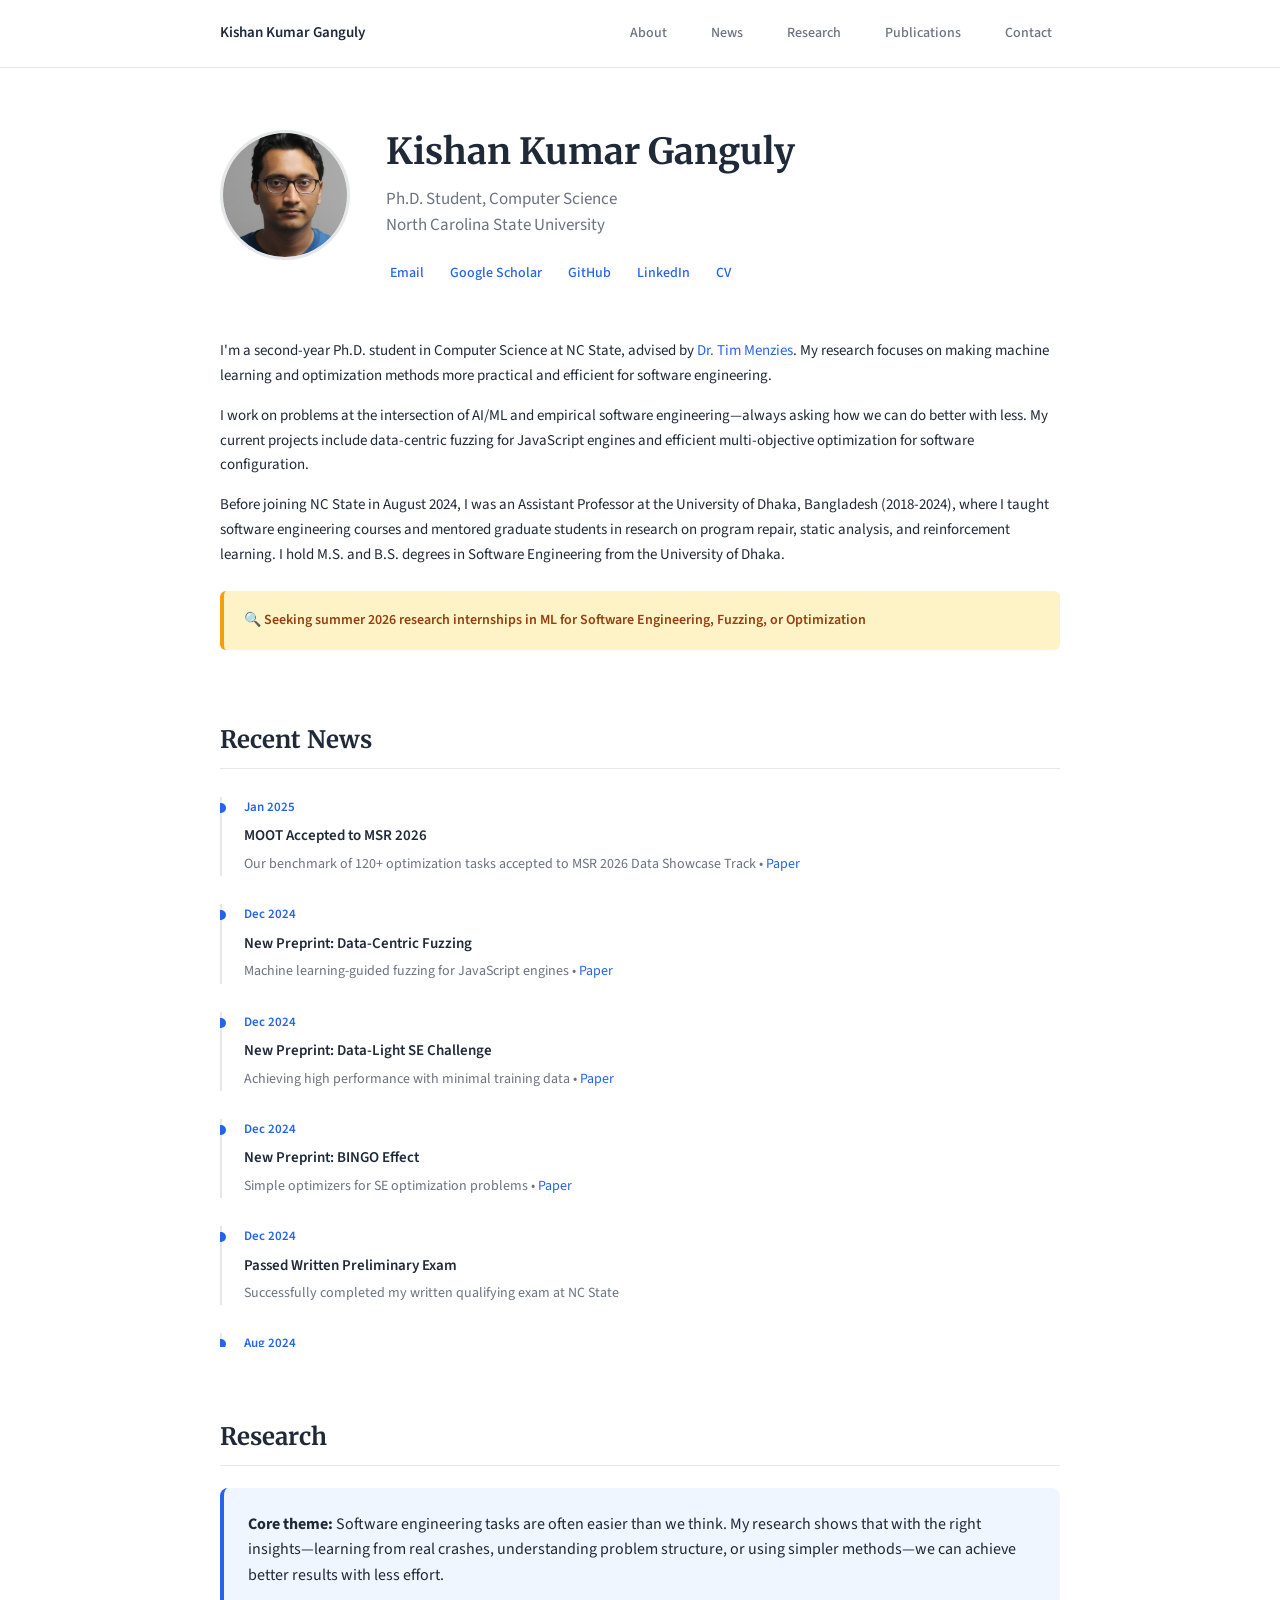
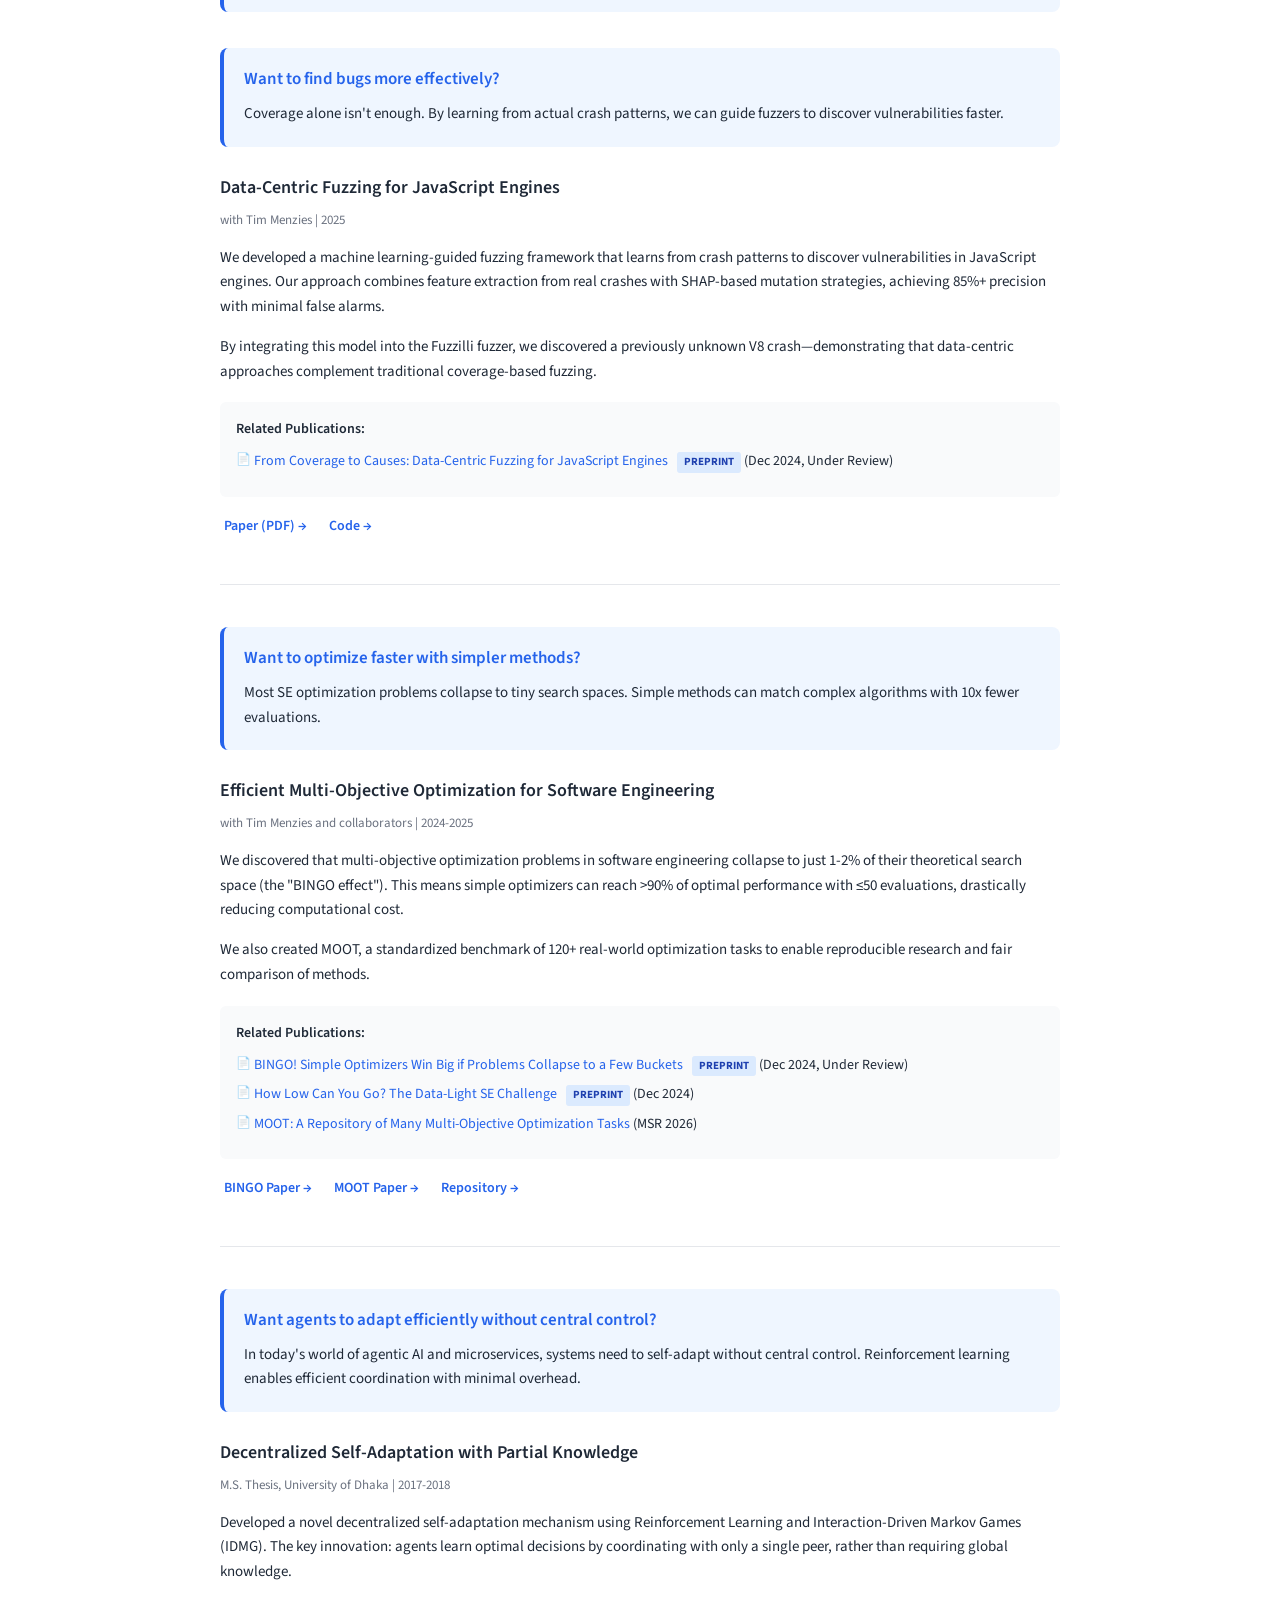
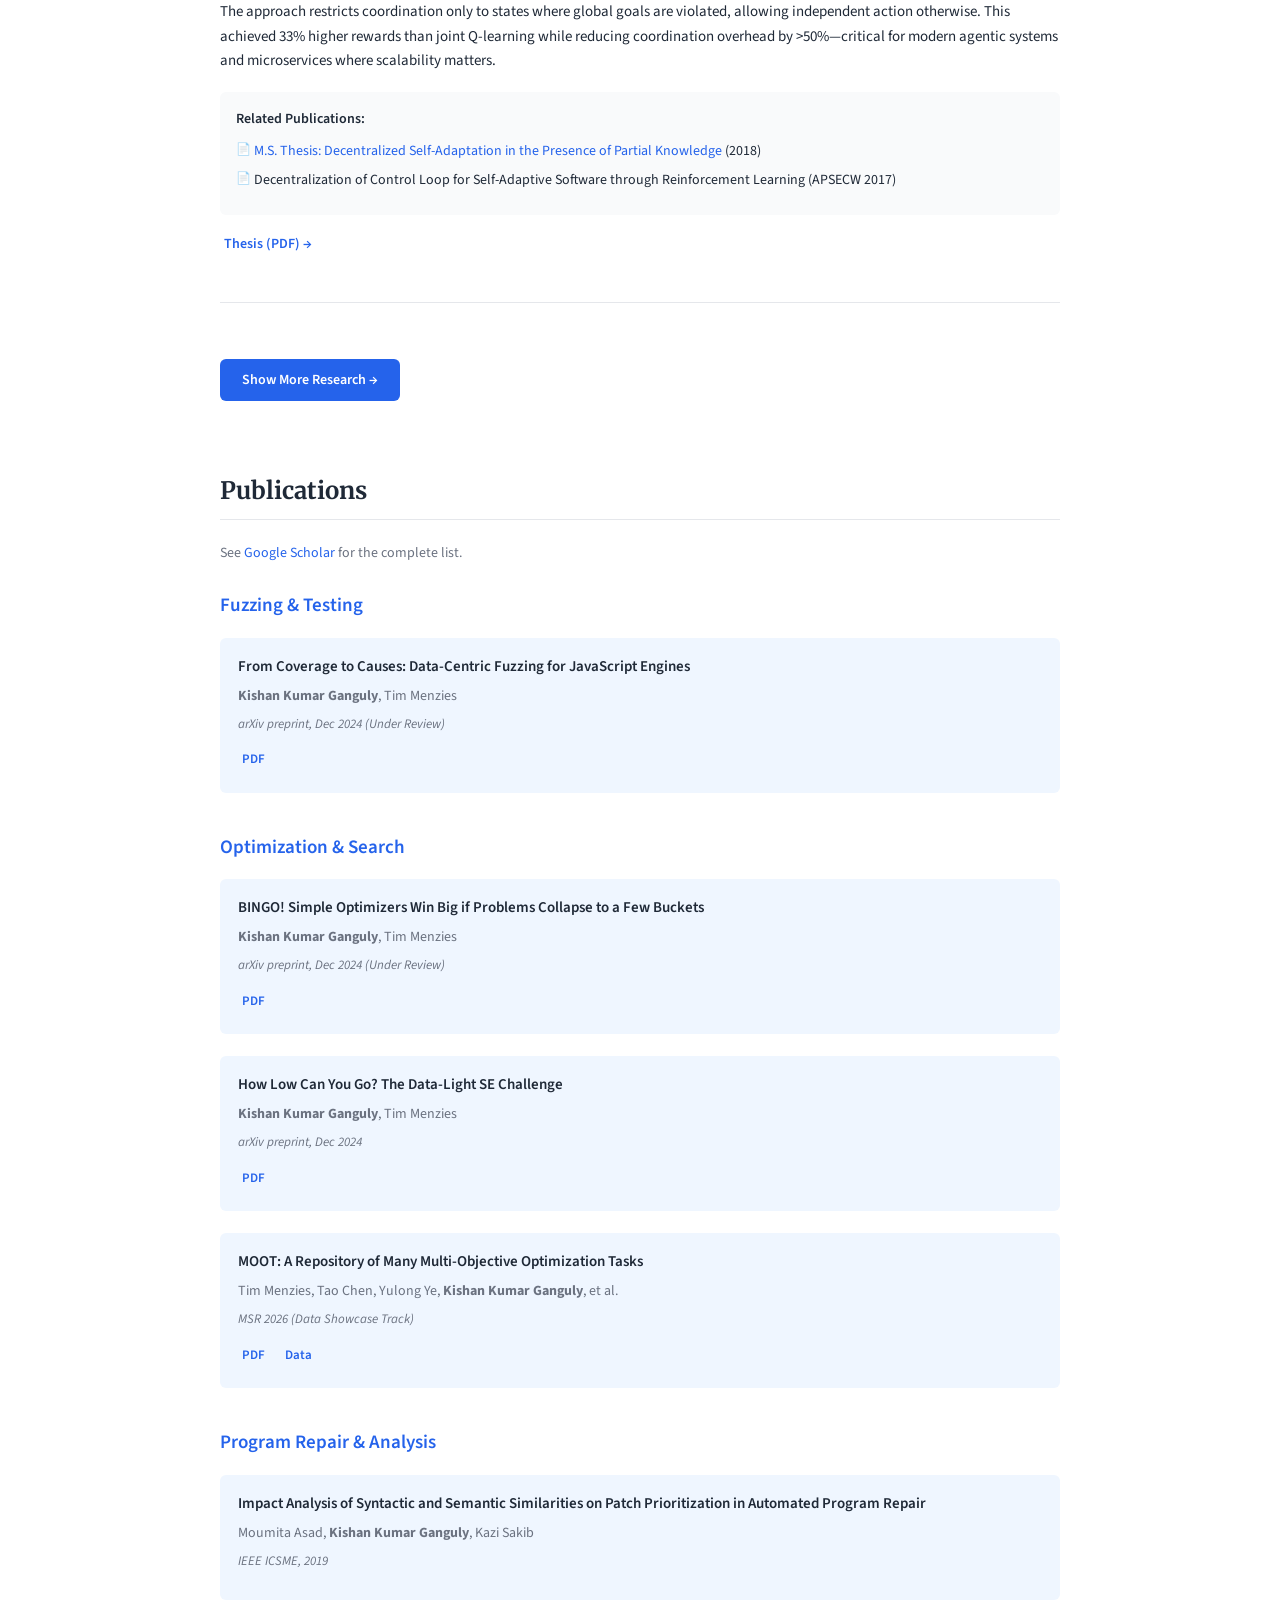
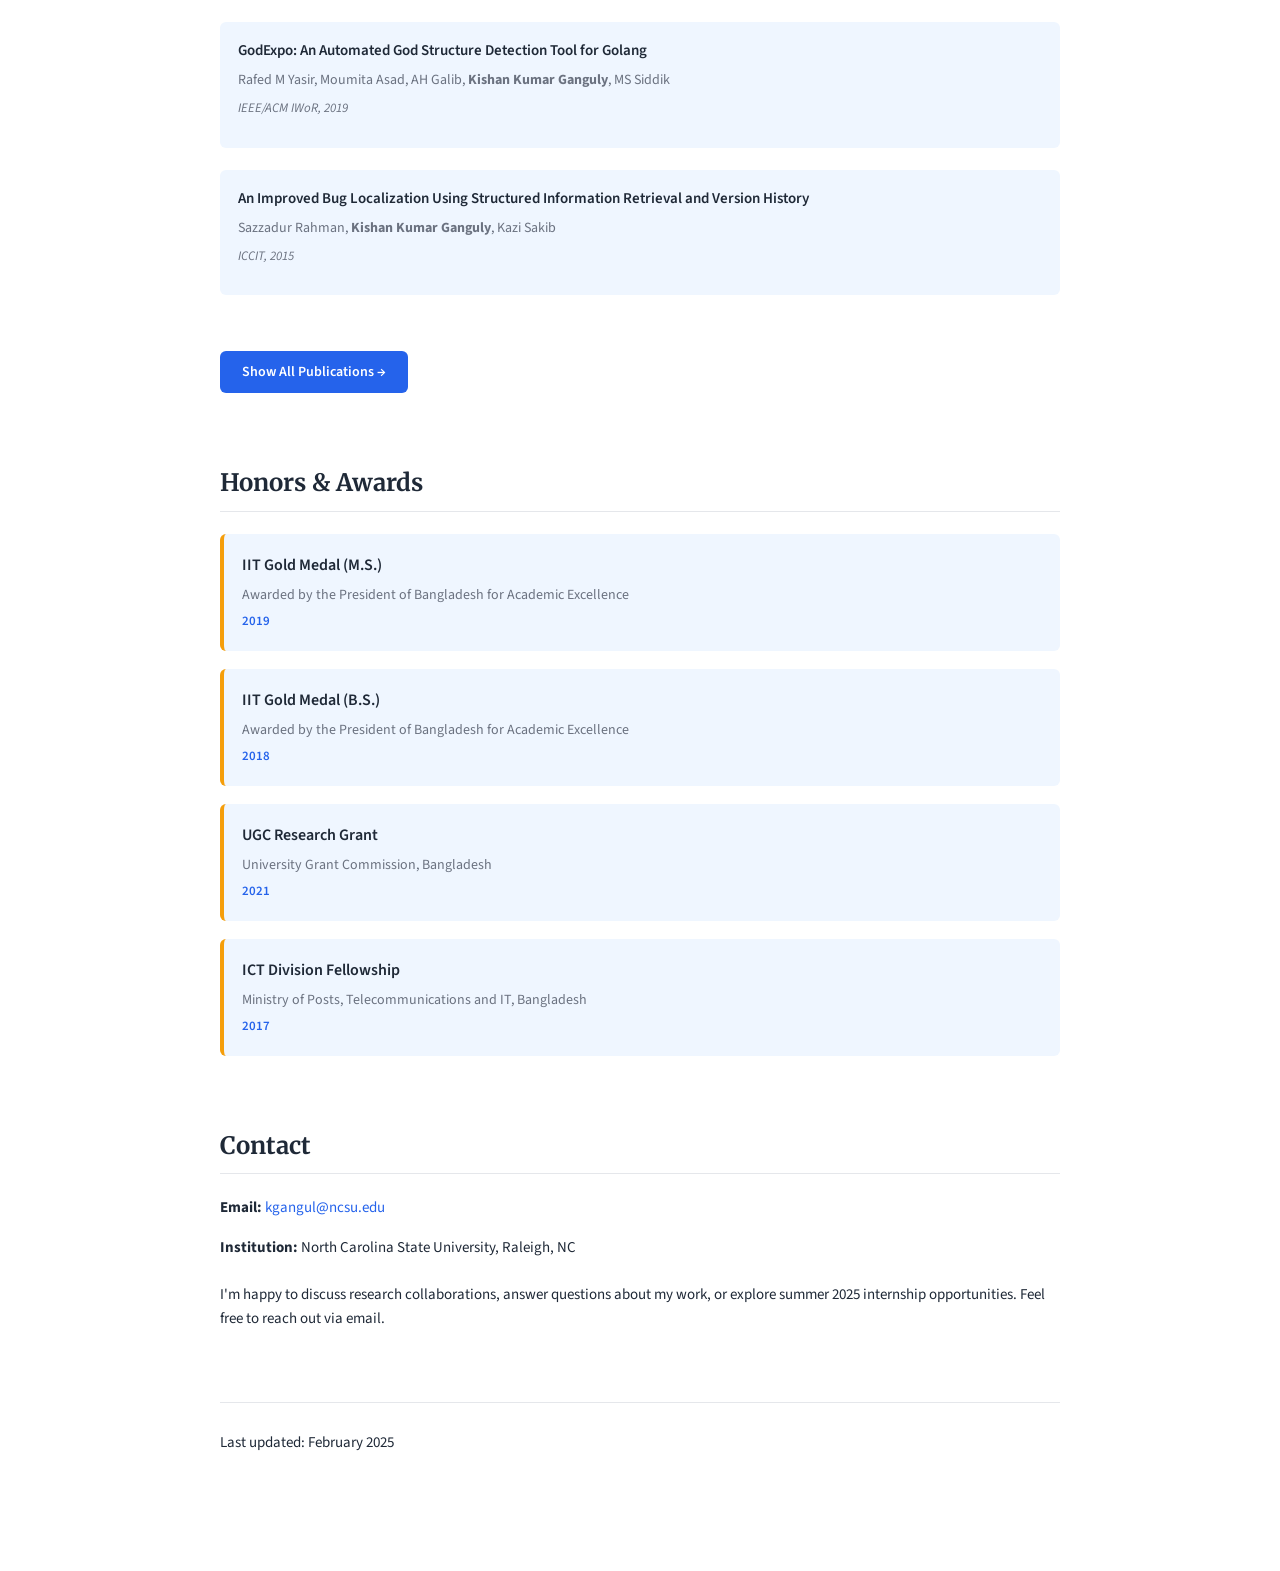
==== index.html @ d724cbaf "updated" ====
<!DOCTYPE html>
<html lang="en">
<head>
    <meta charset="UTF-8">
    <meta name="viewport" content="width=device-width, initial-scale=1.0">
    <meta name="description" content="Kishan Kumar Ganguly - Ph.D. Student at NC State University researching ML for Software Engineering, Fuzzing, and Optimization.">
    <meta name="keywords" content="Kishan Kumar Ganguly, ML4SE, Software Engineering, Fuzzing, Optimization, NC State, Research Internship">
    <meta name="author" content="Kishan Kumar Ganguly">
    <title>Kishan Kumar Ganguly | Ph.D. Student, NC State</title>
    <link rel="preconnect" href="https://fonts.googleapis.com">
    <link rel="preconnect" href="https://fonts.gstatic.com" crossorigin>
    <link href="https://fonts.googleapis.com/css2?family=Merriweather:ital,wght@0,400;0,700;1,400&family=Source+Sans+3:wght@400;500;600&display=swap" rel="stylesheet">
    <style>
        * {
            margin: 0;
            padding: 0;
            box-sizing: border-box;
        }

        :root {
            --text: #1f2937;
            --text-light: #6b7280;
            --accent: #2563eb;
            --accent-hover: #1d4ed8;
            --border: #e5e7eb;
            --bg: #ffffff;
            --highlight: #eff6ff;
            --focus-ring: #3b82f6;
        }

        /* Reduced motion for users who prefer it */
        @media (prefers-reduced-motion: reduce) {
            *, *::before, *::after {
                animation-duration: 0.01ms !important;
                animation-iteration-count: 1 !important;
                transition-duration: 0.01ms !important;
                scroll-behavior: auto !important;
            }
        }

        html {
            scroll-behavior: smooth;
            font-size: 16px;
        }

        body {
            font-family: 'Source Sans 3', -apple-system, BlinkMacSystemFont, sans-serif;
            line-height: 1.65;
            color: var(--text);
            background: var(--bg);
        }

        /* High contrast mode support */
        @media (prefers-contrast: high) {
            :root {
                --text: #000000;
                --text-light: #333333;
                --accent: #0000ee;
                --border: #000000;
            }
        }

        /* Skip to main content - enhanced */
        .skip-link {
            position: absolute;
            top: -100px;
            left: 20px;
            background: var(--accent);
            color: white;
            padding: 12px 24px;
            text-decoration: none;
            border-radius: 4px;
            z-index: 2000;
            font-weight: 600;
            font-size: 14px;
            box-shadow: 0 4px 6px rgba(0, 0, 0, 0.1);
        }

        .skip-link:focus {
            top: 20px;
            outline: 3px solid var(--focus-ring);
            outline-offset: 3px;
        }

        /* Focus visible - modern approach */
        *:focus-visible {
            outline: 3px solid var(--focus-ring);
            outline-offset: 2px;
            border-radius: 2px;
        }

        .container {
            max-width: 960px;
            margin: 0 auto;
            padding: 80px 60px 100px;
        }

        nav {
            position: fixed;
            top: 0;
            left: 0;
            right: 0;
            background: rgba(255, 255, 255, 0.98);
            backdrop-filter: blur(10px);
            border-bottom: 1px solid var(--border);
            z-index: 100;
        }

        .nav-content {
            max-width: 960px;
            margin: 0 auto;
            padding: 18px 60px;
            display: flex;
            justify-content: space-between;
            align-items: center;
        }

        .nav-name {
            font-weight: 600;
            color: var(--text);
            text-decoration: none;
            font-size: 15px;
        }

        .nav-links {
            display: flex;
            gap: 28px;
        }

        .nav-links a {
            color: var(--text-light);
            text-decoration: none;
            font-size: 14px;
            transition: color 0.2s;
            font-weight: 500;
            padding: 4px 8px;
        }

        .nav-links a:hover {
            color: var(--accent);
        }

        header {
            margin-top: 50px;
            margin-bottom: 50px;
        }

        .header-content {
            display: grid;
            grid-template-columns: 130px 1fr;
            gap: 36px;
            align-items: start;
        }

        .profile-photo {
            width: 130px;
            height: 130px;
            border-radius: 50%;
            object-fit: cover;
            border: 3px solid var(--border);
        }

        h1 {
            font-family: 'Merriweather', Georgia, serif;
            font-size: 36px;
            font-weight: 700;
            margin-bottom: 14px;
            line-height: 1.2;
        }

        .subtitle {
            font-size: 17px;
            color: var(--text-light);
            margin-bottom: 20px;
            line-height: 1.5;
        }

        .contact-links {
            display: flex;
            gap: 18px;
            flex-wrap: wrap;
        }

        .contact-links a {
            color: var(--accent);
            text-decoration: none;
            font-size: 14px;
            font-weight: 500;
            padding: 4px;
        }

        .contact-links a:hover {
            text-decoration: underline;
        }

        section {
            margin-bottom: 70px;
        }

        h2 {
            font-family: 'Merriweather', Georgia, serif;
            font-size: 24px;
            font-weight: 700;
            margin-bottom: 22px;
            padding-bottom: 8px;
            border-bottom: 1px solid var(--border);
        }

        h3 {
            font-size: 18px;
            font-weight: 600;
            margin-bottom: 8px;
            line-height: 1.4;
        }

        h4 {
            font-size: 15px;
            font-weight: 600;
            margin-bottom: 4px;
        }

        p {
            margin-bottom: 15px;
            color: var(--text);
            font-size: 15px;
        }

        a {
            color: var(--accent);
            text-decoration: none;
        }

        a:hover {
            text-decoration: underline;
        }

        .internship-notice {
            background: #fef3c7;
            border-left: 4px solid #f59e0b;
            padding: 18px 20px;
            border-radius: 6px;
            margin-top: 24px;
            margin-bottom: 28px;
        }

        .internship-notice p {
            margin: 0;
            color: #92400e;
            font-weight: 600;
            font-size: 14px;
        }

        .theme-intro {
            background: var(--highlight);
            padding: 24px;
            border-radius: 8px;
            margin-bottom: 36px;
            border-left: 4px solid var(--accent);
        }

        .theme-intro p {
            font-size: 16px;
            line-height: 1.6;
            margin: 0;
            color: var(--text);
        }

        .research-question {
            background: var(--highlight);
            padding: 20px;
            border-radius: 8px;
            margin-bottom: 28px;
            border-left: 4px solid var(--accent);
        }

        .research-question h3 {
            font-size: 17px;
            margin-bottom: 10px;
            color: var(--accent);
            font-weight: 600;
        }

        .research-question p {
            margin: 0;
            font-size: 15px;
        }

        .project {
            margin-bottom: 42px;
            padding-bottom: 42px;
            border-bottom: 1px solid var(--border);
        }

        .project:last-child {
            border-bottom: none;
        }

        .project-header {
            margin-bottom: 10px;
        }

        .project-meta {
            color: var(--text-light);
            font-size: 13px;
            margin-bottom: 14px;
        }

        .project-links {
            margin-top: 14px;
            display: flex;
            gap: 14px;
            flex-wrap: wrap;
        }

        .project-link {
            color: var(--accent);
            font-size: 14px;
            font-weight: 600;
            padding: 4px;
        }

        .related-papers {
            margin-top: 18px;
            padding: 16px;
            background: #f9fafb;
            border-radius: 6px;
        }

        .related-papers h4 {
            font-size: 14px;
            font-weight: 600;
            margin-bottom: 10px;
            color: var(--text);
        }

        .related-papers ul {
            list-style: none;
            padding: 0;
        }

        .related-papers li {
            margin-bottom: 8px;
            padding-left: 18px;
            position: relative;
            font-size: 14px;
            line-height: 1.5;
        }

        .related-papers li::before {
            content: '📄';
            position: absolute;
            left: 0;
            font-size: 12px;
        }

        .preprint-tag {
            display: inline-block;
            background: #dbeafe;
            color: #1e40af;
            padding: 2px 7px;
            border-radius: 3px;
            font-size: 11px;
            font-weight: 700;
            margin-left: 6px;
            text-transform: uppercase;
        }

        .show-more {
            display: inline-block;
            padding: 11px 22px;
            background: var(--accent);
            color: white;
            border: none;
            border-radius: 6px;
            font-size: 14px;
            font-weight: 600;
            cursor: pointer;
            margin-top: 14px;
            transition: all 0.2s;
            font-family: inherit;
        }

        .show-more:hover {
            background: var(--accent-hover);
            transform: translateY(-1px);
        }

        .hidden-content {
            display: none;
            margin-top: 28px;
        }

        .hidden-content.show {
            display: block;
        }

        .publications-category {
            margin-bottom: 42px;
        }

        .publications-category h3 {
            font-size: 19px;
            margin-bottom: 18px;
            color: var(--accent);
        }

        .publication {
            margin-bottom: 22px;
            padding: 18px;
            background: var(--highlight);
            border-radius: 6px;
        }

        .pub-title {
            font-weight: 600;
            margin-bottom: 8px;
            line-height: 1.4;
            font-size: 15px;
        }

        .pub-authors {
            color: var(--text-light);
            font-size: 14px;
            margin-bottom: 6px;
        }

        .pub-venue {
            color: var(--text-light);
            font-style: italic;
            font-size: 13px;
            margin-bottom: 10px;
        }

        .pub-links {
            display: flex;
            gap: 12px;
            flex-wrap: wrap;
        }

        .pub-link {
            font-size: 13px;
            color: var(--accent);
            font-weight: 600;
            padding: 4px;
        }

        /* Scrollable timeline with better accessibility */
        .timeline {
            margin-top: 28px;
            max-height: 550px;
            overflow-y: auto;
            padding-right: 10px;
        }

        /* Custom scrollbar for better UX */
        .timeline::-webkit-scrollbar {
            width: 8px;
        }

        .timeline::-webkit-scrollbar-track {
            background: #f3f4f6;
            border-radius: 4px;
        }

        .timeline::-webkit-scrollbar-thumb {
            background: #d1d5db;
            border-radius: 4px;
        }

        .timeline::-webkit-scrollbar-thumb:hover {
            background: #9ca3af;
        }

        .timeline-item {
            margin-bottom: 28px;
            padding-left: 22px;
            border-left: 2px solid var(--border);
            position: relative;
        }

        .timeline-item::before {
            content: '';
            position: absolute;
            left: -6px;
            top: 6px;
            width: 10px;
            height: 10px;
            background: var(--accent);
            border-radius: 50%;
        }

        .timeline-date {
            color: var(--accent);
            font-size: 13px;
            font-weight: 600;
            margin-bottom: 6px;
        }

        .timeline-content p {
            margin: 0;
            font-size: 14px;
            color: var(--text-light);
        }

        .awards-grid {
            display: grid;
            gap: 18px;
            margin-top: 22px;
        }

        .award-item {
            padding: 18px;
            background: var(--highlight);
            border-radius: 6px;
            border-left: 4px solid #f59e0b;
        }

        .award-title {
            font-weight: 600;
            font-size: 16px;
            margin-bottom: 6px;
        }

        .award-org {
            color: var(--text-light);
            font-size: 14px;
            margin-bottom: 4px;
        }

        .award-year {
            color: var(--accent);
            font-size: 13px;
            font-weight: 600;
        }

        footer {
            margin-top: 70px;
            padding-top: 28px;
            border-top: 1px solid var(--border);
            color: var(--text-light);
            font-size: 13px;
        }

        /* Print styles for better printing */
        @media print {
            nav { display: none; }
            .skip-link { display: none; }
            .show-more { display: none; }
            .hidden-content { display: block !important; }
            body { font-size: 12pt; line-height: 1.5; }
            a { color: #000; text-decoration: underline; }
        }

        @media (max-width: 900px) {
            .container {
                padding: 60px 40px 80px;
            }

            .nav-content {
                padding: 16px 40px;
            }
        }

        @media (max-width: 768px) {
            .container {
                padding: 50px 24px 70px;
            }

            .nav-content {
                padding: 14px 24px;
                flex-direction: column;
                gap: 12px;
                align-items: flex-start;
            }

            .header-content {
                grid-template-columns: 1fr;
                gap: 20px;
                text-align: center;
            }

            .profile-photo {
                margin: 0 auto;
            }

            h1 {
                font-size: 28px;
            }

            h2 {
                font-size: 21px;
            }
        }
    </style>
</head>
<body>
    <a href="#main" class="skip-link">Skip to main content</a>

    <nav role="navigation" aria-label="Main navigation">
        <div class="nav-content">
            <a href="#top" class="nav-name" aria-label="Back to top">Kishan Kumar Ganguly</a>
            <div class="nav-links">
                <a href="#about">About</a>
                <a href="#news">News</a>
                <a href="#research">Research</a>
                <a href="#publications">Publications</a>
                <a href="#contact">Contact</a>
            </div>
        </div>
    </nav>

    <div class="container">
        <header id="about">
            <div class="header-content">
                <img src="profile.jpg" alt="Portrait photo of Kishan Kumar Ganguly wearing glasses and a blue shirt" class="profile-photo">
                <div>
                    <h1>Kishan Kumar Ganguly</h1>
                    <p class="subtitle">Ph.D. Student, Computer Science<br>North Carolina State University</p>
                    <div class="contact-links">
                        <a href="mailto:kgangul@ncsu.edu" aria-label="Send email to Kishan Kumar Ganguly">Email</a>
                        <a href="https://scholar.google.com/citations?user=YOUR_ID" target="_blank" rel="noopener noreferrer" aria-label="View Google Scholar profile (opens in new tab)">Google Scholar</a>
                        <a href="https://github.com/KKGanguly" target="_blank" rel="noopener noreferrer" aria-label="View GitHub profile (opens in new tab)">GitHub</a>
                        <a href="https://www.linkedin.com/in/kkganguly" target="_blank" rel="noopener noreferrer" aria-label="View LinkedIn profile (opens in new tab)">LinkedIn</a>
                        <a href="resume.pdf" aria-label="Download CV as PDF">CV</a>
                    </div>
                </div>
            </div>
        </header>

        <main id="main">
            <section>
                <p>I'm a second-year Ph.D. student in Computer Science at NC State, advised by <a href="https://menzies.us" target="_blank" rel="noopener noreferrer">Dr. Tim Menzies</a>. My research focuses on making machine learning and optimization methods more practical and efficient for software engineering.</p>

                <p>I work on problems at the intersection of AI/ML and empirical software engineering—always asking how we can do better with less. My current projects include data-centric fuzzing for JavaScript engines and efficient multi-objective optimization for software configuration.</p>

                <p>Before joining NC State in August 2024, I was an Assistant Professor at the University of Dhaka, Bangladesh (2018-2024), where I taught software engineering courses and mentored graduate students in research on program repair, static analysis, and reinforcement learning. I hold M.S. and B.S. degrees in Software Engineering from the University of Dhaka.</p>

                <div class="internship-notice" role="note" aria-label="Internship availability">
                    <p>🔍 Seeking summer 2026 research internships in ML for Software Engineering, Fuzzing, or Optimization</p>
                </div>
            </section>

            <section id="news">
                <h2>Recent News</h2>
                
                <div class="timeline" role="feed" aria-label="Recent news and updates" tabindex="0">
                    <article class="timeline-item">
                        <div class="timeline-date">Jan 2025</div>
                        <div class="timeline-content">
                            <h4>MOOT Accepted to MSR 2026</h4>
                            <p>Our benchmark of 120+ optimization tasks accepted to MSR 2026 Data Showcase Track • <a href="https://arxiv.org/abs/2511.16882" target="_blank" rel="noopener noreferrer">Paper</a></p>
                        </div>
                    </article>

                    <article class="timeline-item">
                        <div class="timeline-date">Dec 2024</div>
                        <div class="timeline-content">
                            <h4>New Preprint: Data-Centric Fuzzing</h4>
                            <p>Machine learning-guided fuzzing for JavaScript engines • <a href="https://arxiv.org/abs/2512.18102" target="_blank" rel="noopener noreferrer">Paper</a></p>
                        </div>
                    </article>

                    <article class="timeline-item">
                        <div class="timeline-date">Dec 2024</div>
                        <div class="timeline-content">
                            <h4>New Preprint: Data-Light SE Challenge</h4>
                            <p>Achieving high performance with minimal training data • <a href="https://arxiv.org/abs/2512.13524" target="_blank" rel="noopener noreferrer">Paper</a></p>
                        </div>
                    </article>

                    <article class="timeline-item">
                        <div class="timeline-date">Dec 2024</div>
                        <div class="timeline-content">
                            <h4>New Preprint: BINGO Effect</h4>
                            <p>Simple optimizers for SE optimization problems • <a href="https://arxiv.org/abs/2506.04509" target="_blank" rel="noopener noreferrer">Paper</a></p>
                        </div>
                    </article>

                    <article class="timeline-item">
                        <div class="timeline-date">Dec 2024</div>
                        <div class="timeline-content">
                            <h4>Passed Written Preliminary Exam</h4>
                            <p>Successfully completed my written qualifying exam at NC State</p>
                        </div>
                    </article>

                    <article class="timeline-item">
                        <div class="timeline-date">Aug 2024</div>
                        <div class="timeline-content">
                            <h4>Started Ph.D. at NC State</h4>
                            <p>Joined NC State University as a Ph.D. student in Computer Science</p>
                        </div>
                    </article>
                </div>
            </section>

            <section id="research">
                <h2>Research</h2>

                <div class="theme-intro">
                    <p><strong>Core theme:</strong> Software engineering tasks are often easier than we think. My research shows that with the right insights—learning from real crashes, understanding problem structure, or using simpler methods—we can achieve better results with less effort.</p>
                </div>

                <div class="research-question">
                    <h3>Want to find bugs more effectively?</h3>
                    <p>Coverage alone isn't enough. By learning from actual crash patterns, we can guide fuzzers to discover vulnerabilities faster.</p>
                </div>

                <article class="project">
                    <div class="project-header">
                        <h3>Data-Centric Fuzzing for JavaScript Engines</h3>
                    </div>
                    <p class="project-meta">with Tim Menzies | 2025</p>
                    
                    <p>We developed a machine learning-guided fuzzing framework that learns from crash patterns to discover vulnerabilities in JavaScript engines. Our approach combines feature extraction from real crashes with SHAP-based mutation strategies, achieving 85%+ precision with minimal false alarms.</p>

                    <p>By integrating this model into the Fuzzilli fuzzer, we discovered a previously unknown V8 crash—demonstrating that data-centric approaches complement traditional coverage-based fuzzing.</p>

                    <div class="related-papers">
                        <h4>Related Publications:</h4>
                        <ul>
                            <li><a href="https://arxiv.org/abs/2512.18102" target="_blank" rel="noopener noreferrer">From Coverage to Causes: Data-Centric Fuzzing for JavaScript Engines</a> <span class="preprint-tag">Preprint</span> (Dec 2024, Under Review)</li>
                        </ul>
                    </div>

                    <div class="project-links">
                        <a href="https://arxiv.org/abs/2512.18102" class="project-link" target="_blank" rel="noopener noreferrer">Paper (PDF) →</a>
                        <a href="https://github.com/kishanganguly/fuzzing-js" class="project-link" target="_blank" rel="noopener noreferrer">Code →</a>
                    </div>
                </article>

                <div class="research-question">
                    <h3>Want to optimize faster with simpler methods?</h3>
                    <p>Most SE optimization problems collapse to tiny search spaces. Simple methods can match complex algorithms with 10x fewer evaluations.</p>
                </div>

                <article class="project">
                    <div class="project-header">
                        <h3>Efficient Multi-Objective Optimization for Software Engineering</h3>
                    </div>
                    <p class="project-meta">with Tim Menzies and collaborators | 2024-2025</p>
                    
                    <p>We discovered that multi-objective optimization problems in software engineering collapse to just 1-2% of their theoretical search space (the "BINGO effect"). This means simple optimizers can reach >90% of optimal performance with ≤50 evaluations, drastically reducing computational cost.</p>

                    <p>We also created MOOT, a standardized benchmark of 120+ real-world optimization tasks to enable reproducible research and fair comparison of methods.</p>

                    <div class="related-papers">
                        <h4>Related Publications:</h4>
                        <ul>
                            <li><a href="https://arxiv.org/abs/2506.04509" target="_blank" rel="noopener noreferrer">BINGO! Simple Optimizers Win Big if Problems Collapse to a Few Buckets</a> <span class="preprint-tag">Preprint</span> (Dec 2024, Under Review)</li>
                            <li><a href="https://arxiv.org/abs/2512.13524" target="_blank" rel="noopener noreferrer">How Low Can You Go? The Data-Light SE Challenge</a> <span class="preprint-tag">Preprint</span> (Dec 2024)</li>
                            <li><a href="https://arxiv.org/abs/2511.16882" target="_blank" rel="noopener noreferrer">MOOT: A Repository of Many Multi-Objective Optimization Tasks</a> (MSR 2026)</li>
                        </ul>
                    </div>

                    <div class="project-links">
                        <a href="https://arxiv.org/abs/2506.04509" class="project-link" target="_blank" rel="noopener noreferrer">BINGO Paper →</a>
                        <a href="https://arxiv.org/abs/2511.16882" class="project-link" target="_blank" rel="noopener noreferrer">MOOT Paper →</a>
                        <a href="https://github.com/timm/moot" class="project-link" target="_blank" rel="noopener noreferrer">Repository →</a>
                    </div>
                </article>

                <div class="research-question">
                    <h3>Want agents to adapt efficiently without central control?</h3>
                    <p>In today's world of agentic AI and microservices, systems need to self-adapt without central control. Reinforcement learning enables efficient coordination with minimal overhead.</p>
                </div>

                <article class="project">
                    <div class="project-header">
                        <h3>Decentralized Self-Adaptation with Partial Knowledge</h3>
                    </div>
                    <p class="project-meta">M.S. Thesis, University of Dhaka | 2017-2018</p>
                    
                    <p>Developed a novel decentralized self-adaptation mechanism using Reinforcement Learning and Interaction-Driven Markov Games (IDMG). The key innovation: agents learn optimal decisions by coordinating with only a single peer, rather than requiring global knowledge.</p>

                    <p>The approach restricts coordination only to states where global goals are violated, allowing independent action otherwise. This achieved 33% higher rewards than joint Q-learning while reducing coordination overhead by >50%—critical for modern agentic systems and microservices where scalability matters.</p>

                    <div class="related-papers">
                        <h4>Related Publications:</h4>
                        <ul>
                            <li><a href="http://tiny.cc/3k00101" target="_blank" rel="noopener noreferrer">M.S. Thesis: Decentralized Self-Adaptation in the Presence of Partial Knowledge</a> (2018)</li>
                            <li>Decentralization of Control Loop for Self-Adaptive Software through Reinforcement Learning (APSECW 2017)</li>
                        </ul>
                    </div>

                    <div class="project-links">
                        <a href="http://tiny.cc/3k00101" class="project-link" target="_blank" rel="noopener noreferrer">Thesis (PDF) →</a>
                    </div>
                </article>

                <button class="show-more" onclick="toggleResearch()" aria-expanded="false" aria-controls="more-research">Show More Research →</button>

                <div id="more-research" class="hidden-content">
                    <div class="research-question">
                        <h3>Want better automated program repair?</h3>
                        <p>Better patch ranking means fewer false positives. Combining syntactic and semantic signals improves repair quality.</p>
                    </div>

                    <article class="project">
                        <div class="project-header">
                            <h3>Similarity-Based Patch Prioritization for Automated Repair</h3>
                        </div>
                        <p class="project-meta">University of Dhaka | 2019-2020</p>
                        
                        <p>Analyzed how syntactic and semantic similarities affect patch prioritization in automated program repair. Showed that combining both measures significantly improves patch ranking quality across multiple benchmarks.</p>

                        <div class="related-papers">
                            <h4>Related Publications:</h4>
                            <ul>
                                <li>Impact Analysis of Syntactic and Semantic Similarities on Patch Prioritization (ICSME 2019)</li>
                                <li>Impact of Combining Syntactic and Semantic Similarities (ENASE 2020)</li>
                                <li>Impact of Similarity on Repairing Small Programs (ICSEW 2020)</li>
                                <li>Combined Similarity Based Repair Approaches (ENASE 2020)</li>
                            </ul>
                        </div>
                    </article>

                    <div class="research-question">
                        <h3>Want to detect code quality issues early?</h3>
                        <p>Automated tools help catch anti-patterns before they spread. Static analysis makes code reviews more effective.</p>
                    </div>

                    <article class="project">
                        <div class="project-header">
                            <h3>Automated Code Quality Analysis</h3>
                        </div>
                        <p class="project-meta">University of Dhaka | 2015-2019</p>
                        
                        <p>Developed tools for detecting code smells and bugs. GodExpo detects God structures in Golang; bug localization uses information retrieval and version history.</p>

                        <div class="related-papers">
                            <h4>Related Publications:</h4>
                            <ul>
                                <li>GodExpo: God Structure Detection for Golang (IWoR 2019)</li>
                                <li>Improved Bug Localization Using IR and Version History (ICCIT 2015)</li>
                            </ul>
                        </div>
                    </article>

                    <article class="project">
                        <div class="project-header">
                            <h3>Machine Learning for SE</h3>
                        </div>
                        <p class="project-meta">University of Dhaka | 2018-2022</p>
                        
                        <p>Work on defect prediction, traffic signal control using deep RL, and web page repair.</p>

                        <div class="related-papers">
                            <h4>Related Publications:</h4>
                            <ul>
                                <li>Evaluating ML Techniques for Defect Prediction (ICIEV 2018)</li>
                                <li>Adaptive Traffic Signal Control with Deep RL (IET ITS 2020)</li>
                                <li>Automated Web Page Repair (ENASE 2021)</li>
                            </ul>
                        </div>
                    </article>
                </div>
            </section>

            <section id="publications">
                <h2>Publications</h2>
                <p style="color: var(--text-light); margin-bottom: 28px; font-size: 14px;">See <a href="https://scholar.google.com/citations?user=YOUR_ID" target="_blank" rel="noopener noreferrer">Google Scholar</a> for the complete list.</p>

                <div class="publications-category">
                    <h3>Fuzzing & Testing</h3>

                    <article class="publication">
                        <div class="pub-title">From Coverage to Causes: Data-Centric Fuzzing for JavaScript Engines</div>
                        <div class="pub-authors"><strong>Kishan Kumar Ganguly</strong>, Tim Menzies</div>
                        <div class="pub-venue">arXiv preprint, Dec 2024 (Under Review)</div>
                        <div class="pub-links">
                            <a href="https://arxiv.org/abs/2512.18102" class="pub-link" target="_blank" rel="noopener noreferrer">PDF</a>
                        </div>
                    </article>
                </div>

                <div class="publications-category">
                    <h3>Optimization & Search</h3>

                    <article class="publication">
                        <div class="pub-title">BINGO! Simple Optimizers Win Big if Problems Collapse to a Few Buckets</div>
                        <div class="pub-authors"><strong>Kishan Kumar Ganguly</strong>, Tim Menzies</div>
                        <div class="pub-venue">arXiv preprint, Dec 2024 (Under Review)</div>
                        <div class="pub-links">
                            <a href="https://arxiv.org/abs/2506.04509" class="pub-link" target="_blank" rel="noopener noreferrer">PDF</a>
                        </div>
                    </article>

                    <article class="publication">
                        <div class="pub-title">How Low Can You Go? The Data-Light SE Challenge</div>
                        <div class="pub-authors"><strong>Kishan Kumar Ganguly</strong>, Tim Menzies</div>
                        <div class="pub-venue">arXiv preprint, Dec 2024</div>
                        <div class="pub-links">
                            <a href="https://arxiv.org/abs/2512.13524" class="pub-link" target="_blank" rel="noopener noreferrer">PDF</a>
                        </div>
                    </article>

                    <article class="publication">
                        <div class="pub-title">MOOT: A Repository of Many Multi-Objective Optimization Tasks</div>
                        <div class="pub-authors">Tim Menzies, Tao Chen, Yulong Ye, <strong>Kishan Kumar Ganguly</strong>, et al.</div>
                        <div class="pub-venue">MSR 2026 (Data Showcase Track)</div>
                        <div class="pub-links">
                            <a href="https://arxiv.org/abs/2511.16882" class="pub-link" target="_blank" rel="noopener noreferrer">PDF</a>
                            <a href="https://github.com/timm/moot" class="pub-link" target="_blank" rel="noopener noreferrer">Data</a>
                        </div>
                    </article>
                </div>

                <div class="publications-category">
                    <h3>Program Repair & Analysis</h3>

                    <article class="publication">
                        <div class="pub-title">Impact Analysis of Syntactic and Semantic Similarities on Patch Prioritization in Automated Program Repair</div>
                        <div class="pub-authors">Moumita Asad, <strong>Kishan Kumar Ganguly</strong>, Kazi Sakib</div>
                        <div class="pub-venue">IEEE ICSME, 2019</div>
                    </article>

                    <article class="publication">
                        <div class="pub-title">GodExpo: An Automated God Structure Detection Tool for Golang</div>
                        <div class="pub-authors">Rafed M Yasir, Moumita Asad, AH Galib, <strong>Kishan Kumar Ganguly</strong>, MS Siddik</div>
                        <div class="pub-venue">IEEE/ACM IWoR, 2019</div>
                    </article>

                    <article class="publication">
                        <div class="pub-title">An Improved Bug Localization Using Structured Information Retrieval and Version History</div>
                        <div class="pub-authors">Sazzadur Rahman, <strong>Kishan Kumar Ganguly</strong>, Kazi Sakib</div>
                        <div class="pub-venue">ICCIT, 2015</div>
                    </article>
                </div>

                <button class="show-more" onclick="togglePublications()" aria-expanded="false" aria-controls="all-publications">Show All Publications →</button>

                <div id="all-publications" class="hidden-content">
                    <div class="publications-category">
                        <h3>Machine Learning & AI</h3>

                        <article class="publication">
                            <div class="pub-title">Adaptive Traffic Signal Control Using Composite Reward Architecture Based Deep Reinforcement Learning</div>
                            <div class="pub-authors">ARM Jamil, <strong>Kishan Kumar Ganguly</strong>, Nower Nower</div>
                            <div class="pub-venue">IET Intelligent Transport Systems, 14(14), 2030-2041, 2020</div>
                        </article>

                        <article class="publication">
                            <div class="pub-title">An Experimental Analysis of Reward Functions for Adaptive Traffic Signal Control System</div>
                            <div class="pub-authors">ARM Jamil, <strong>Kishan Kumar Ganguly</strong>, Nower Nower</div>
                            <div class="pub-venue">ICDSIS 2020, 513-523, 2022</div>
                        </article>

                        <article class="publication">
                            <div class="pub-title">Evaluating the Effectiveness of Conventional Machine Learning Techniques for Defect Prediction</div>
                            <div class="pub-authors"><strong>Kishan Kumar Ganguly</strong>, BMM Hossain</div>
                            <div class="pub-venue">ICIEV & icIVPR, 2018</div>
                        </article>

                        <article class="publication">
                            <div class="pub-title">Decentralization of Control Loop for Self-Adaptive Software through Reinforcement Learning</div>
                            <div class="pub-authors"><strong>Kishan Kumar Ganguly</strong>, Kazi Sakib</div>
                            <div class="pub-venue">APSECW, 2017</div>
                        </article>
                    </div>

                    <div class="publications-category">
                        <h3>Other Publications</h3>

                        <article class="publication">
                            <div class="pub-title">Automated Repair of Asymmetric Web Pages during Resolution of Mobile Friendly Problems</div>
                            <div class="pub-authors">MA Azmain, <strong>Kishan Kumar Ganguly</strong></div>
                            <div class="pub-venue">ENASE, 2021</div>
                        </article>

                        <article class="publication">
                            <div class="pub-title">Impact of Combining Syntactic and Semantic Similarities on Patch Prioritization</div>
                            <div class="pub-authors">Moumita Asad, <strong>Kishan Kumar Ganguly</strong>, Kazi Sakib</div>
                            <div class="pub-venue">ENASE, 2020</div>
                        </article>

                        <article class="publication">
                            <div class="pub-title">Impact of Similarity on Repairing Small Programs: A Case Study on QuixBugs Benchmark</div>
                            <div class="pub-authors">Moumita Asad, <strong>Kishan Kumar Ganguly</strong>, Kazi Sakib</div>
                            <div class="pub-venue">IEEE/ACM ICSEW, 2020</div>
                        </article>

                        <article class="publication">
                            <div class="pub-title">Combined Similarity Based Automated Program Repair Approaches for Expression Level Bugs</div>
                            <div class="pub-authors">Moumita Asad, <strong>Kishan Kumar Ganguly</strong>, Kazi Sakib</div>
                            <div class="pub-venue">ENASE, 2020</div>
                        </article>

                        <article class="publication">
                            <div class="pub-title">Impact on the Productivity of Remotely Working IT Professionals of Bangladesh during COVID-19</div>
                            <div class="pub-authors"><strong>Kishan Kumar Ganguly</strong>, N Tahsin, MM Fuad, T Ahammed, M Asad, SF Huq, et al.</div>
                            <div class="pub-venue">arXiv preprint, 2020</div>
                            <div class="pub-links">
                                <a href="https://arxiv.org/abs/2008.11636" class="pub-link" target="_blank" rel="noopener noreferrer">PDF</a>
                            </div>
                        </article>
                    </div>
                </div>
            </section>

            <section id="awards">
                <h2>Honors & Awards</h2>
                
                <div class="awards-grid">
                    <div class="award-item">
                        <div class="award-title">IIT Gold Medal (M.S.)</div>
                        <div class="award-org">Awarded by the President of Bangladesh for Academic Excellence</div>
                        <div class="award-year">2019</div>
                    </div>

                    <div class="award-item">
                        <div class="award-title">IIT Gold Medal (B.S.)</div>
                        <div class="award-org">Awarded by the President of Bangladesh for Academic Excellence</div>
                        <div class="award-year">2018</div>
                    </div>

                    <div class="award-item">
                        <div class="award-title">UGC Research Grant</div>
                        <div class="award-org">University Grant Commission, Bangladesh</div>
                        <div class="award-year">2021</div>
                    </div>

                    <div class="award-item">
                        <div class="award-title">ICT Division Fellowship</div>
                        <div class="award-org">Ministry of Posts, Telecommunications and IT, Bangladesh</div>
                        <div class="award-year">2017</div>
                    </div>
                </div>
            </section>

            <section id="contact">
                <h2>Contact</h2>
                
                <p><strong>Email:</strong> <a href="mailto:kgangul@ncsu.edu">kgangul@ncsu.edu</a></p>
                
                <p><strong>Institution:</strong> North Carolina State University, Raleigh, NC</p>

                <p style="margin-top: 22px;">I'm happy to discuss research collaborations, answer questions about my work, or explore summer 2025 internship opportunities. Feel free to reach out via email.</p>
            </section>
        </main>

        <footer role="contentinfo">
            <p>Last updated: February 2025</p>
        </footer>
    </div>

    <script>
        function toggleResearch() {
            const content = document.getElementById('more-research');
            const button = event.target;
            
            if (content.classList.contains('show')) {
                content.classList.remove('show');
                button.textContent = 'Show More Research →';
                button.setAttribute('aria-expanded', 'false');
            } else {
                content.classList.add('show');
                button.textContent = '← Show Less';
                button.setAttribute('aria-expanded', 'true');
            }
        }

        function togglePublications() {
            const content = document.getElementById('all-publications');
            const button = event.target;
            
            if (content.classList.contains('show')) {
                content.classList.remove('show');
                button.textContent = 'Show All Publications →';
                button.setAttribute('aria-expanded', 'false');
            } else {
                content.classList.add('show');
                button.textContent = '← Show Less';
                button.setAttribute('aria-expanded', 'true');
            }
        }
    </script>
</body>
</html>
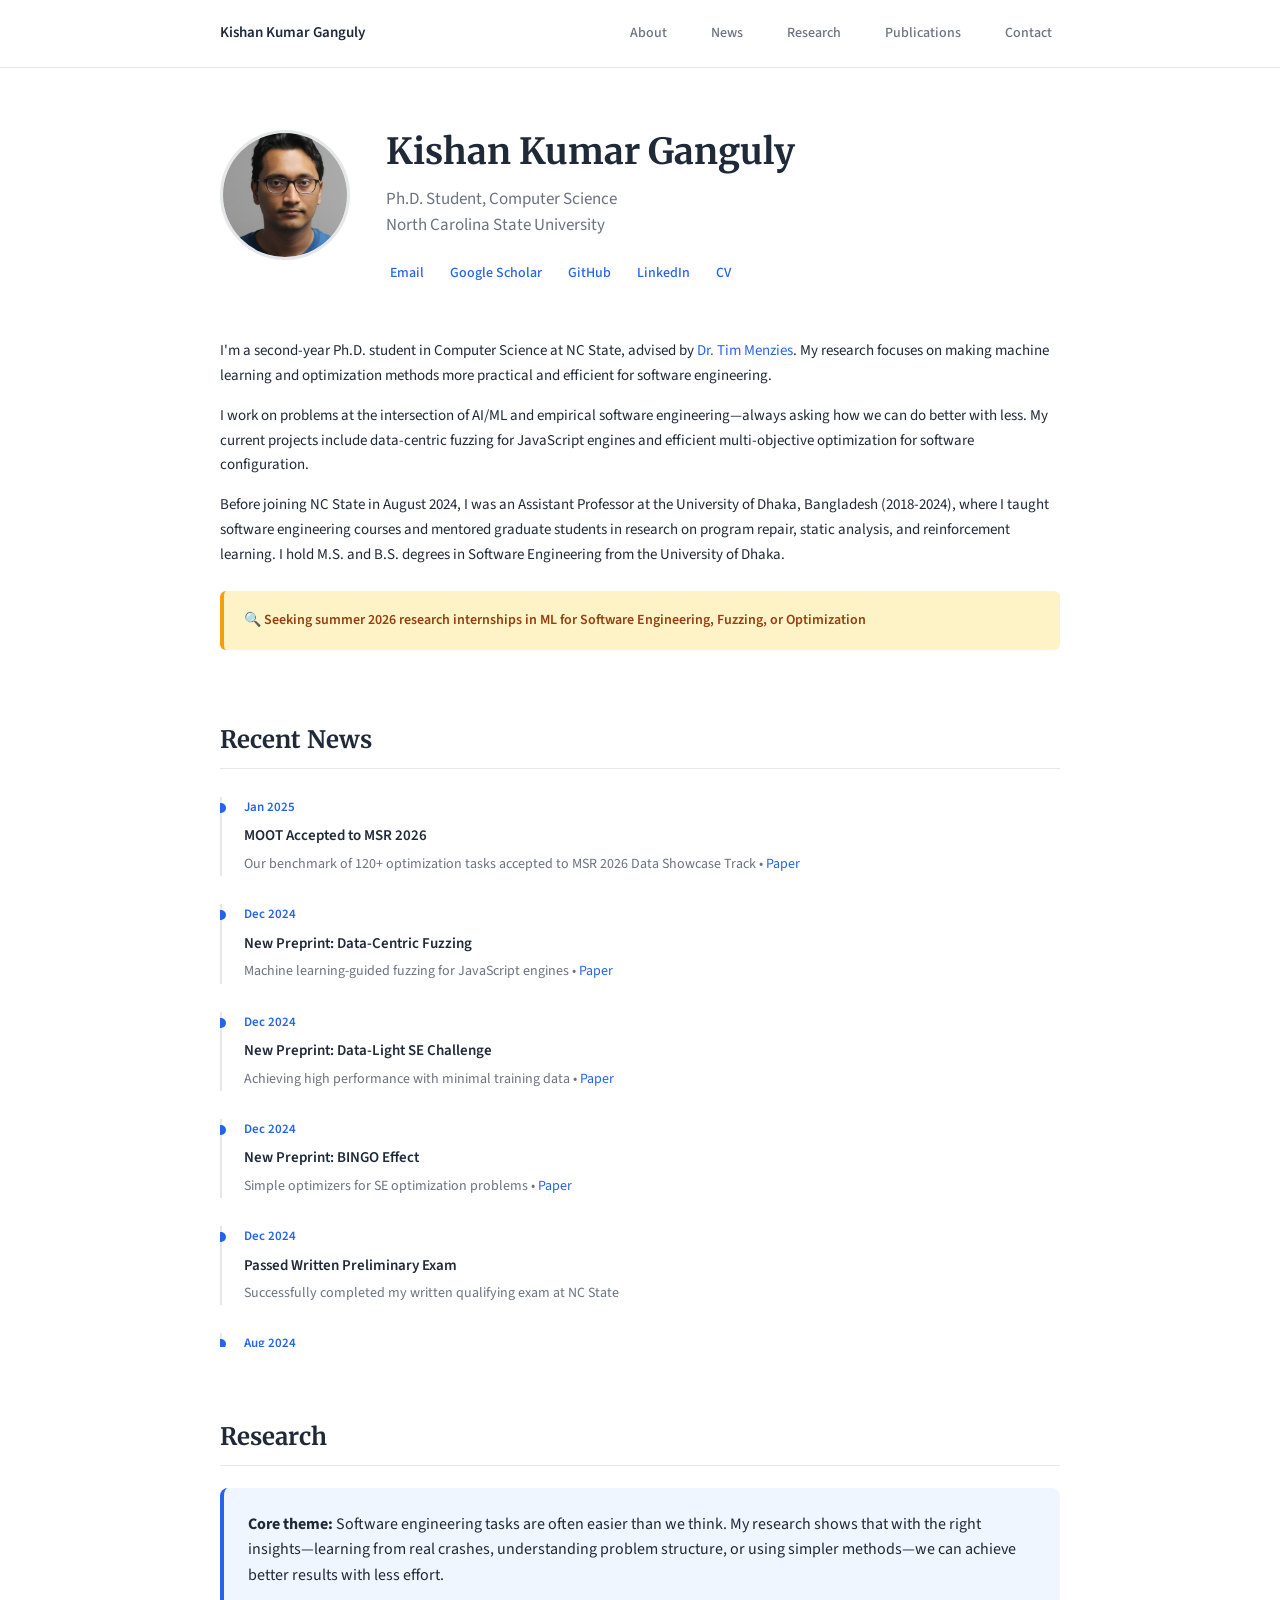
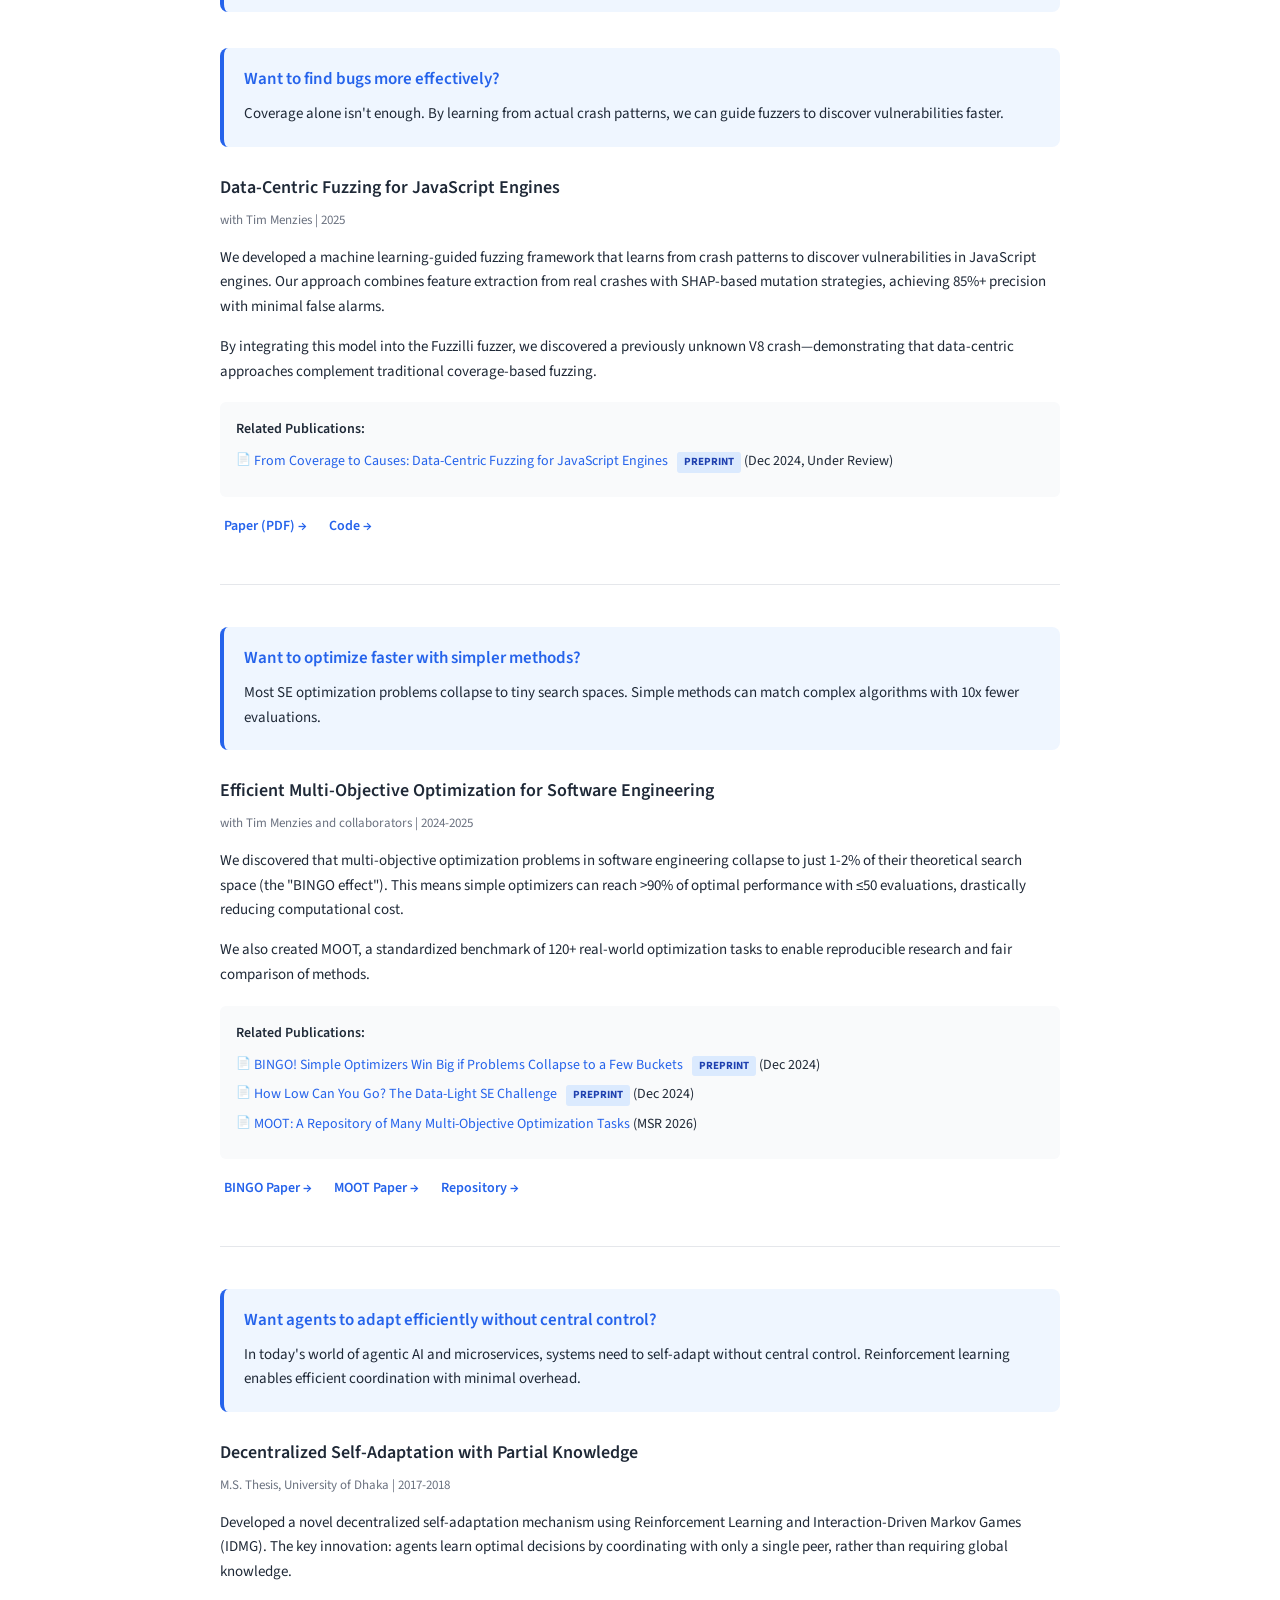
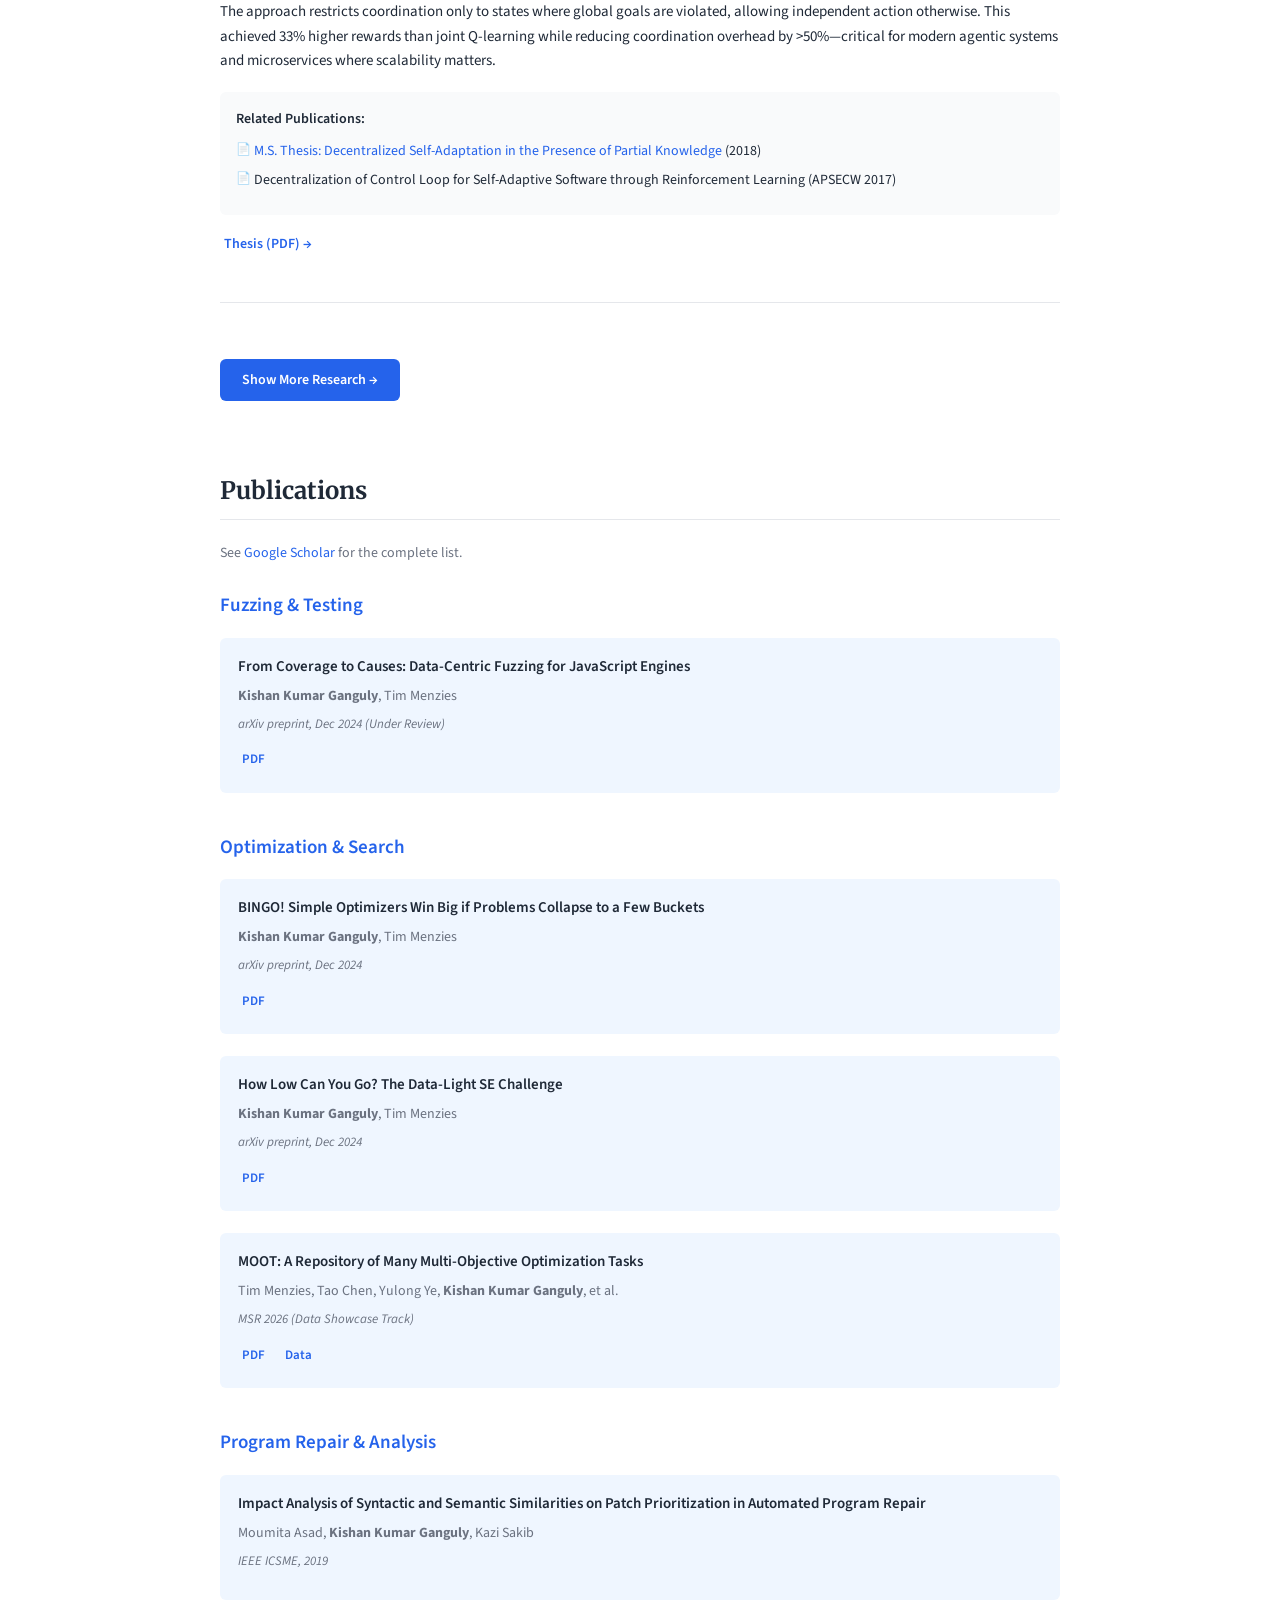
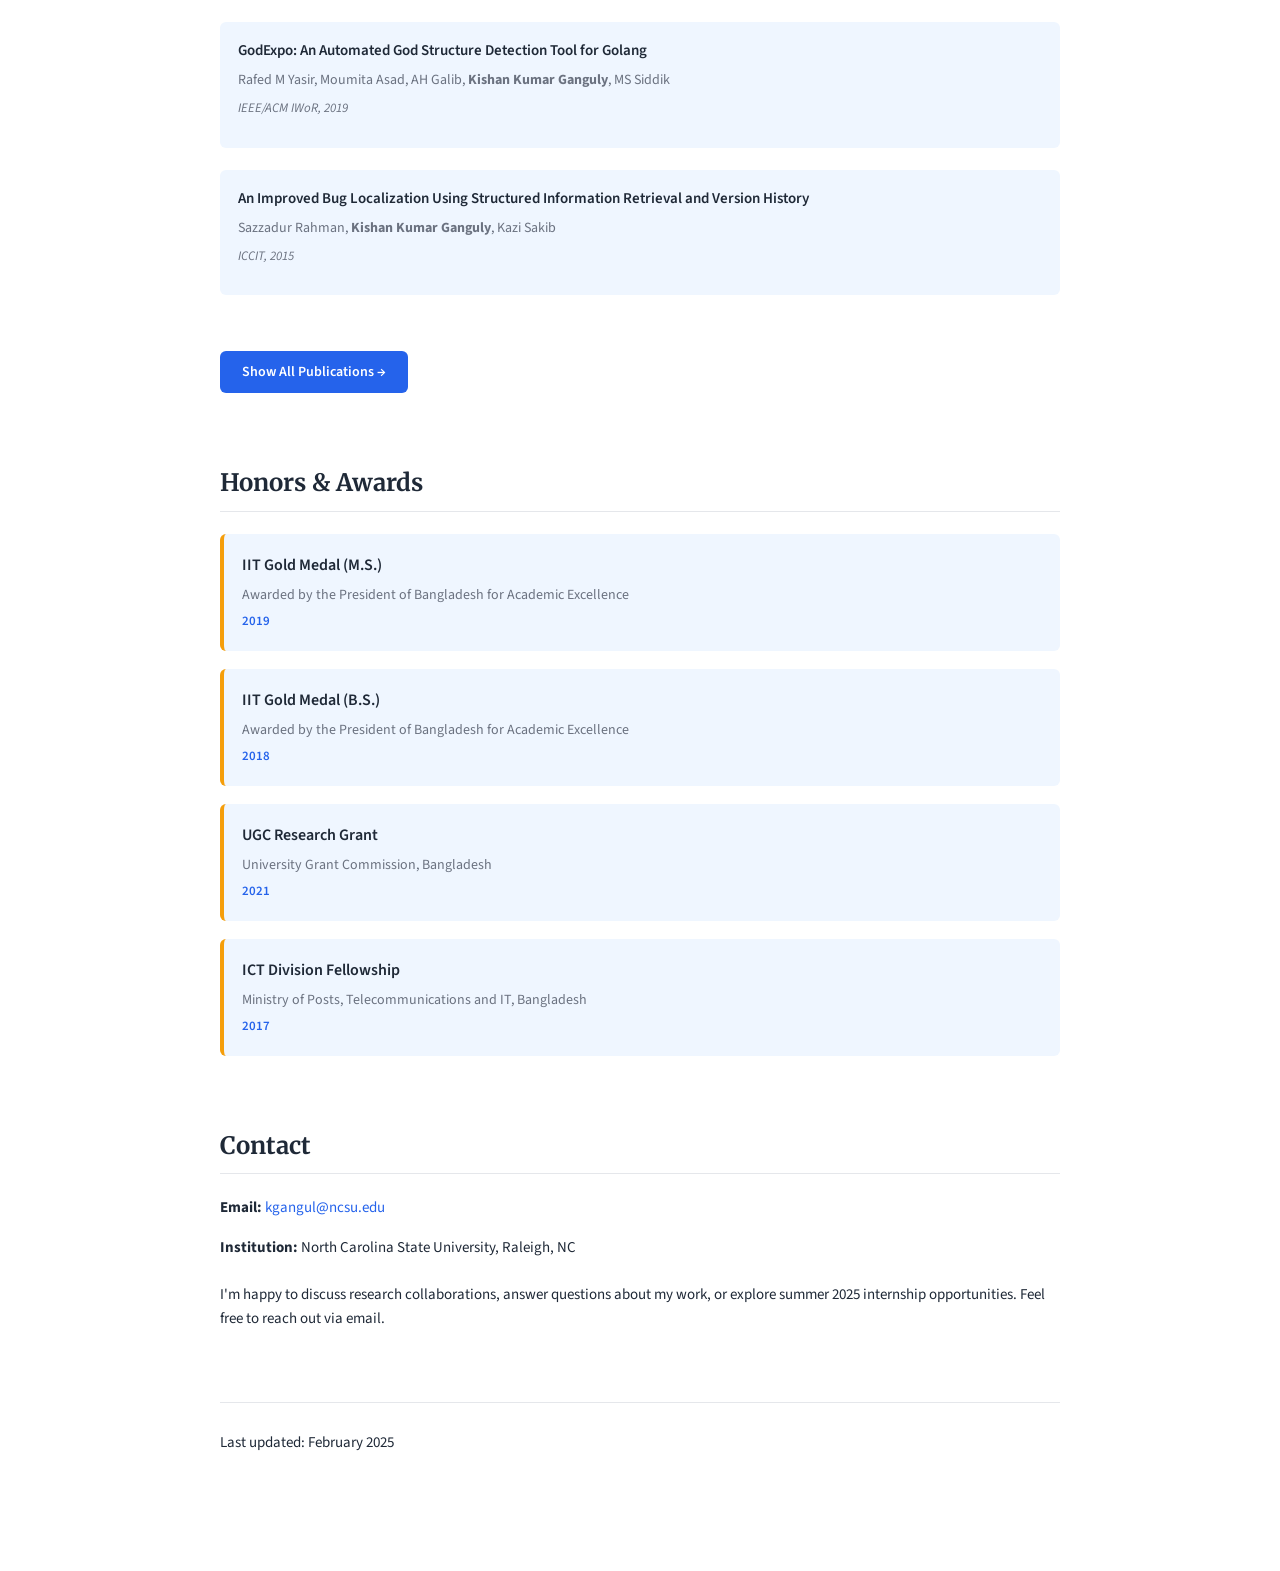
==== commit 3ea9a8d0: "Removed metadata from publication details" ====
--- a/index.html
+++ b/index.html
@@ -747,7 +747,7 @@
                     <div class="related-papers">
                         <h4>Related Publications:</h4>
                         <ul>
-                            <li><a href="https://arxiv.org/abs/2506.04509" target="_blank" rel="noopener noreferrer">BINGO! Simple Optimizers Win Big if Problems Collapse to a Few Buckets</a> <span class="preprint-tag">Preprint</span> (Dec 2024, Under Review)</li>
+                            <li><a href="https://arxiv.org/abs/2506.04509" target="_blank" rel="noopener noreferrer">BINGO! Simple Optimizers Win Big if Problems Collapse to a Few Buckets</a> <span class="preprint-tag">Preprint</span> (Dec 2024)</li>
                             <li><a href="https://arxiv.org/abs/2512.13524" target="_blank" rel="noopener noreferrer">How Low Can You Go? The Data-Light SE Challenge</a> <span class="preprint-tag">Preprint</span> (Dec 2024)</li>
                             <li><a href="https://arxiv.org/abs/2511.16882" target="_blank" rel="noopener noreferrer">MOOT: A Repository of Many Multi-Objective Optimization Tasks</a> (MSR 2026)</li>
                         </ul>
@@ -880,7 +880,7 @@
                     <article class="publication">
                         <div class="pub-title">BINGO! Simple Optimizers Win Big if Problems Collapse to a Few Buckets</div>
                         <div class="pub-authors"><strong>Kishan Kumar Ganguly</strong>, Tim Menzies</div>
-                        <div class="pub-venue">arXiv preprint, Dec 2024 (Under Review)</div>
+                        <div class="pub-venue">arXiv preprint, Dec 2024</div>
                         <div class="pub-links">
                             <a href="https://arxiv.org/abs/2506.04509" class="pub-link" target="_blank" rel="noopener noreferrer">PDF</a>
                         </div>
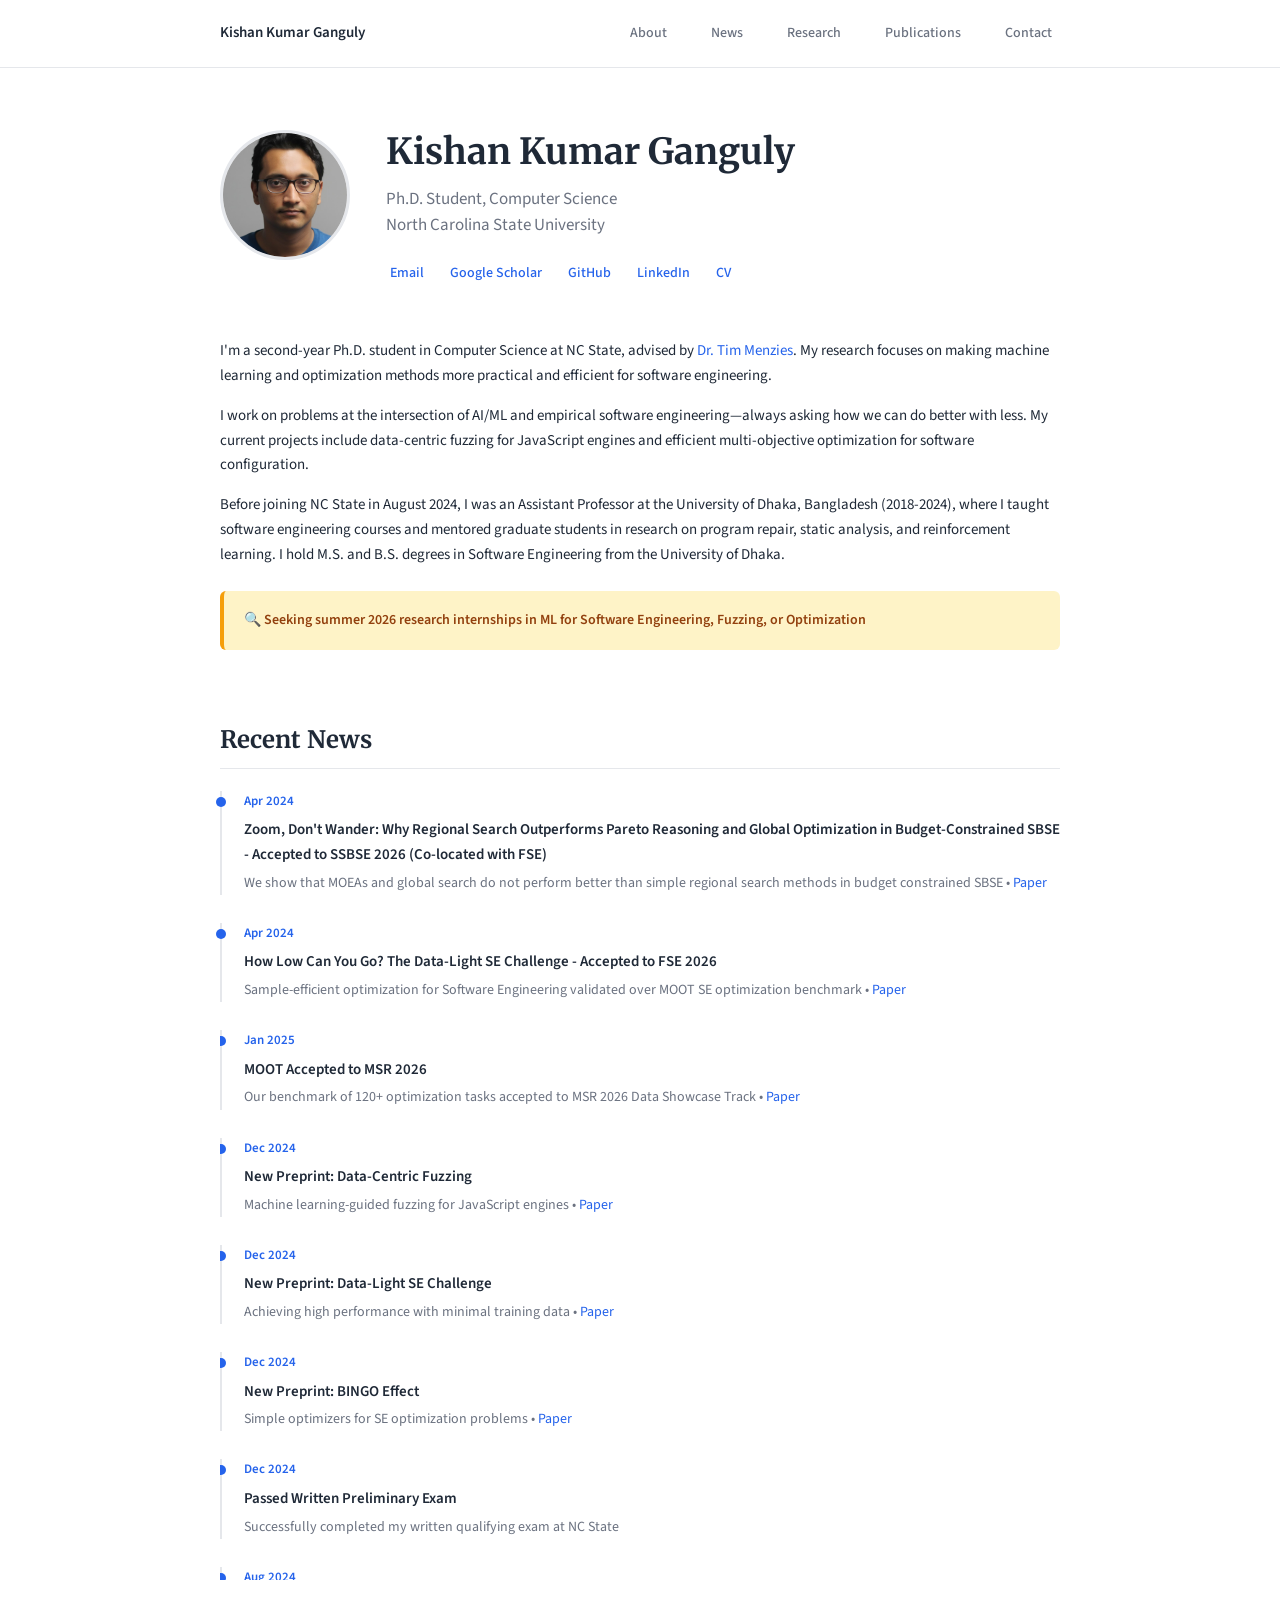
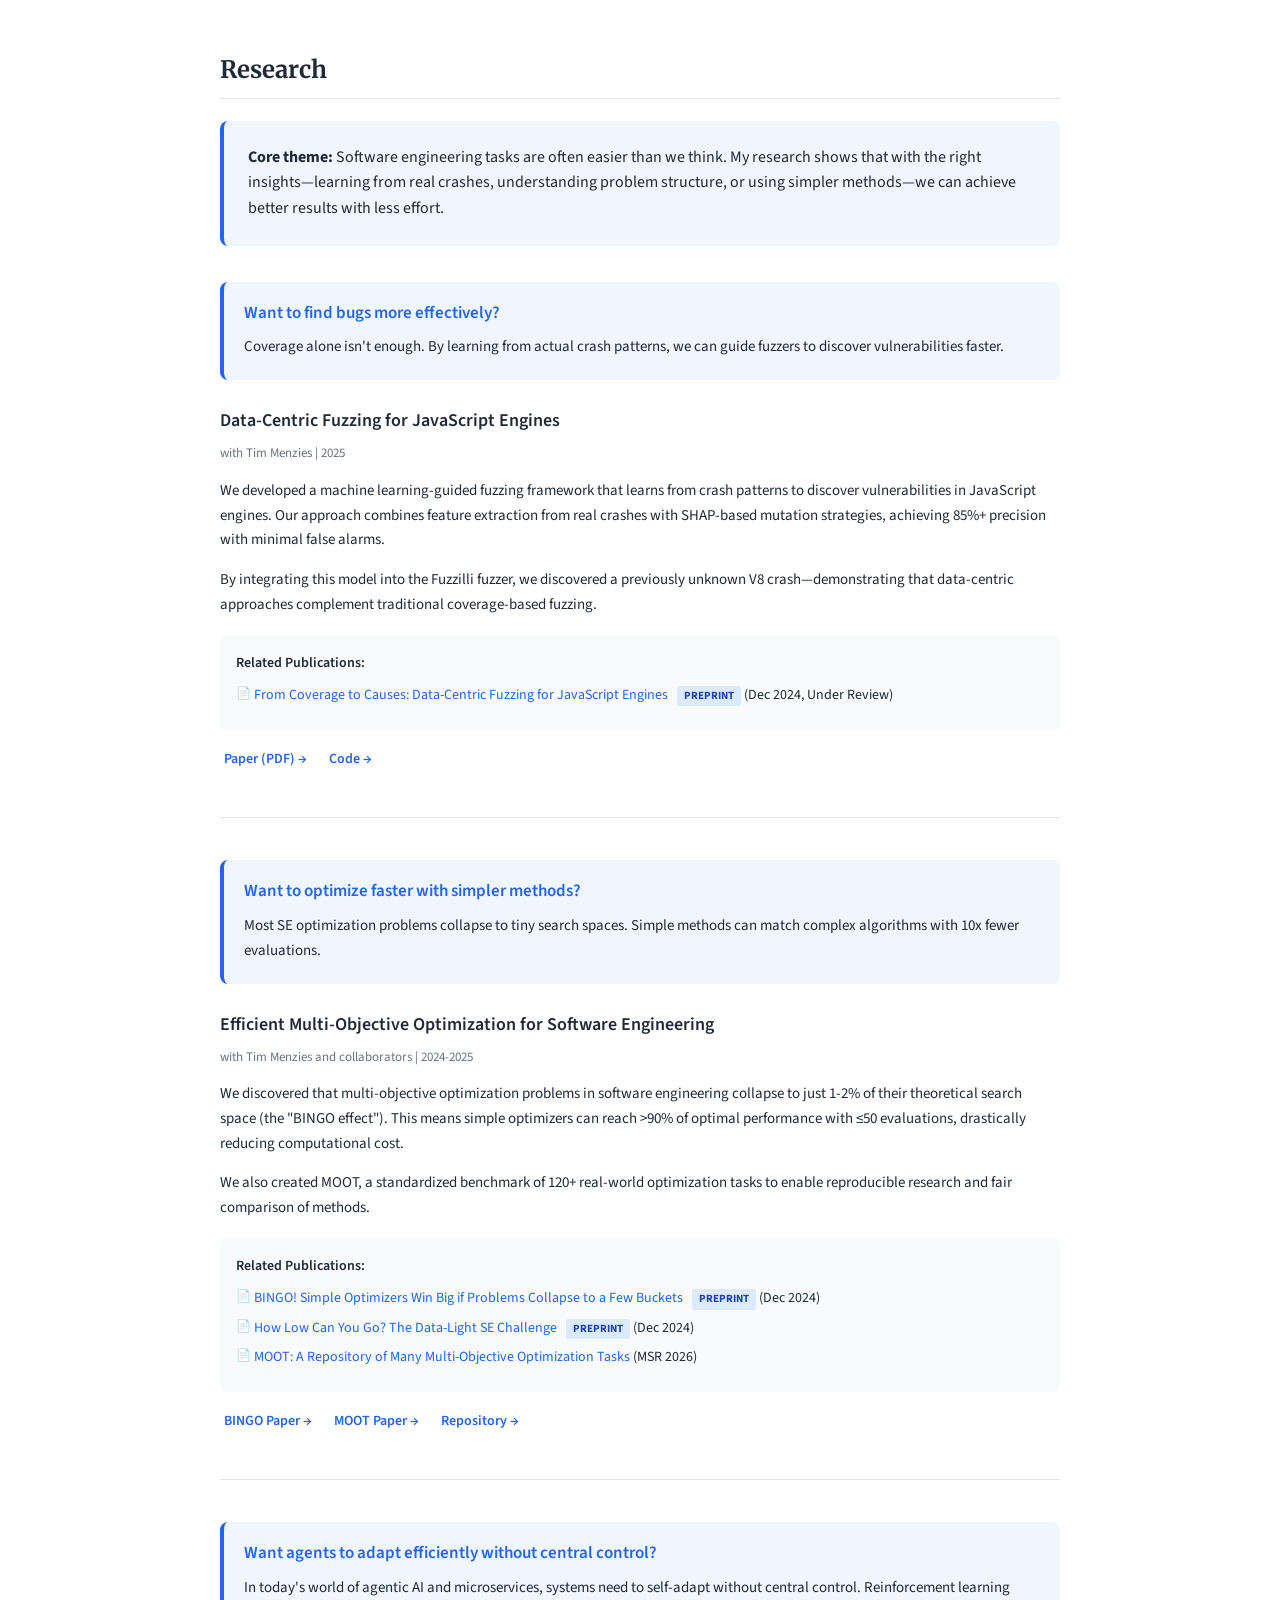
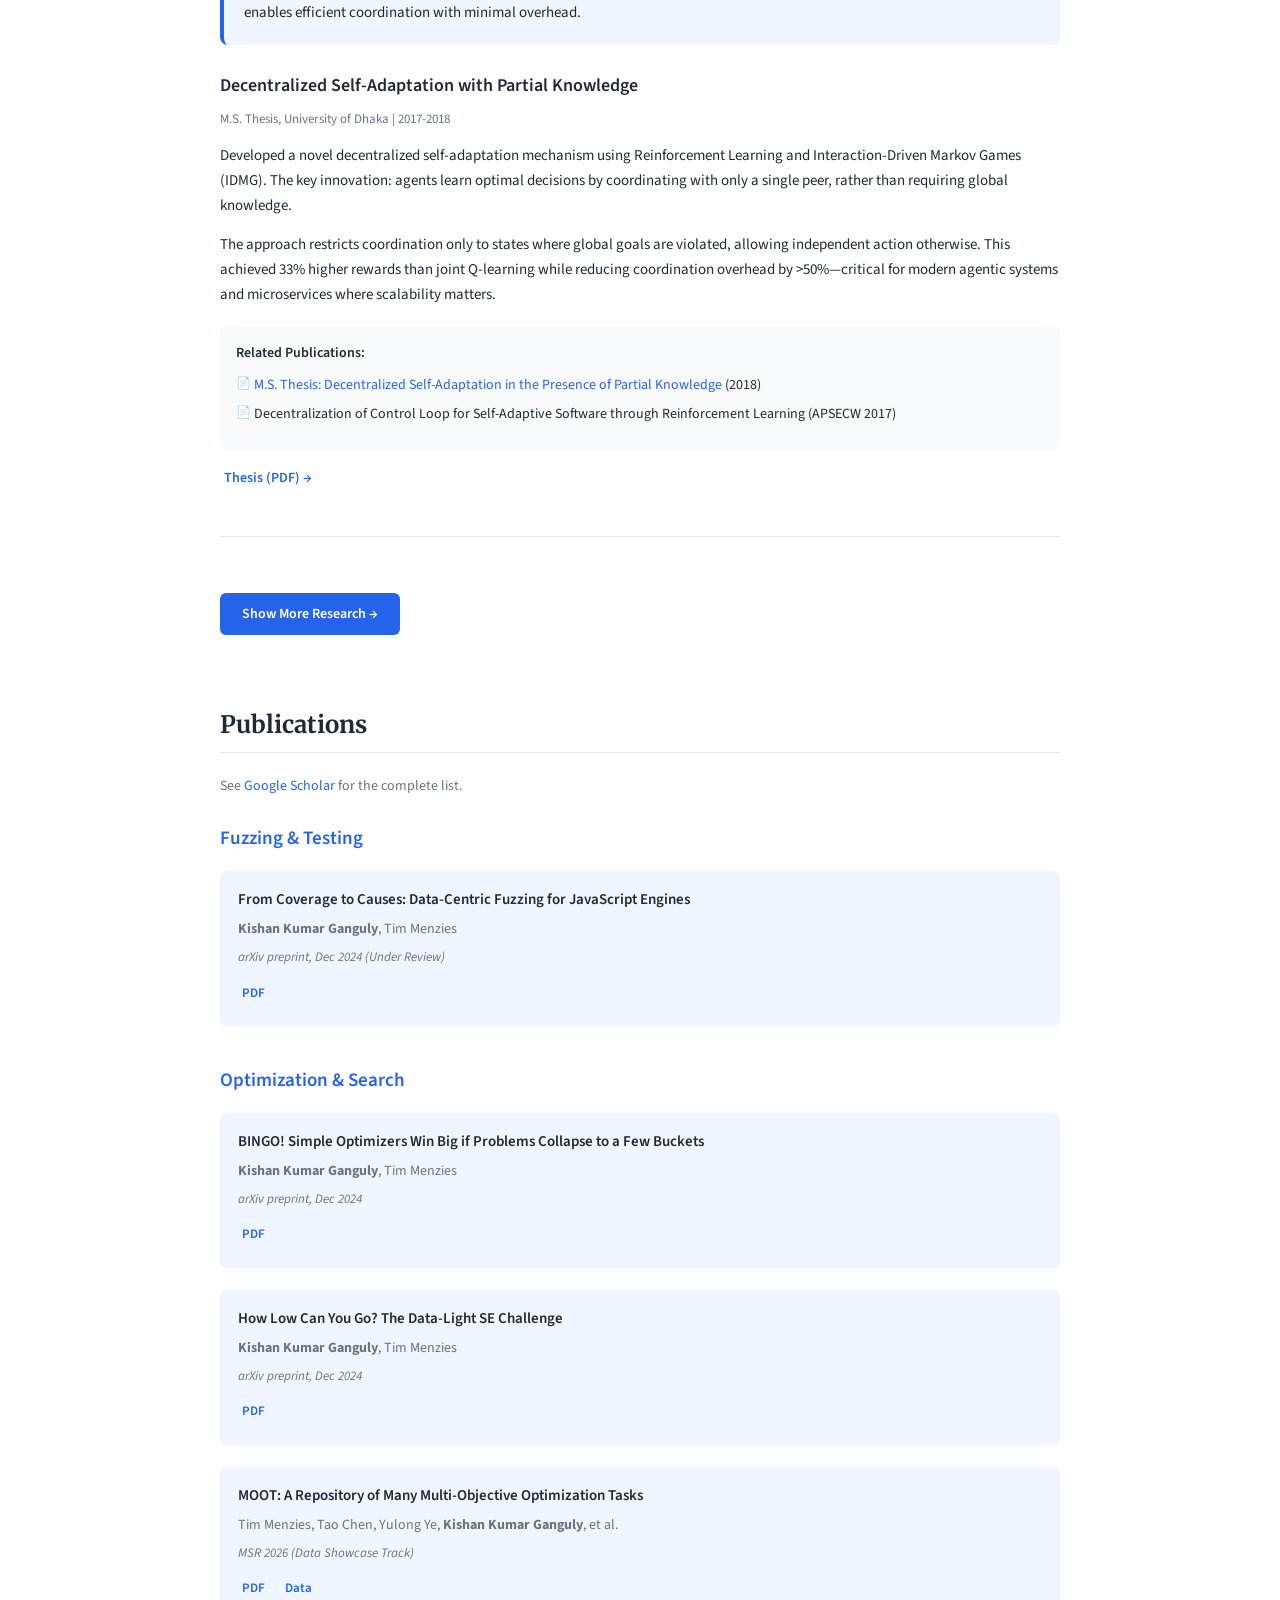
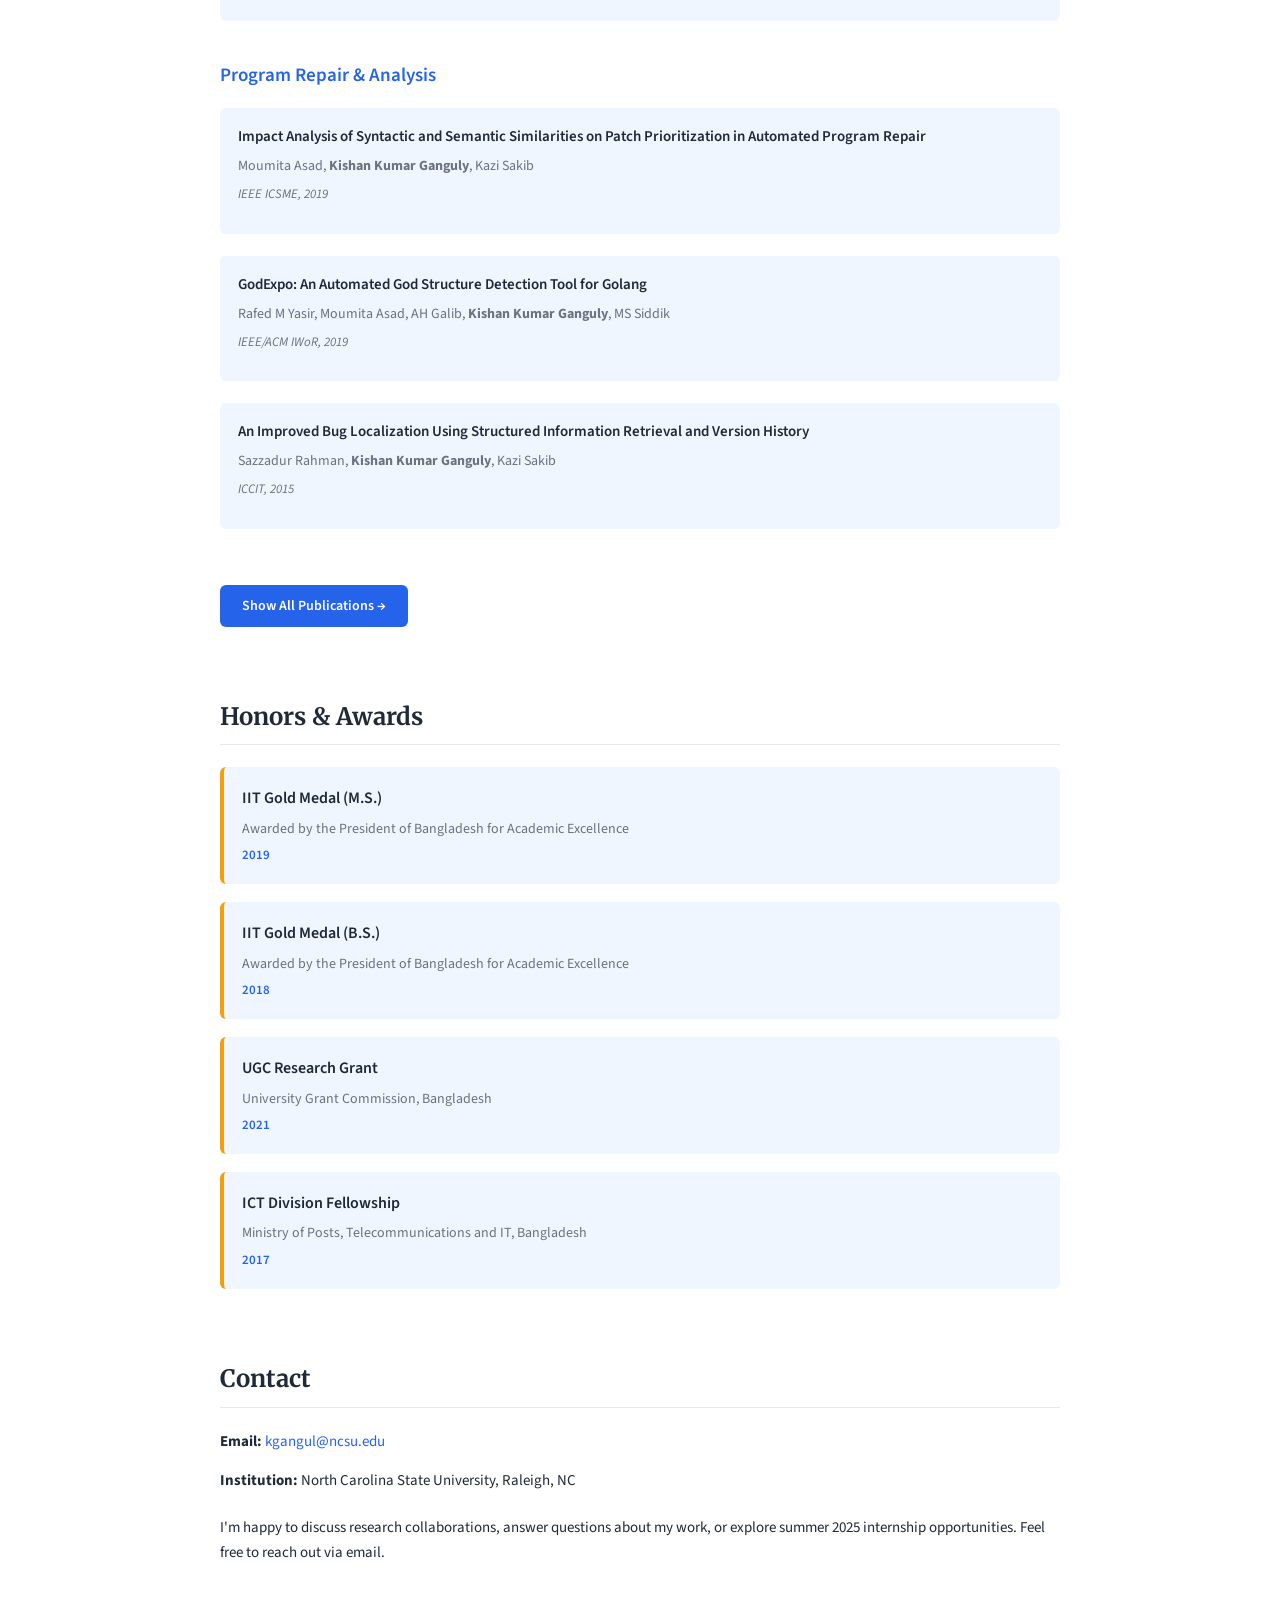
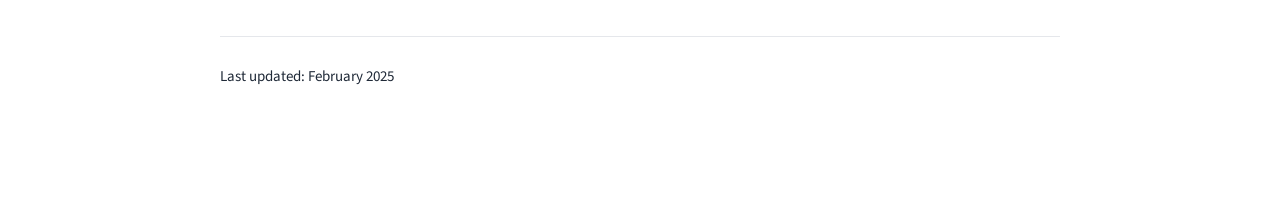
==== commit 1c345a0b: "Add recent news articles to index.html Added recent news articles about accepted papers for SSBSE 20" ====
--- a/index.html
+++ b/index.html
@@ -629,7 +629,7 @@
 
         <main id="main">
             <section>
-                <p>I'm a second-year Ph.D. student in Computer Science at NC State, advised by <a href="https://menzies.us" target="_blank" rel="noopener noreferrer">Dr. Tim Menzies</a>. My research focuses on making machine learning and optimization methods more practical and efficient for software engineering.</p>
+                <p>I'm a second-year Ph.D. student in Computer Science at NC State, advised by <a href="https://timm.fyi" target="_blank" rel="noopener noreferrer">Dr. Tim Menzies</a>. My research focuses on making machine learning and optimization methods more practical and efficient for software engineering.</p>
 
                 <p>I work on problems at the intersection of AI/ML and empirical software engineering—always asking how we can do better with less. My current projects include data-centric fuzzing for JavaScript engines and efficient multi-objective optimization for software configuration.</p>
 
@@ -639,10 +639,23 @@
                     <p>🔍 Seeking summer 2026 research internships in ML for Software Engineering, Fuzzing, or Optimization</p>
                 </div>
             </section>
-
+    
             <section id="news">
                 <h2>Recent News</h2>
-                
+                <article class="timeline-item">
+                        <div class="timeline-date">Apr 2024</div>
+                        <div class="timeline-content">
+                            <h4>Zoom, Don't Wander: Why Regional Search Outperforms Pareto Reasoning and Global Optimization in Budget-Constrained SBSE - Accepted to SSBSE 2026 (Co-located with FSE)</h4>
+                            <p>We show that MOEAs and global search do not perform better than simple regional search methods in budget constrained SBSE • <a href="https://arxiv.org/abs/2512.13524" target="_blank" rel="noopener noreferrer">Paper</a></p>
+                        </div>
+                </article>   
+                <article class="timeline-item">
+                        <div class="timeline-date">Apr 2024</div>
+                        <div class="timeline-content">
+                            <h4>How Low Can You Go? The Data-Light SE Challenge - Accepted to FSE 2026</h4>
+                            <p>Sample-efficient optimization for Software Engineering validated over MOOT SE optimization benchmark • <a href="https://arxiv.org/abs/2512.13524" target="_blank" rel="noopener noreferrer">Paper</a></p>
+                        </div>
+                </article>
                 <div class="timeline" role="feed" aria-label="Recent news and updates" tabindex="0">
                     <article class="timeline-item">
                         <div class="timeline-date">Jan 2025</div>
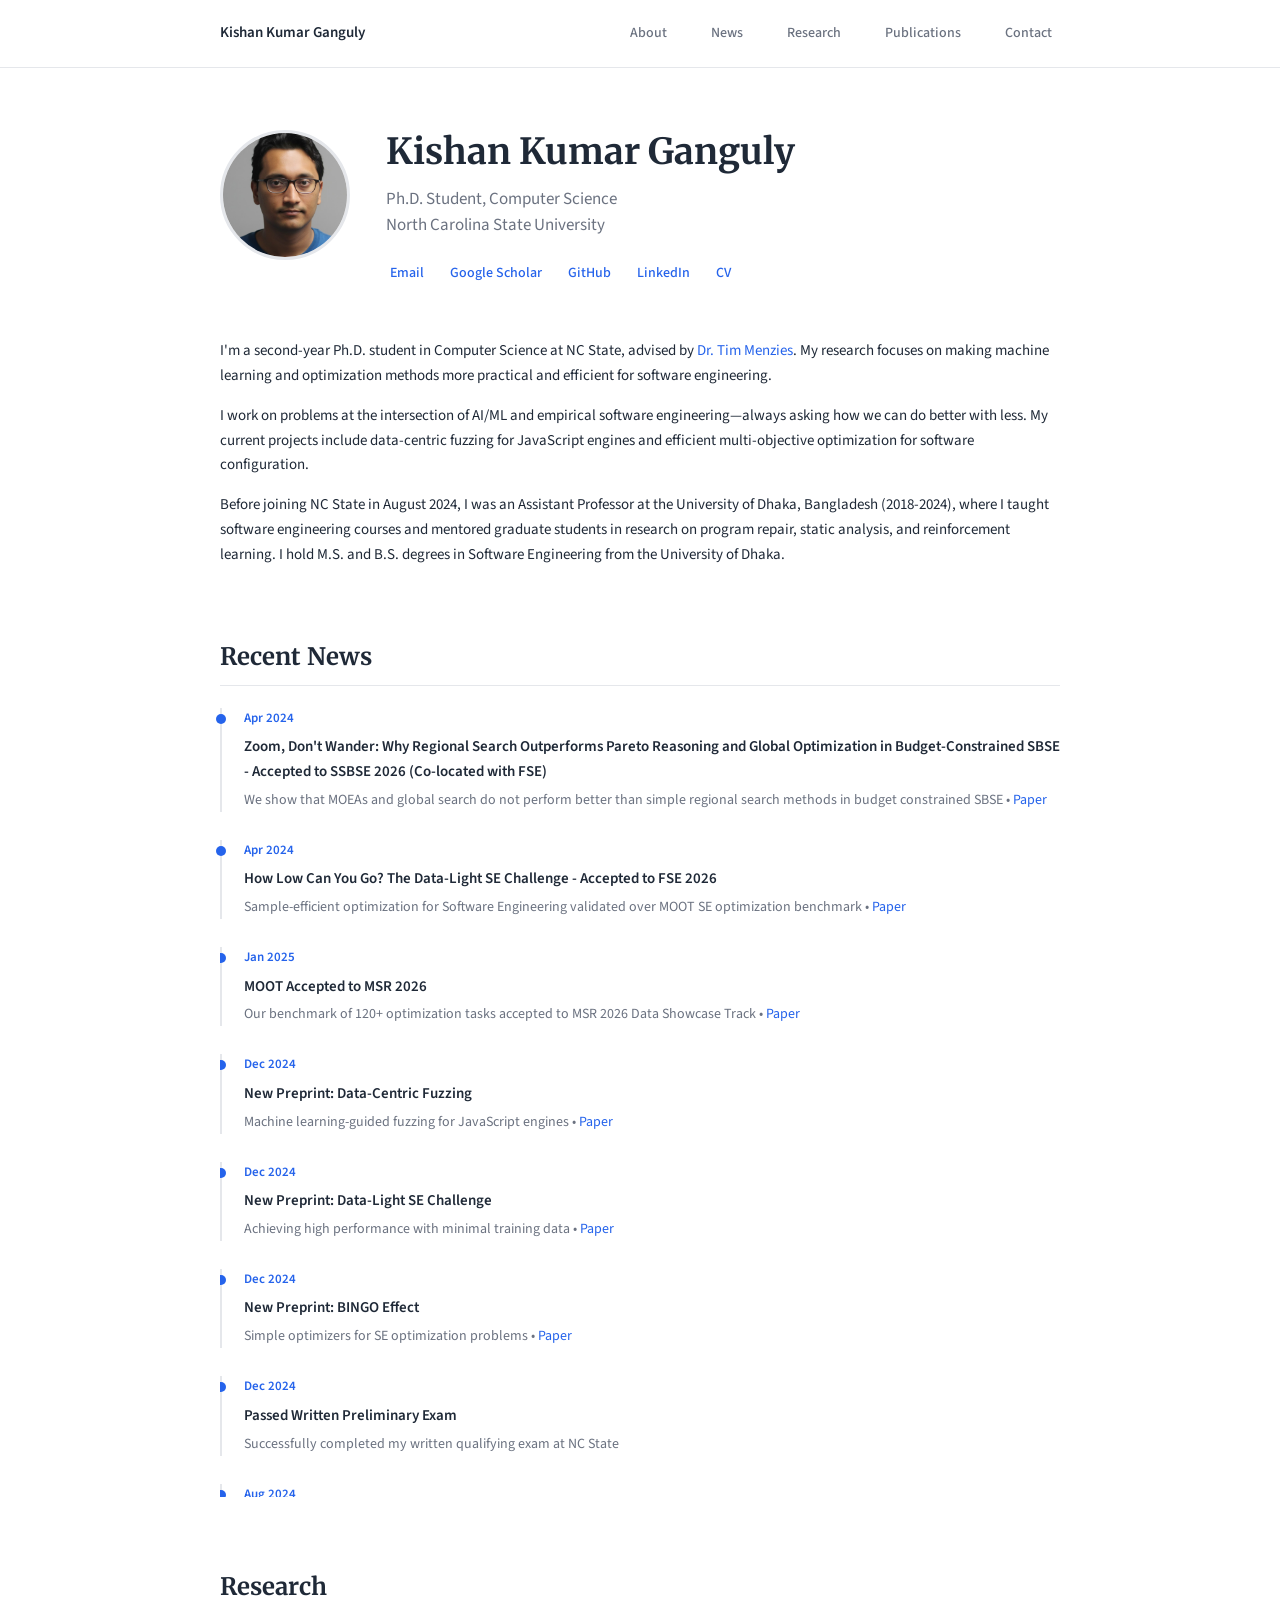
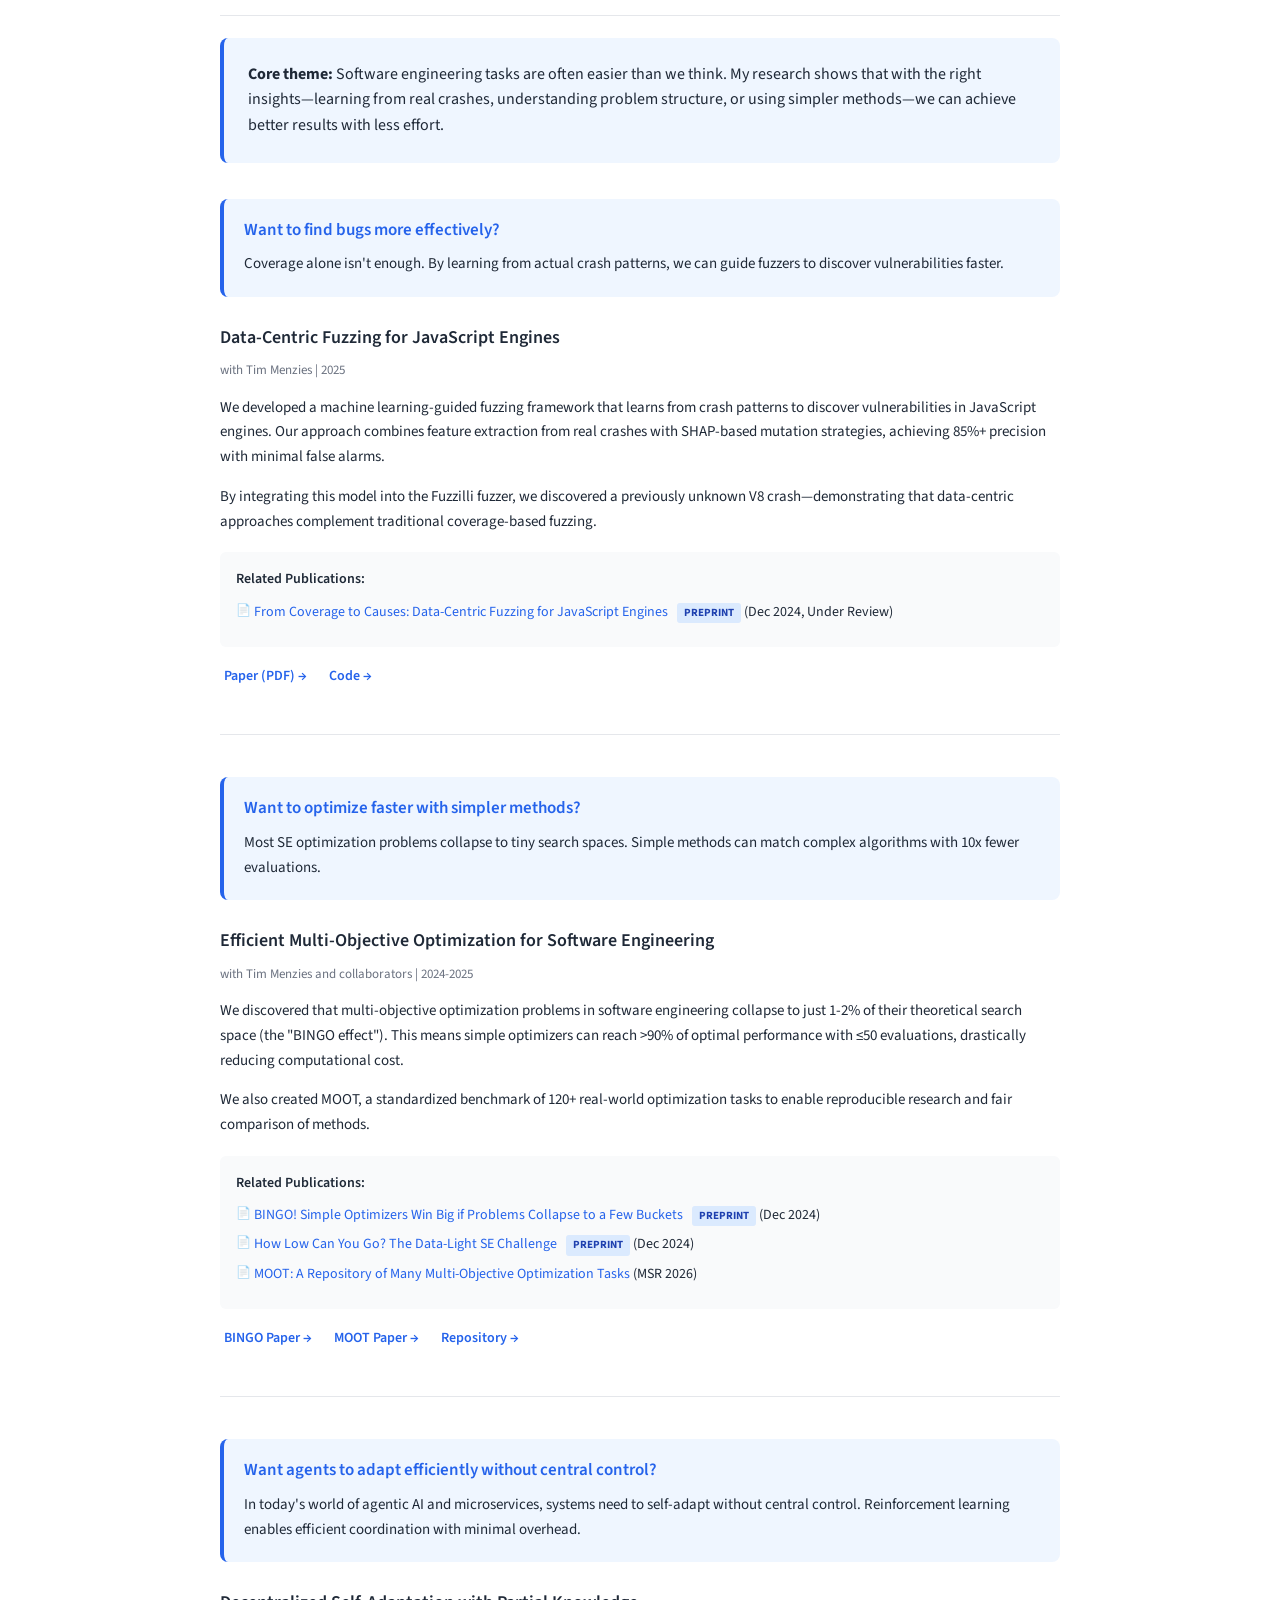
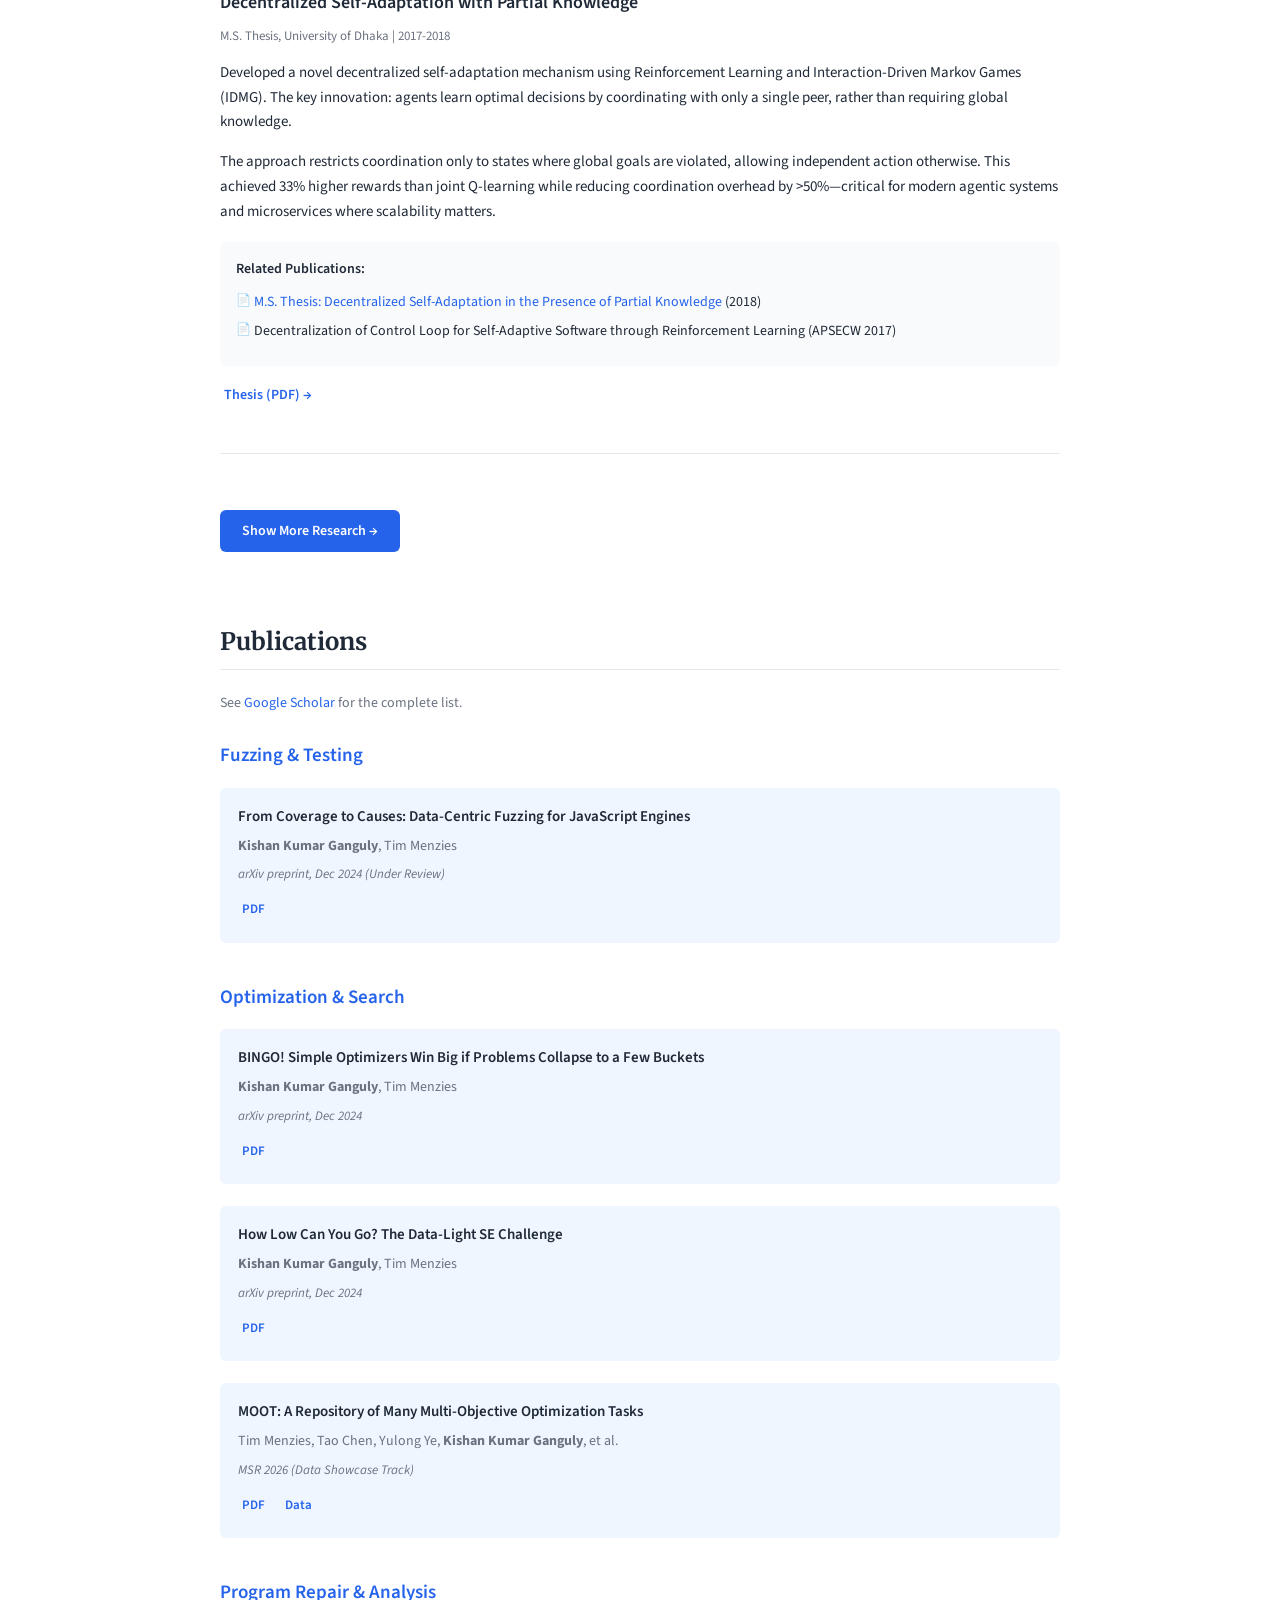
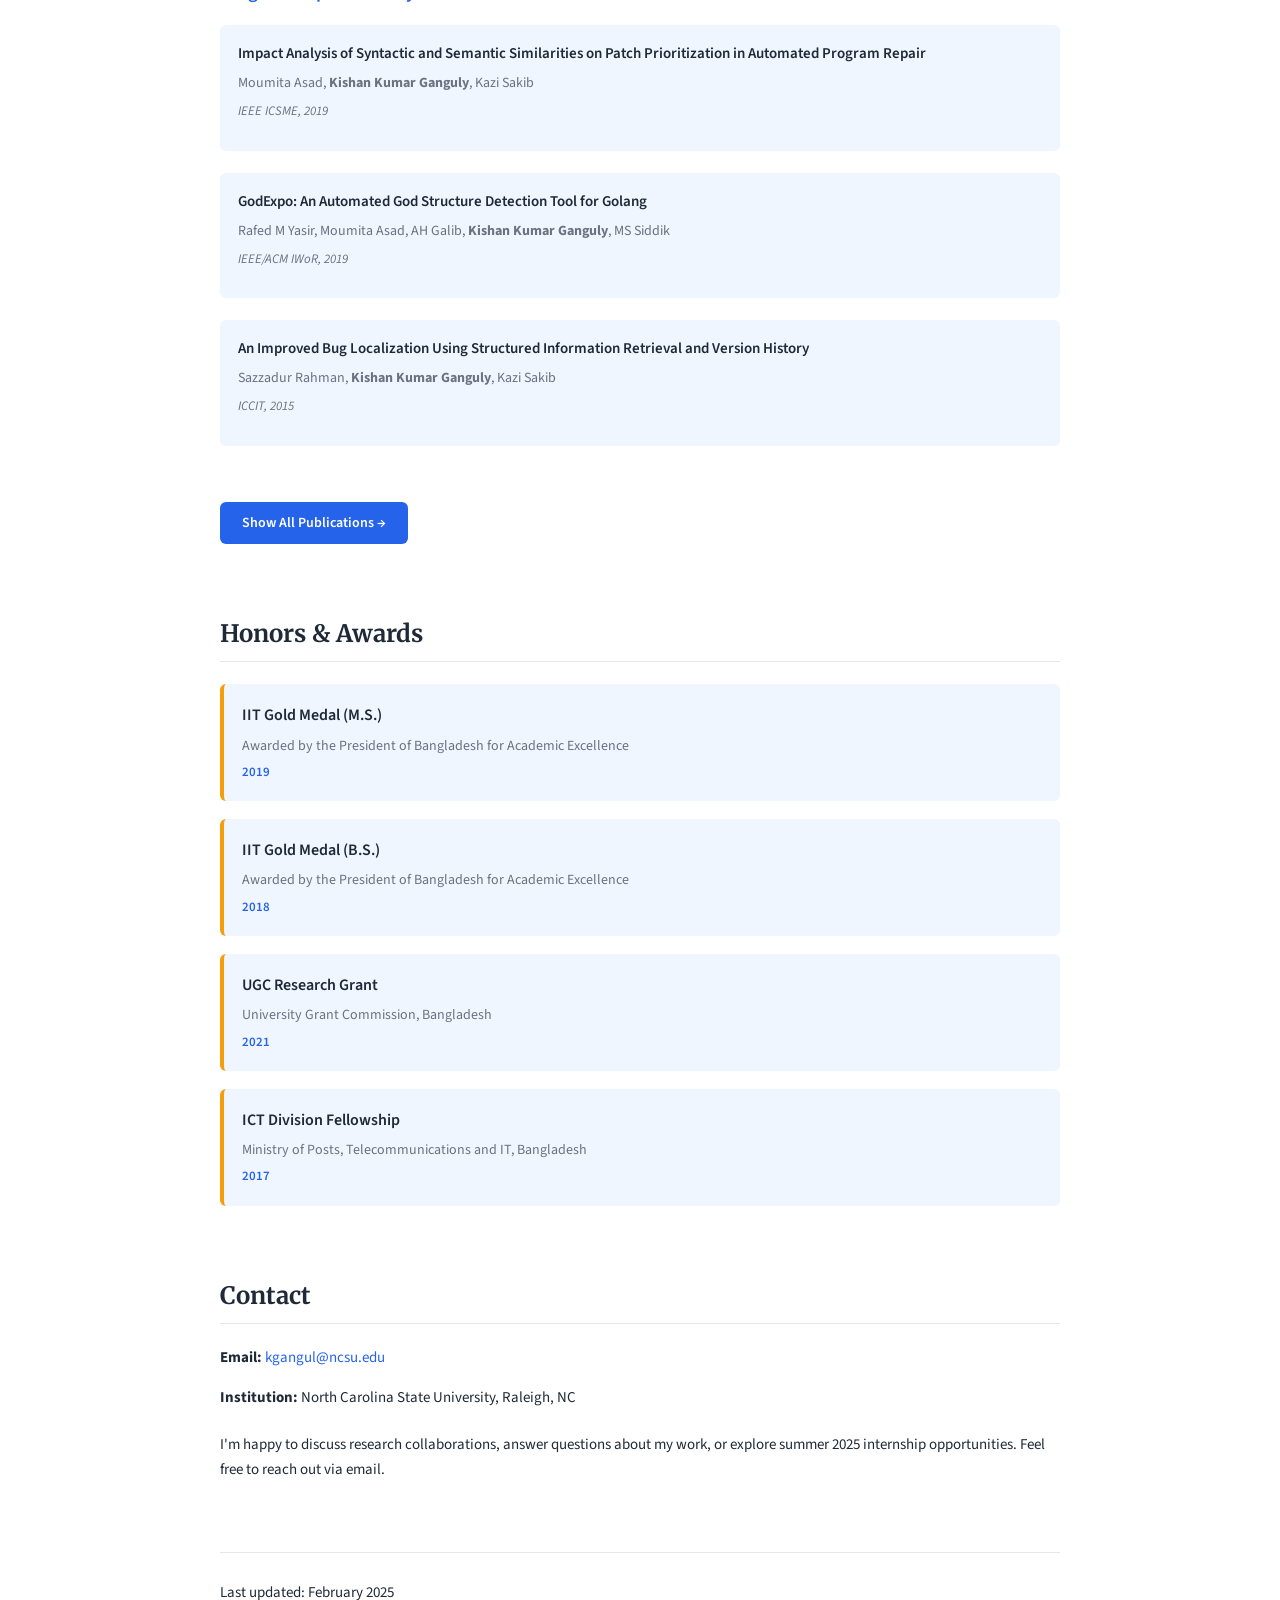
==== commit 2628787d: "Remove internship availability notice" ====
--- a/index.html
+++ b/index.html
@@ -635,9 +635,7 @@
 
                 <p>Before joining NC State in August 2024, I was an Assistant Professor at the University of Dhaka, Bangladesh (2018-2024), where I taught software engineering courses and mentored graduate students in research on program repair, static analysis, and reinforcement learning. I hold M.S. and B.S. degrees in Software Engineering from the University of Dhaka.</p>
 
-                <div class="internship-notice" role="note" aria-label="Internship availability">
-                    <p>🔍 Seeking summer 2026 research internships in ML for Software Engineering, Fuzzing, or Optimization</p>
-                </div>
+                
             </section>
     
             <section id="news">
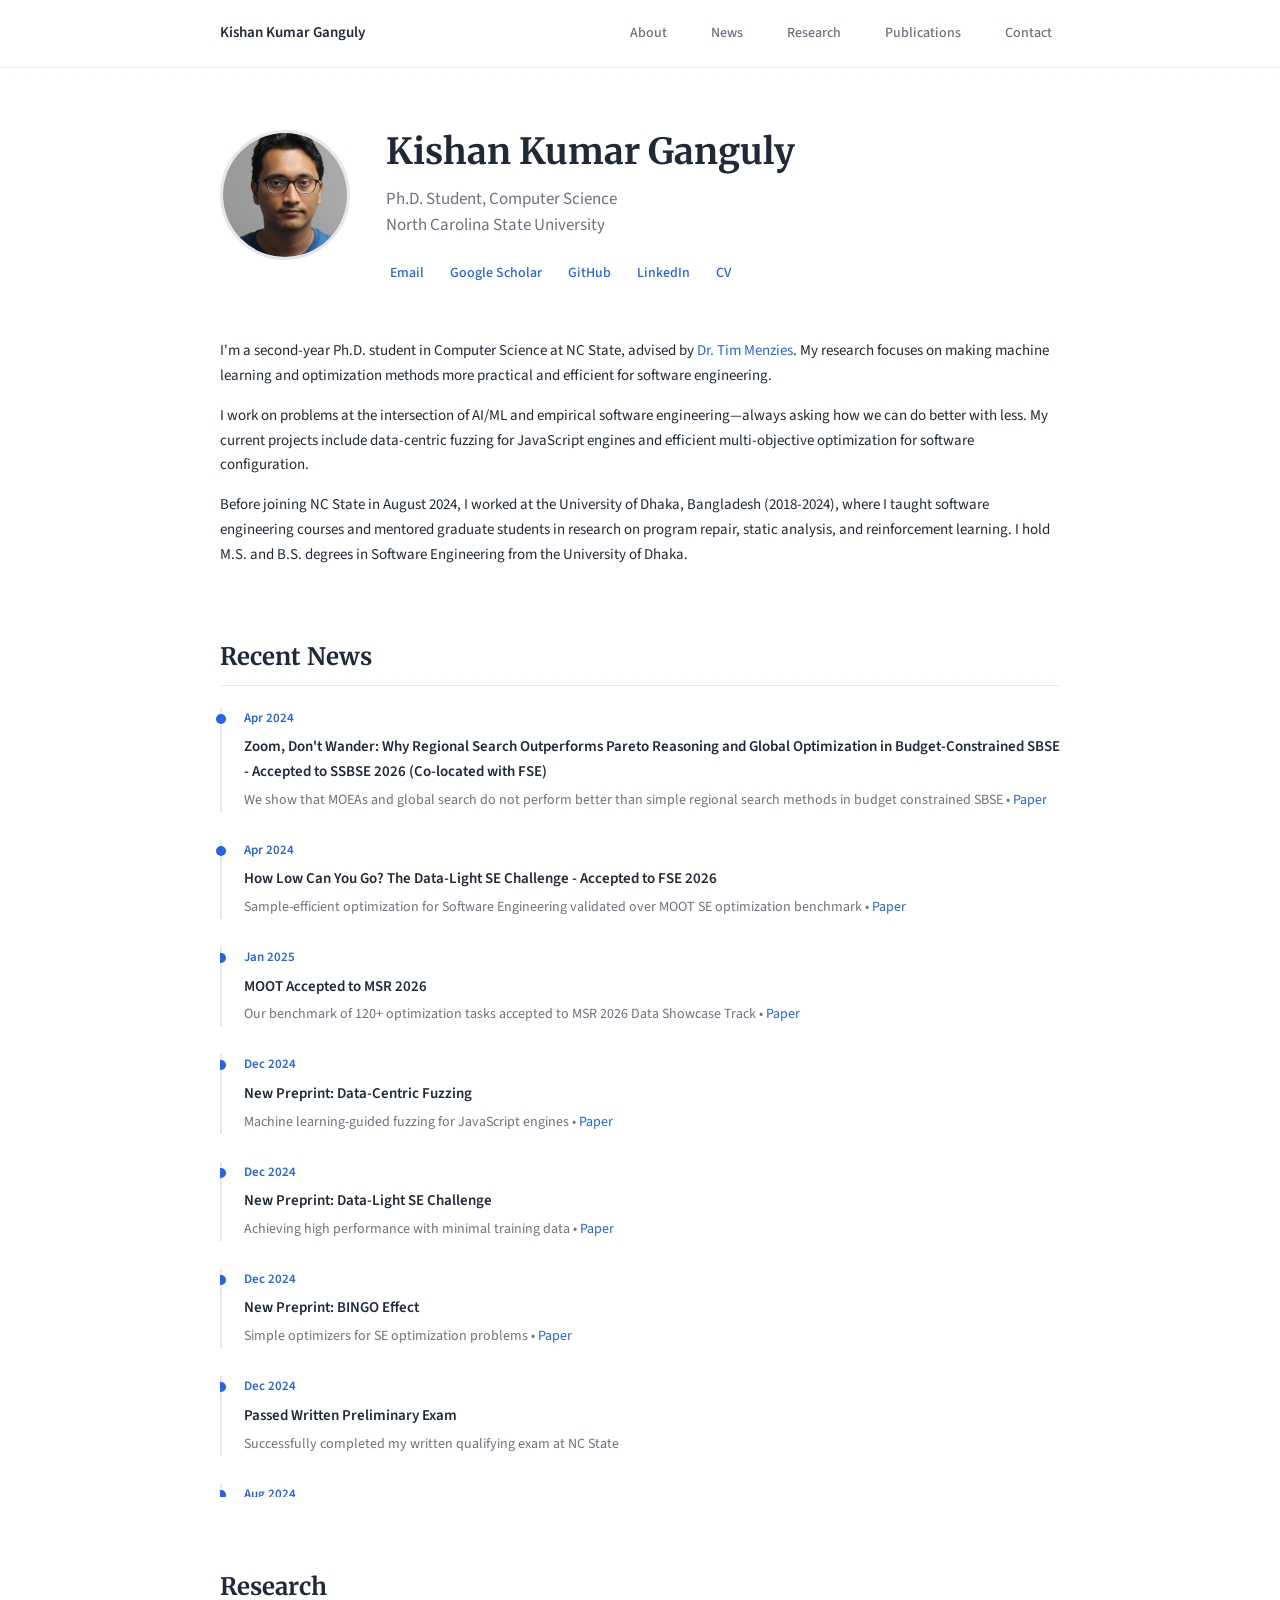
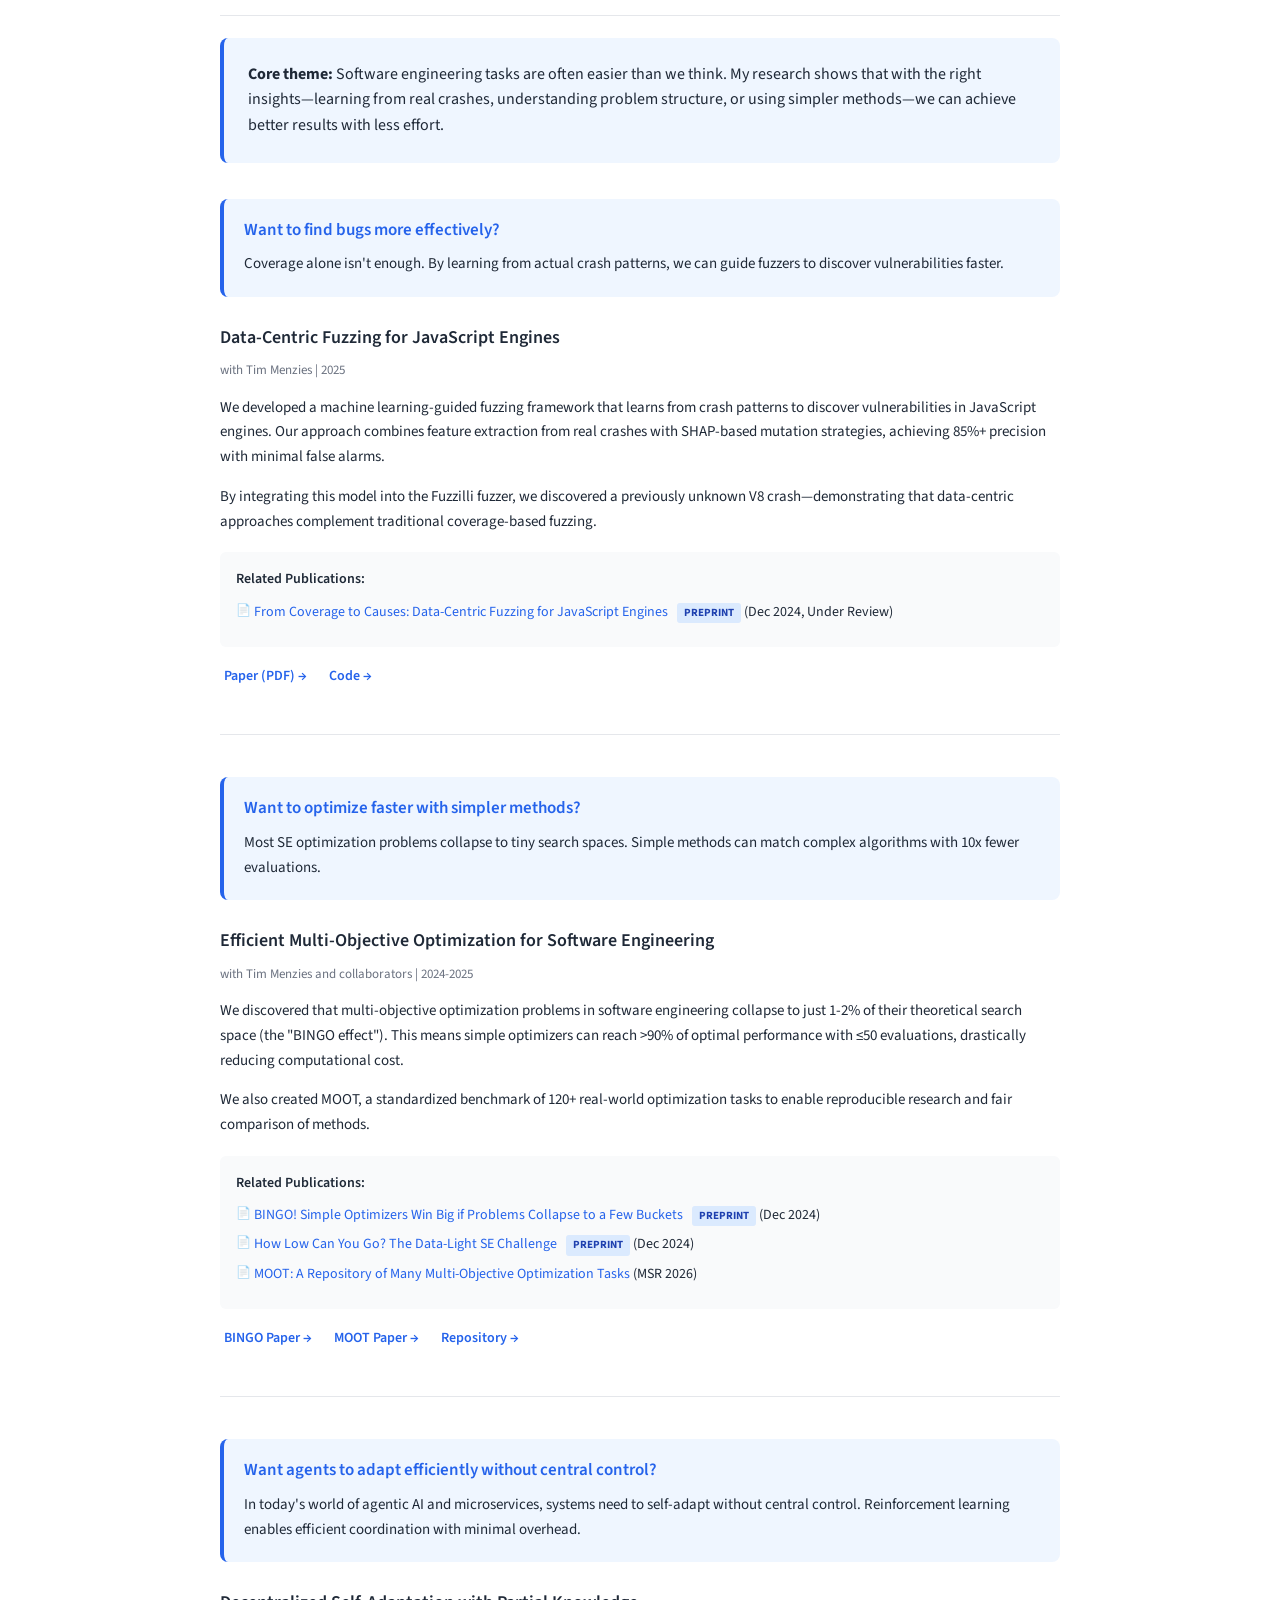
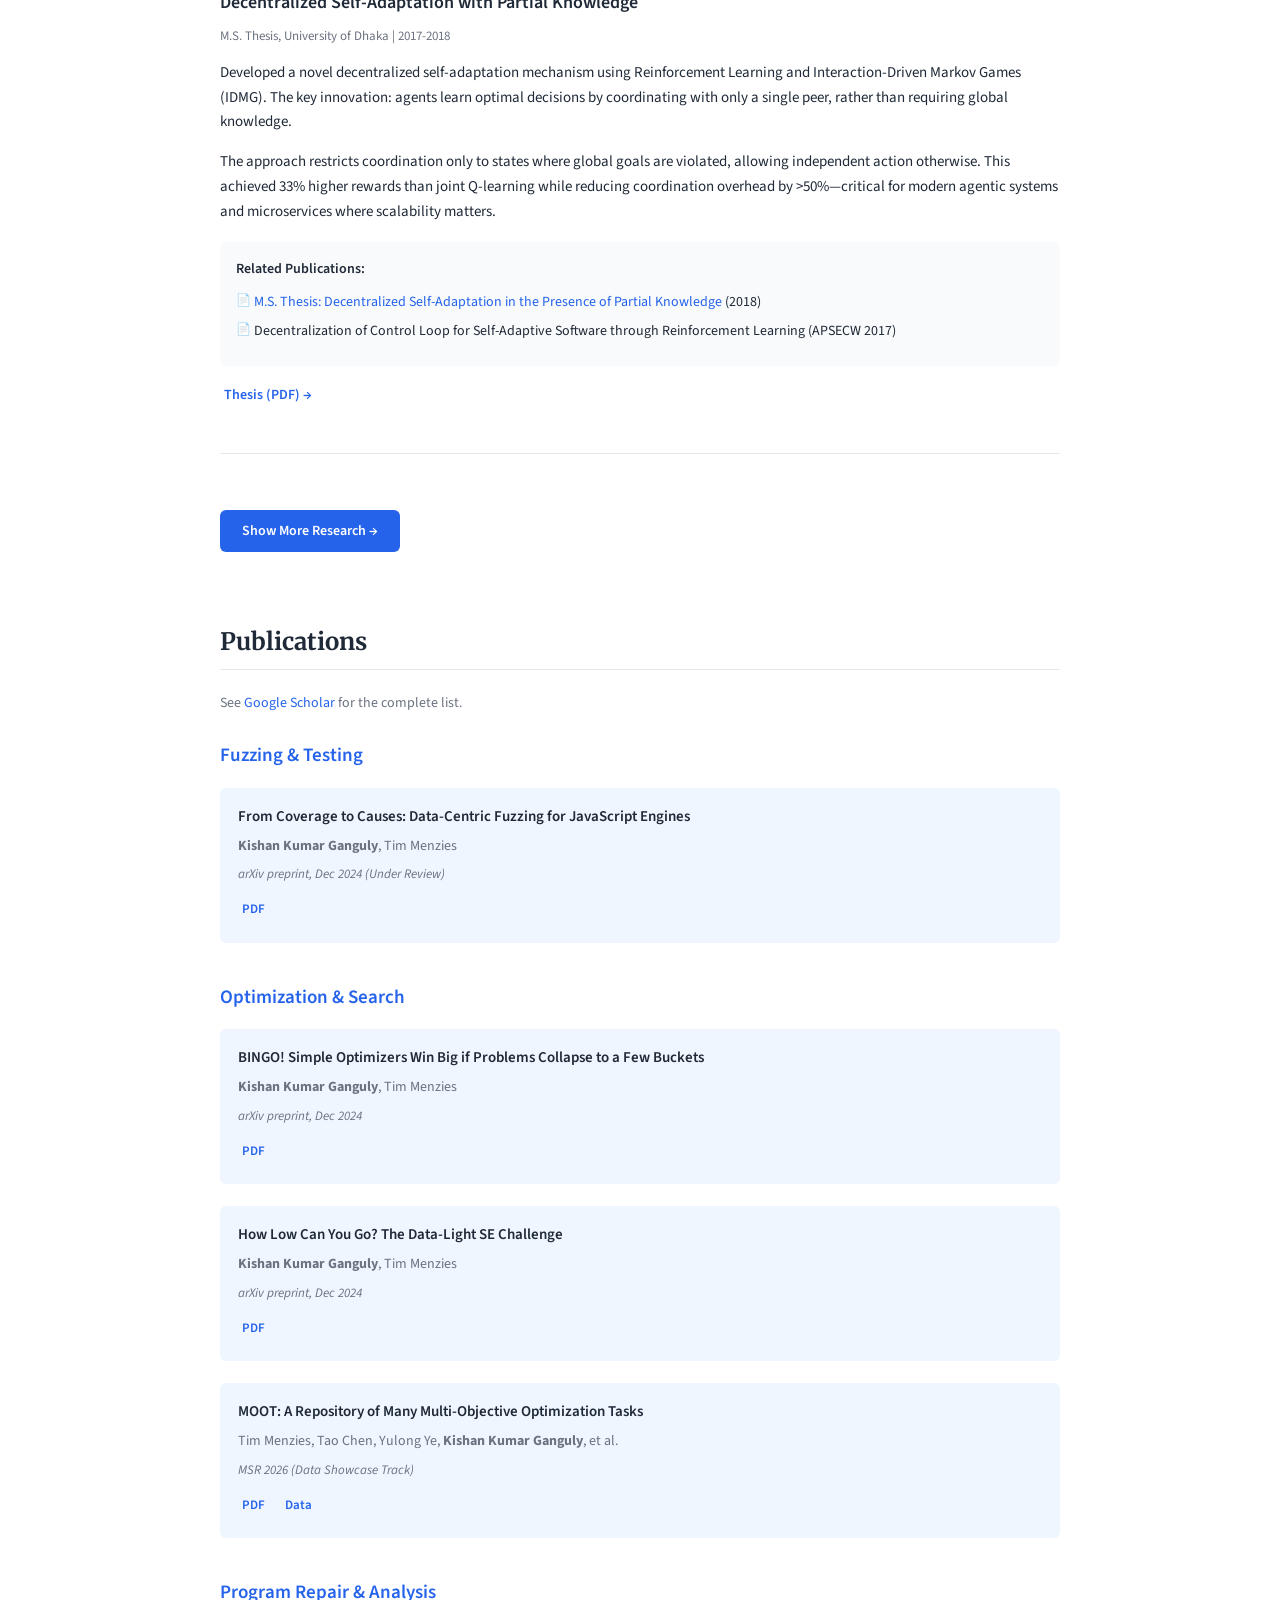
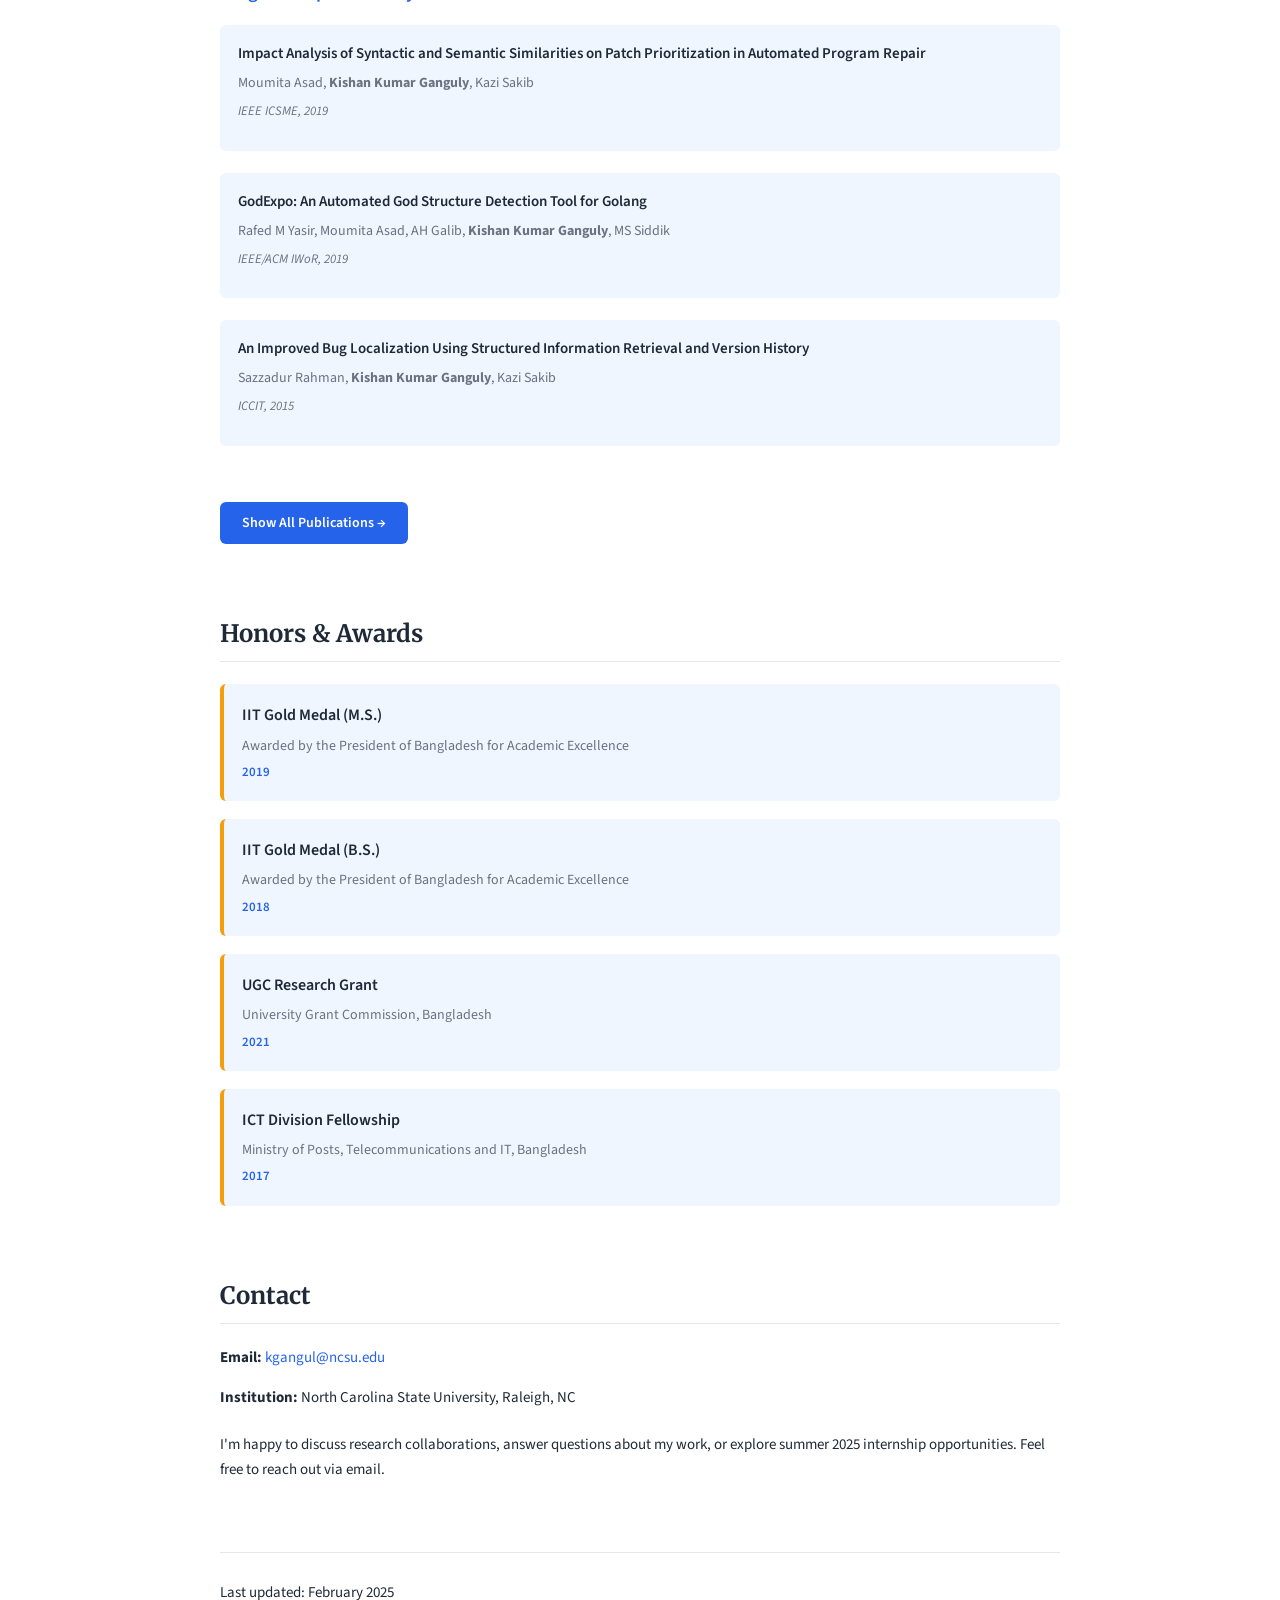
==== commit 35fb55be: "Updated index.html" ====
--- a/index.html
+++ b/index.html
@@ -633,7 +633,7 @@
 
                 <p>I work on problems at the intersection of AI/ML and empirical software engineering—always asking how we can do better with less. My current projects include data-centric fuzzing for JavaScript engines and efficient multi-objective optimization for software configuration.</p>
 
-                <p>Before joining NC State in August 2024, I was an Assistant Professor at the University of Dhaka, Bangladesh (2018-2024), where I taught software engineering courses and mentored graduate students in research on program repair, static analysis, and reinforcement learning. I hold M.S. and B.S. degrees in Software Engineering from the University of Dhaka.</p>
+                <p>Before joining NC State in August 2024, I worked at the University of Dhaka, Bangladesh (2018-2024), where I taught software engineering courses and mentored graduate students in research on program repair, static analysis, and reinforcement learning. I hold M.S. and B.S. degrees in Software Engineering from the University of Dhaka.</p>
 
                 
             </section>
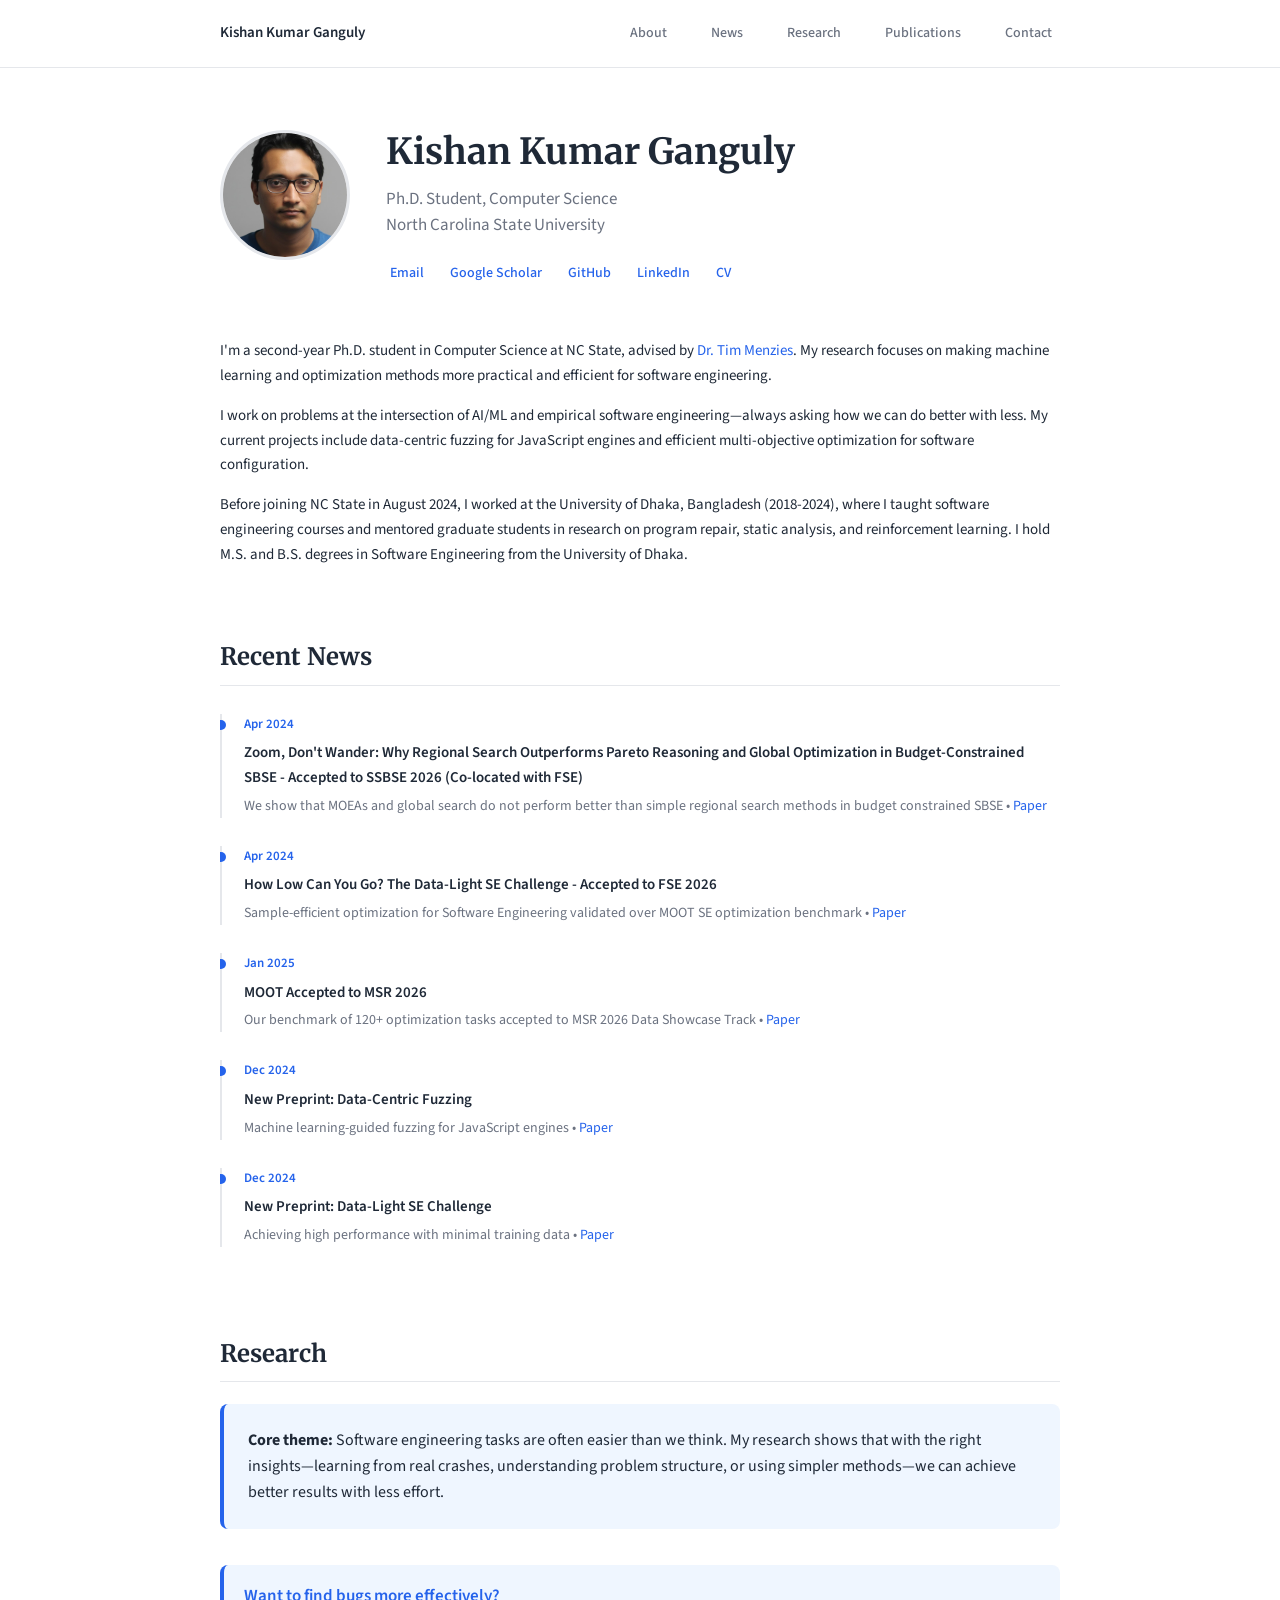
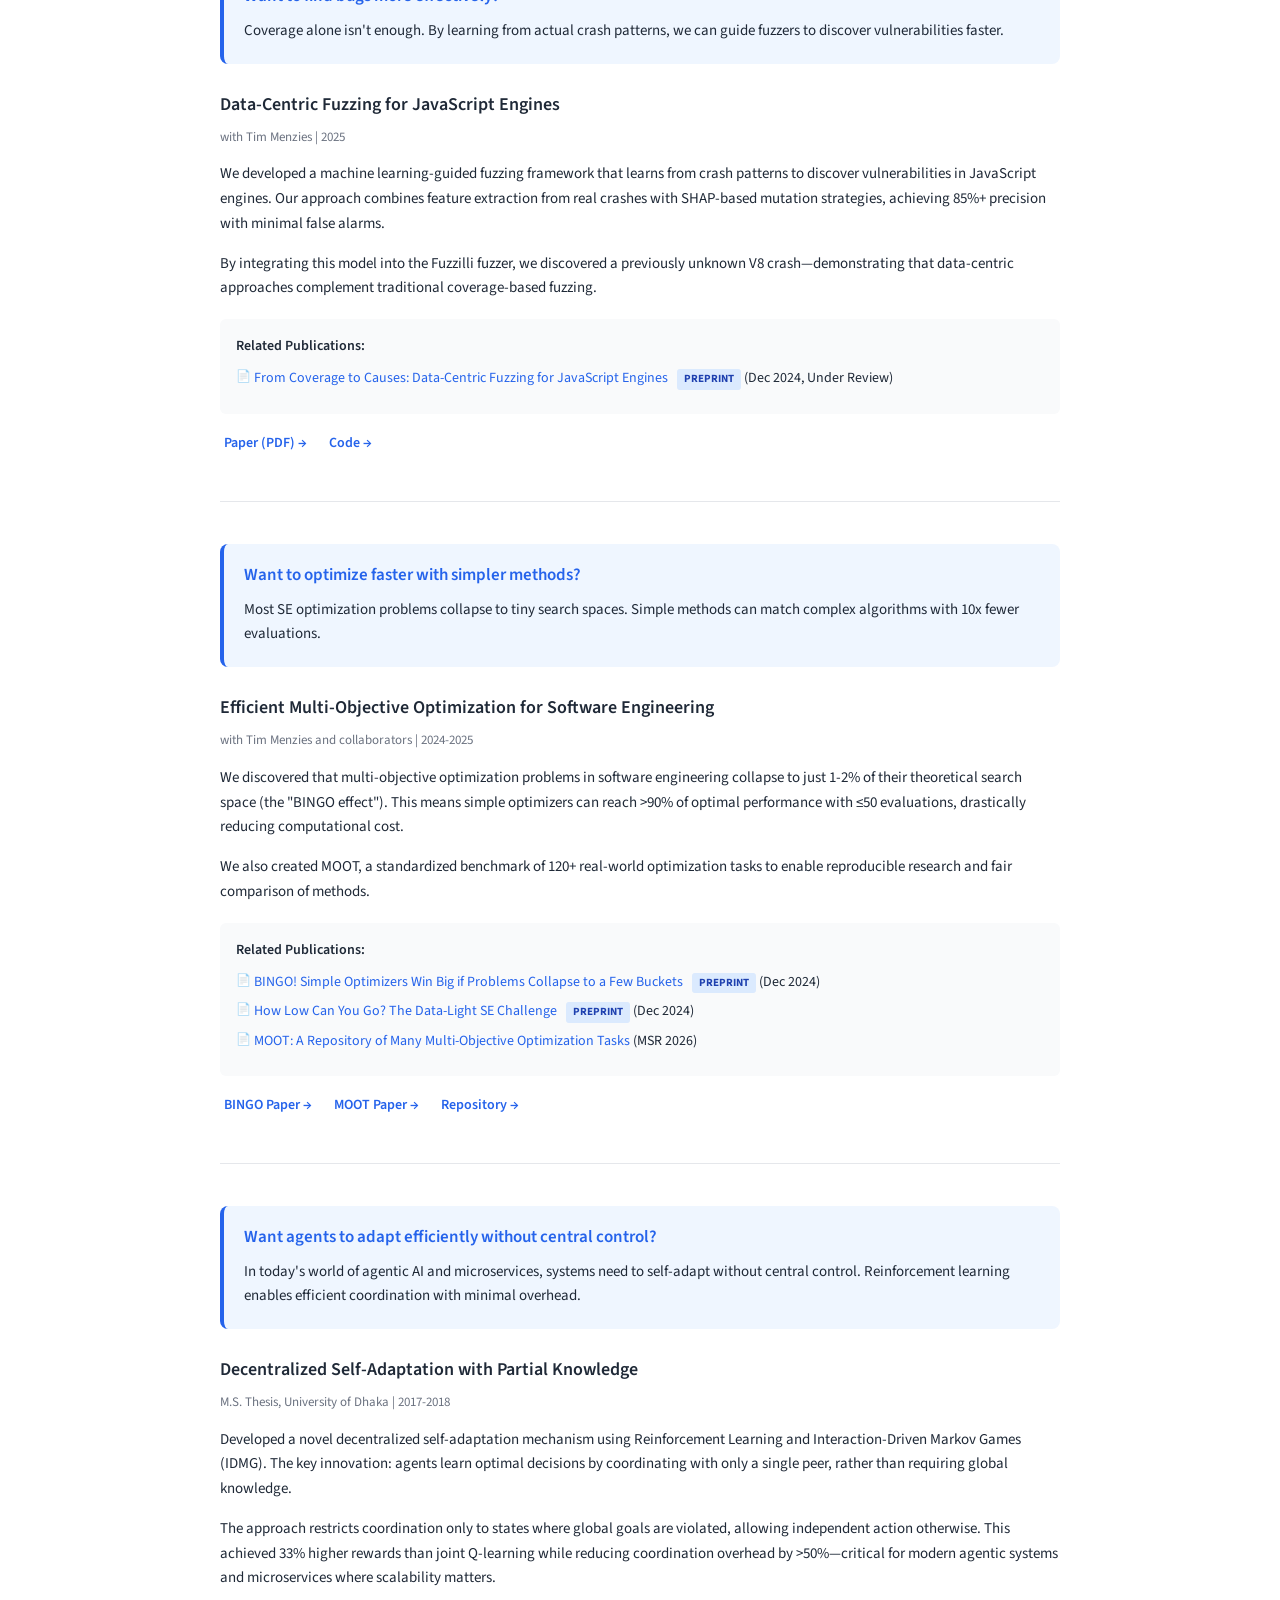
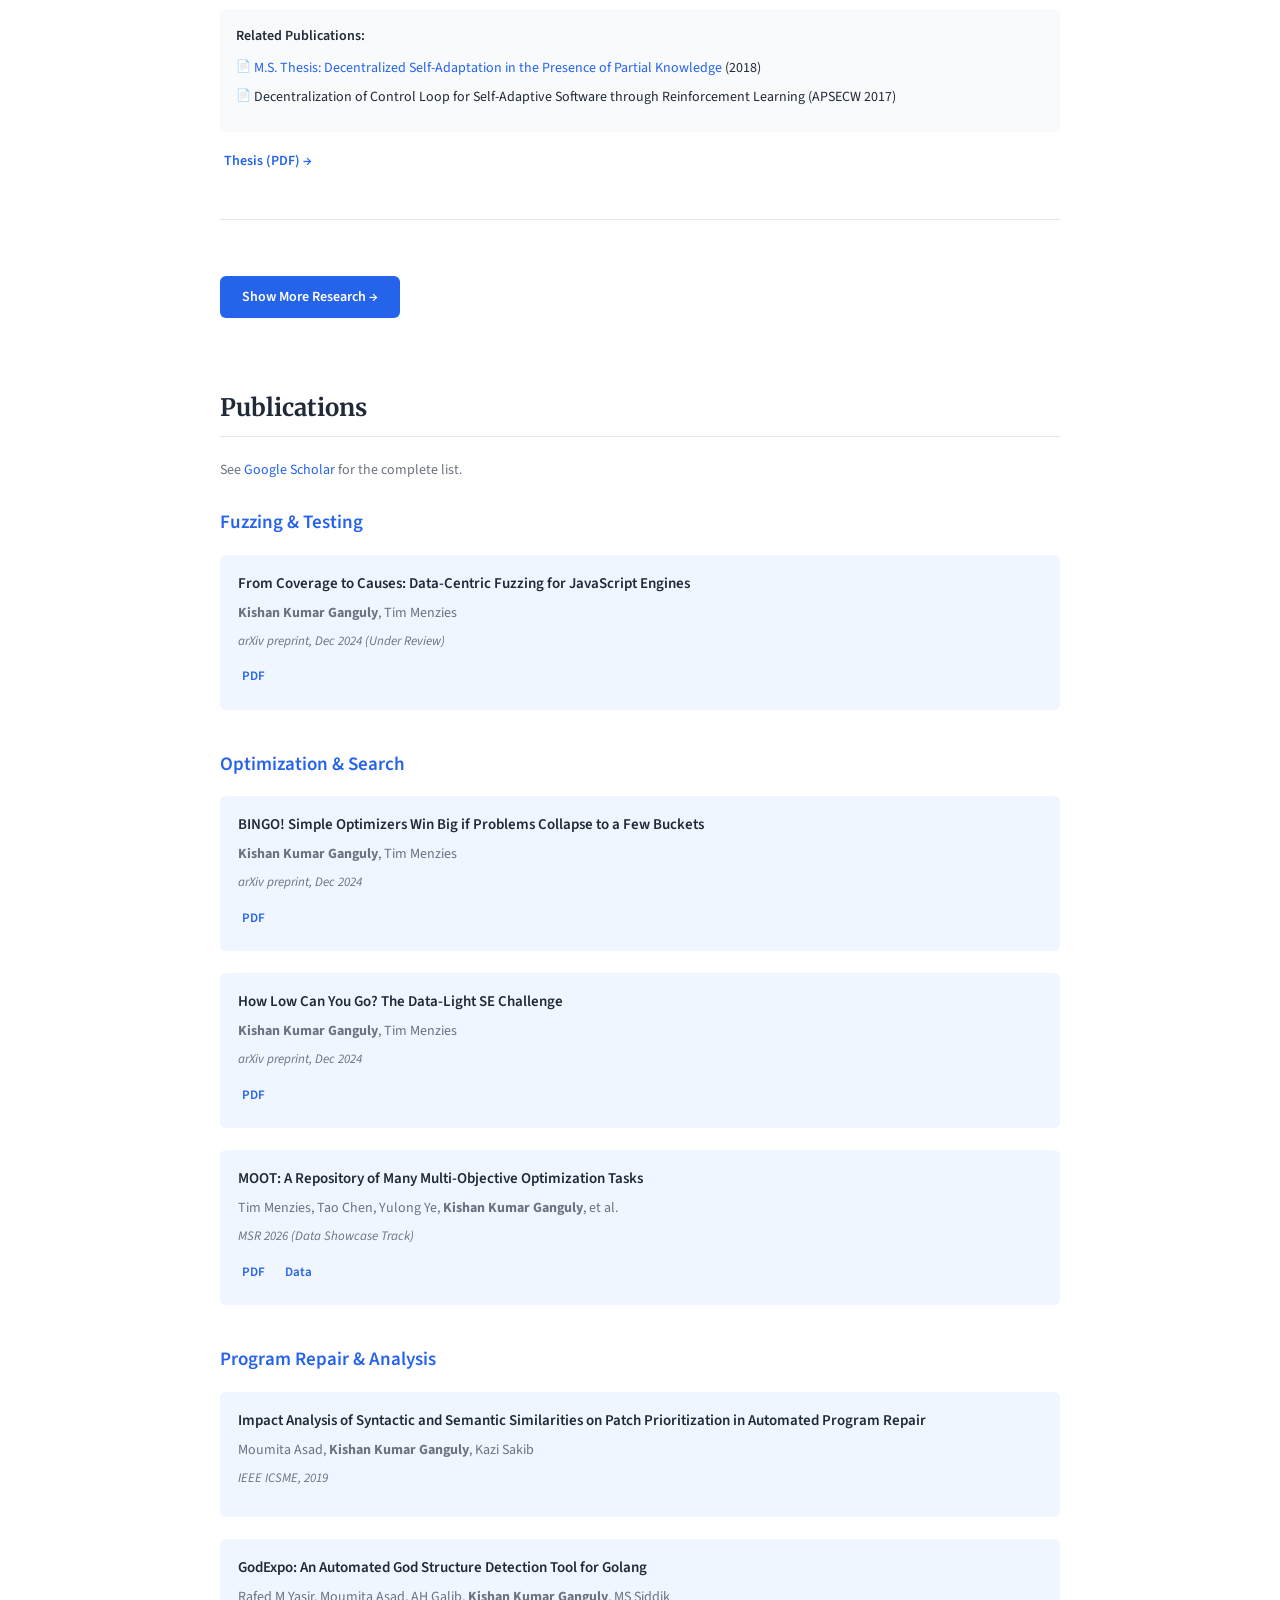
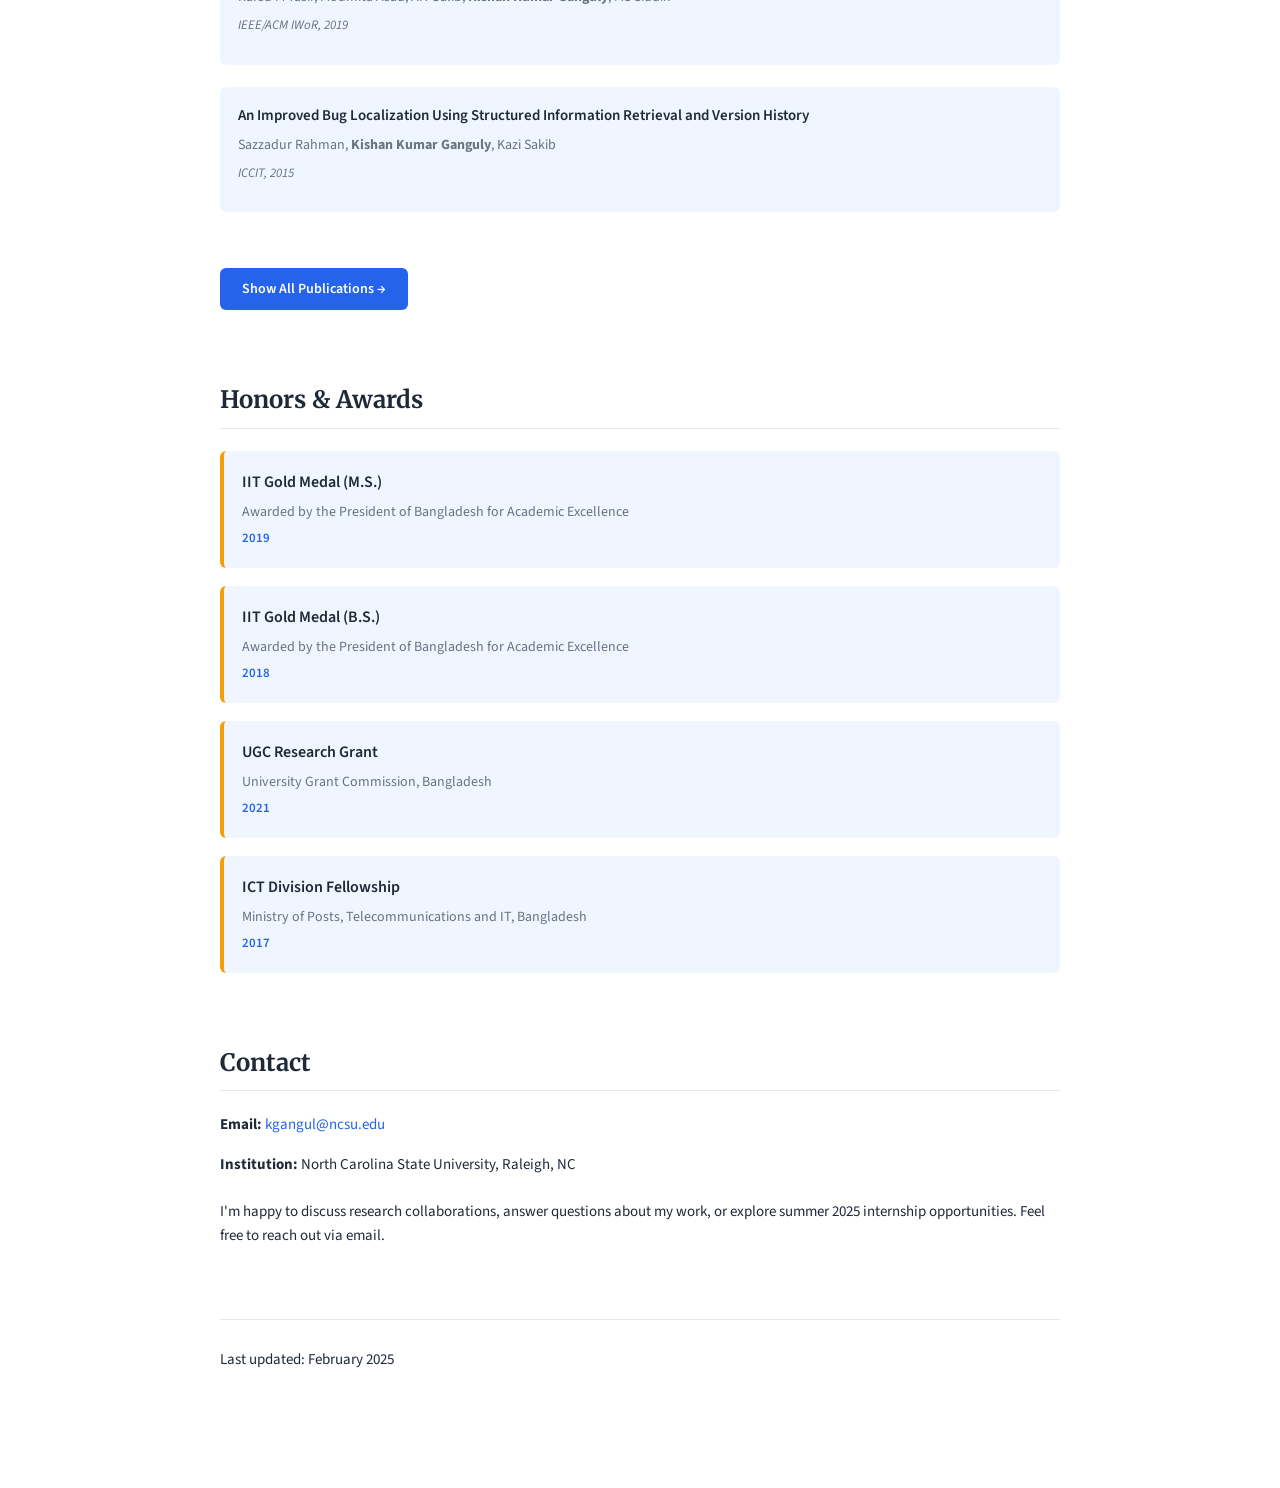
==== commit 0fa6d139: "Update recent news articles in index.html" ====
--- a/index.html
+++ b/index.html
@@ -640,21 +640,22 @@
     
             <section id="news">
                 <h2>Recent News</h2>
-                <article class="timeline-item">
+                
+                <div class="timeline" role="feed" aria-label="Recent news and updates" tabindex="0">
+                    <article class="timeline-item">
                         <div class="timeline-date">Apr 2024</div>
                         <div class="timeline-content">
                             <h4>Zoom, Don't Wander: Why Regional Search Outperforms Pareto Reasoning and Global Optimization in Budget-Constrained SBSE - Accepted to SSBSE 2026 (Co-located with FSE)</h4>
                             <p>We show that MOEAs and global search do not perform better than simple regional search methods in budget constrained SBSE • <a href="https://arxiv.org/abs/2512.13524" target="_blank" rel="noopener noreferrer">Paper</a></p>
                         </div>
-                </article>   
-                <article class="timeline-item">
-                        <div class="timeline-date">Apr 2024</div>
-                        <div class="timeline-content">
-                            <h4>How Low Can You Go? The Data-Light SE Challenge - Accepted to FSE 2026</h4>
-                            <p>Sample-efficient optimization for Software Engineering validated over MOOT SE optimization benchmark • <a href="https://arxiv.org/abs/2512.13524" target="_blank" rel="noopener noreferrer">Paper</a></p>
-                        </div>
-                </article>
-                <div class="timeline" role="feed" aria-label="Recent news and updates" tabindex="0">
+                    </article>   
+                    <article class="timeline-item">
+                            <div class="timeline-date">Apr 2024</div>
+                            <div class="timeline-content">
+                                <h4>How Low Can You Go? The Data-Light SE Challenge - Accepted to FSE 2026</h4>
+                                <p>Sample-efficient optimization for Software Engineering validated over MOOT SE optimization benchmark • <a href="https://arxiv.org/abs/2512.13524" target="_blank" rel="noopener noreferrer">Paper</a></p>
+                            </div>
+                    </article>
                     <article class="timeline-item">
                         <div class="timeline-date">Jan 2025</div>
                         <div class="timeline-content">
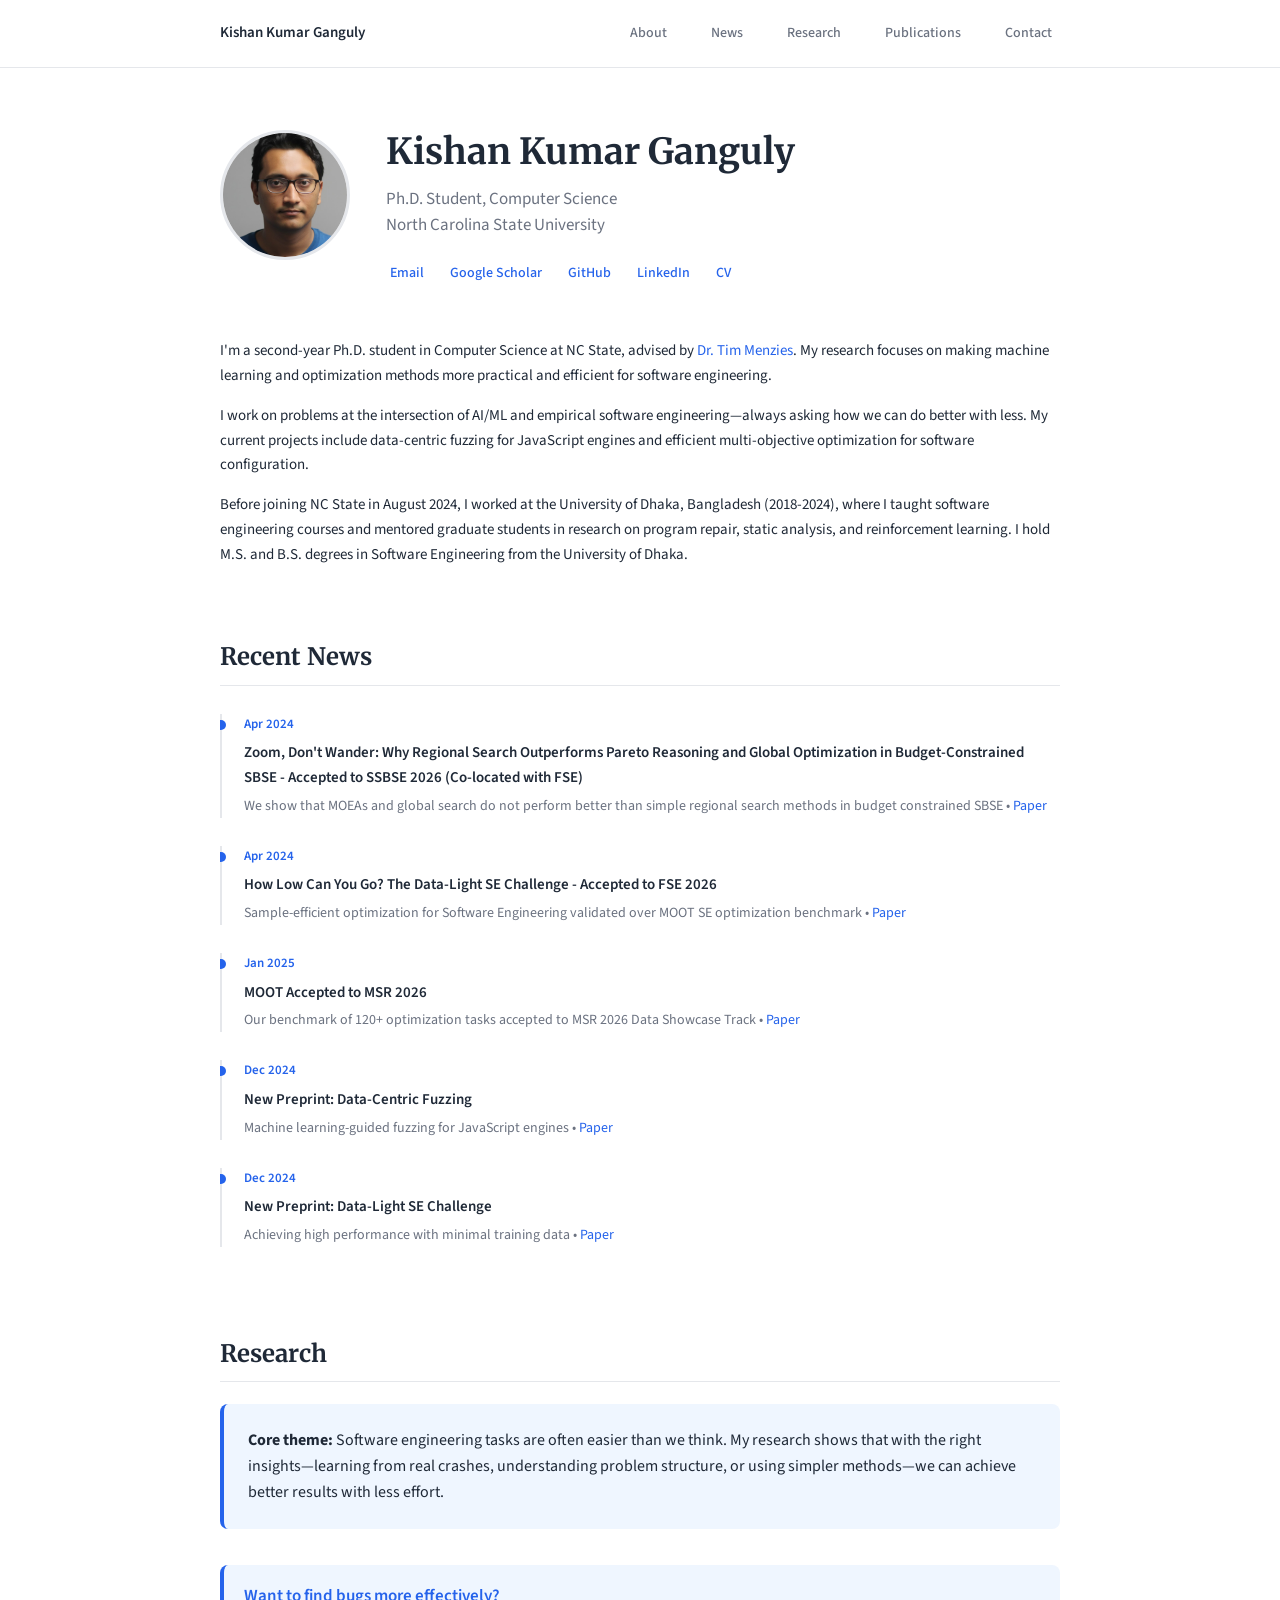
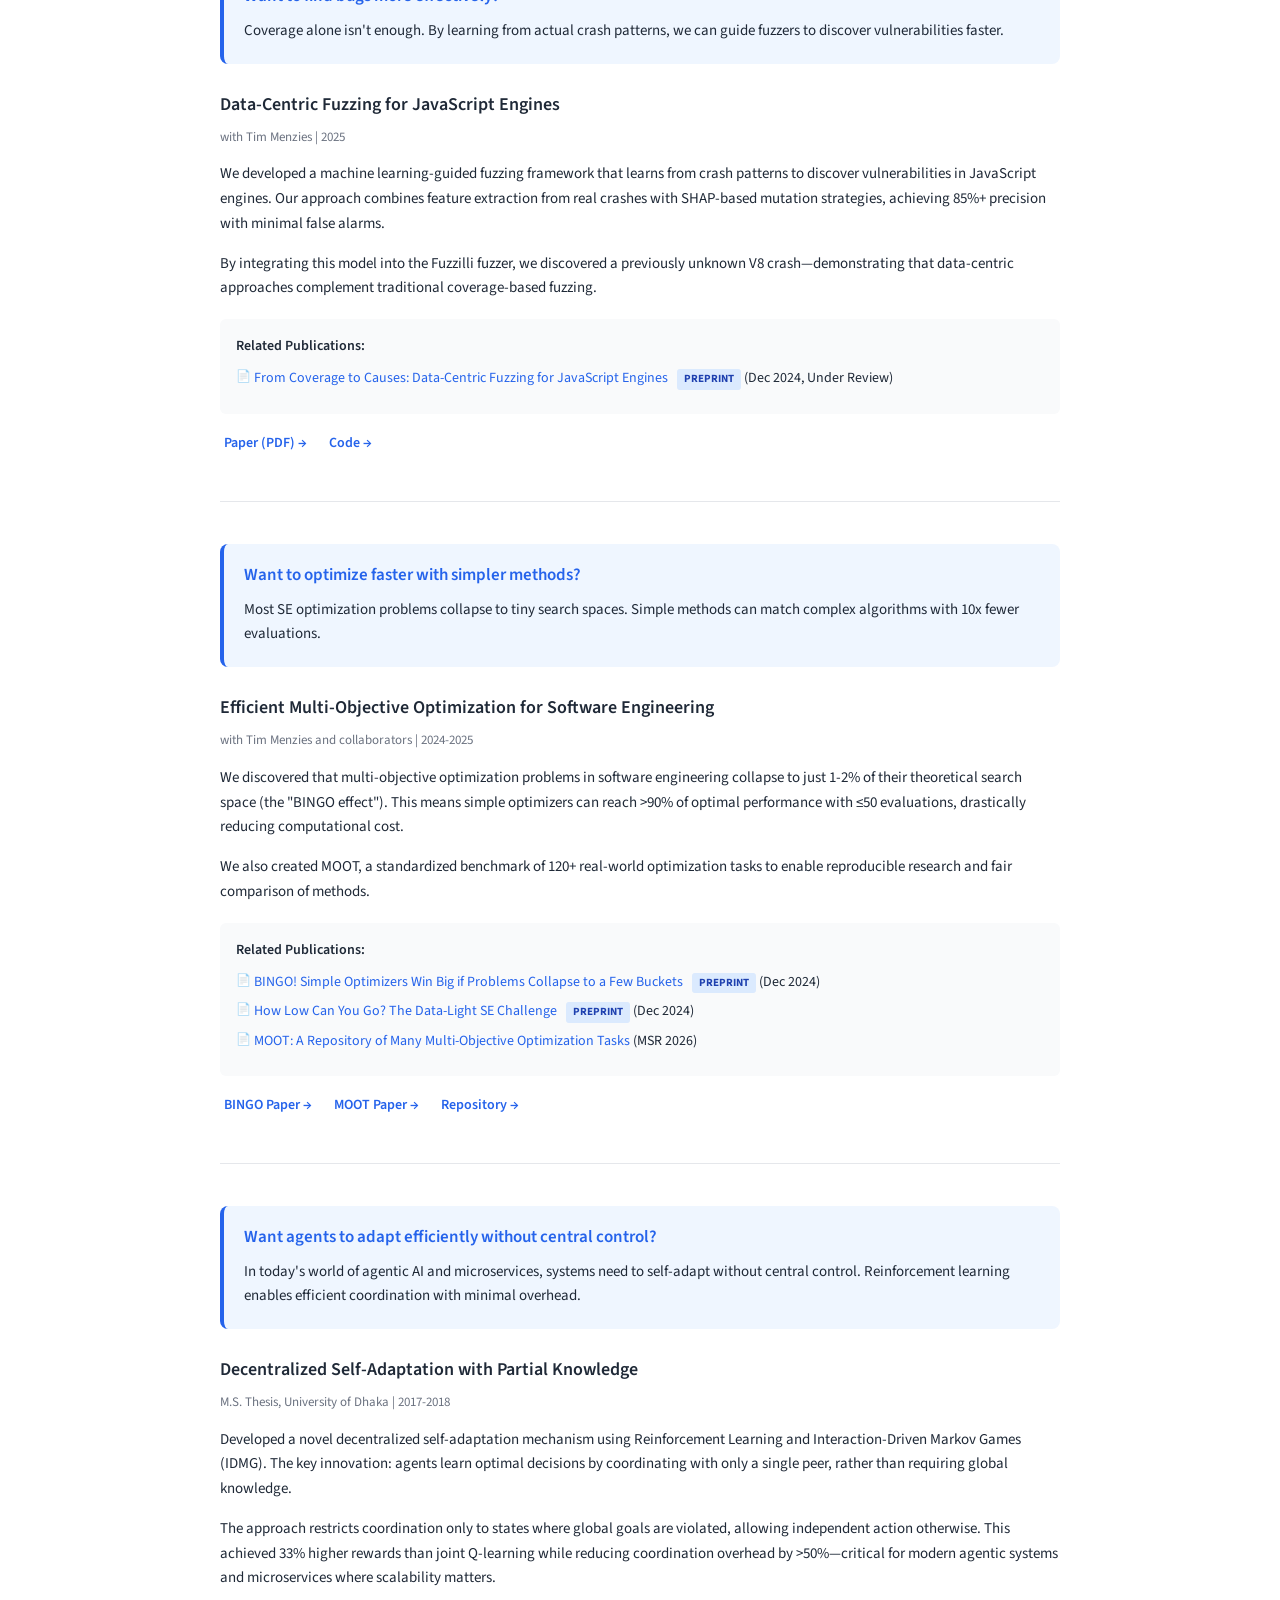
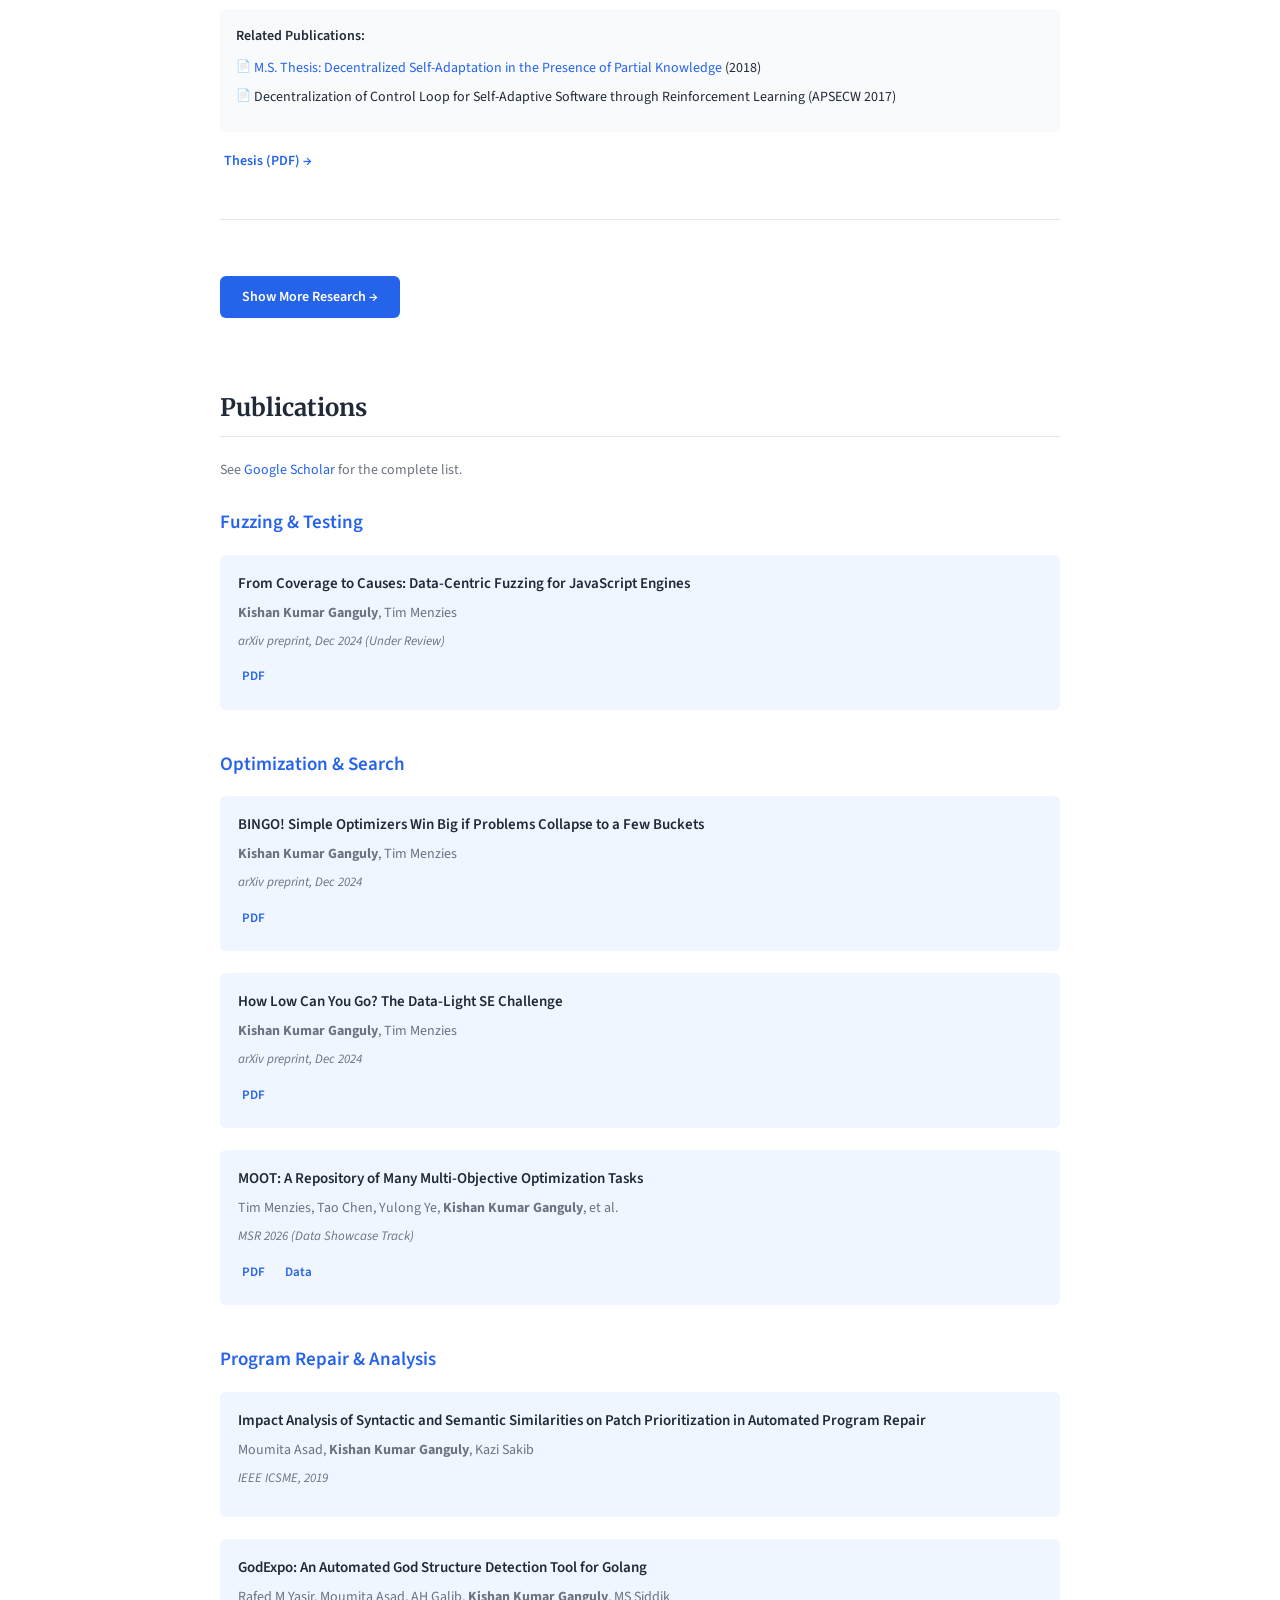
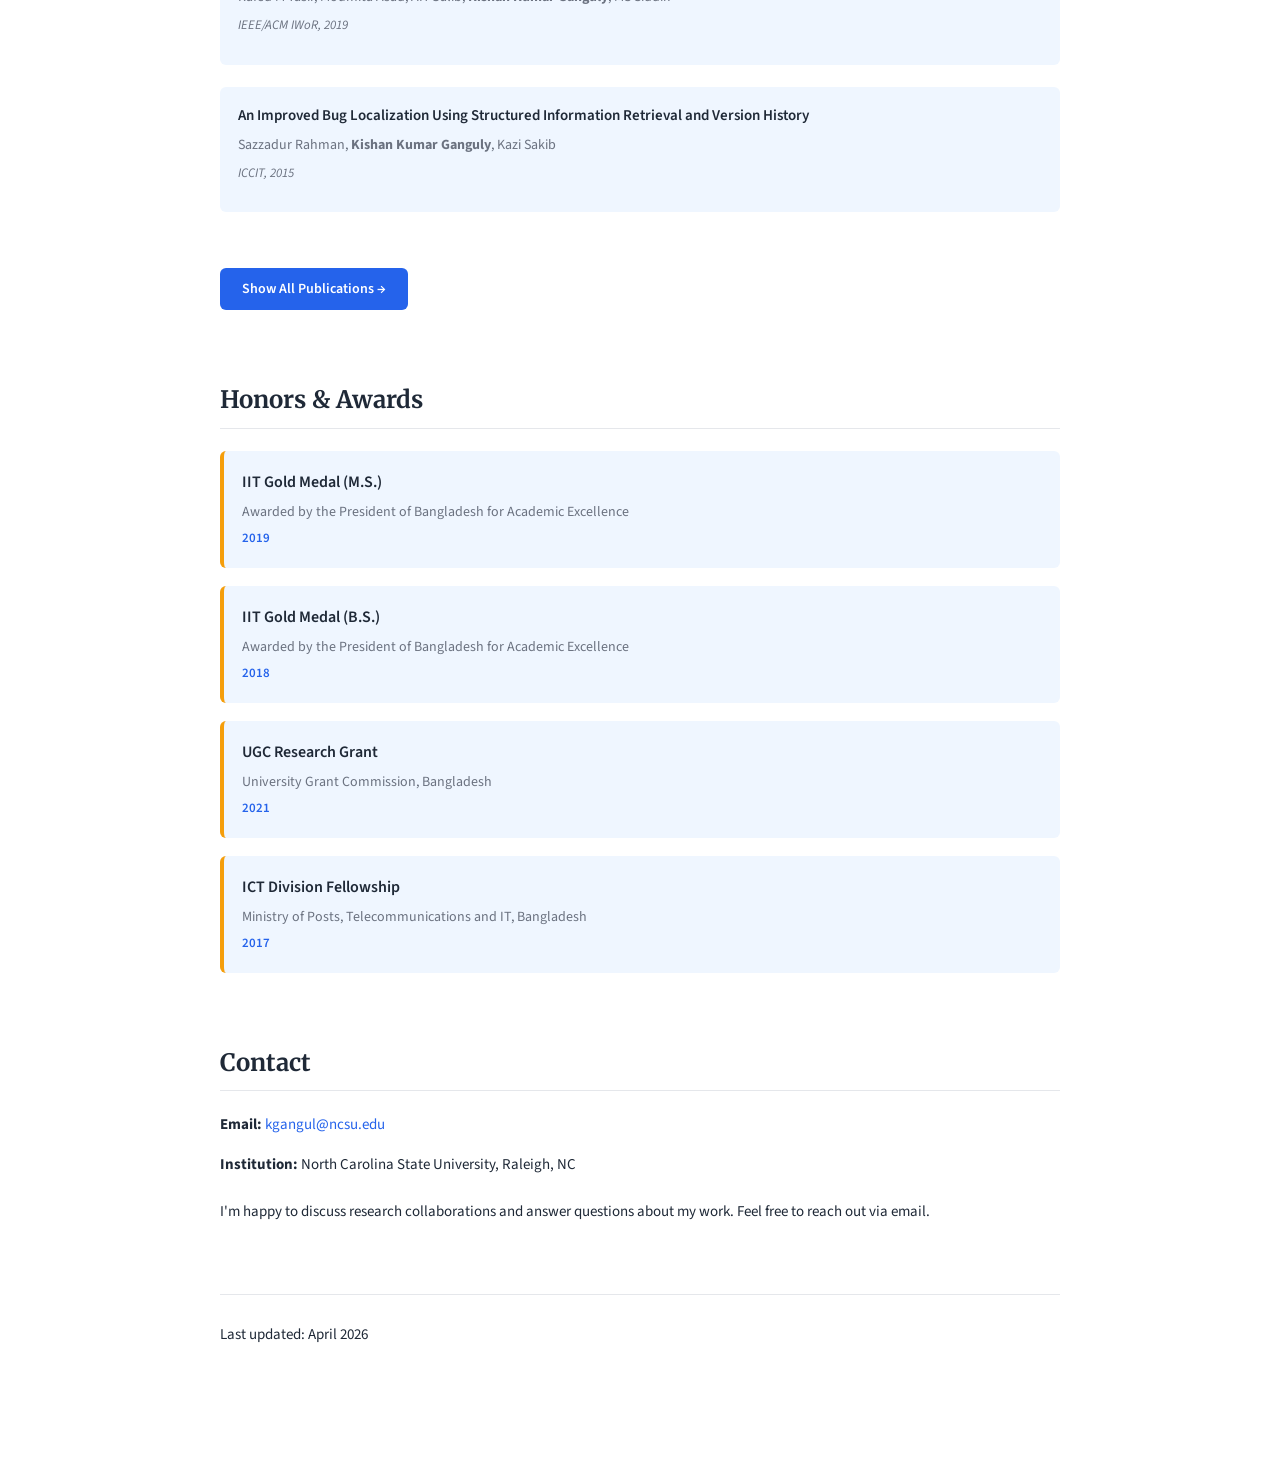
==== commit 611948ca: "Revise collaboration text and update last modified date" ====
--- a/index.html
+++ b/index.html
@@ -1047,12 +1047,12 @@
                 
                 <p><strong>Institution:</strong> North Carolina State University, Raleigh, NC</p>
 
-                <p style="margin-top: 22px;">I'm happy to discuss research collaborations, answer questions about my work, or explore summer 2025 internship opportunities. Feel free to reach out via email.</p>
+                <p style="margin-top: 22px;">I'm happy to discuss research collaborations and answer questions about my work. Feel free to reach out via email.</p>
             </section>
         </main>
 
         <footer role="contentinfo">
-            <p>Last updated: February 2025</p>
+            <p>Last updated: April 2026</p>
         </footer>
     </div>
 
